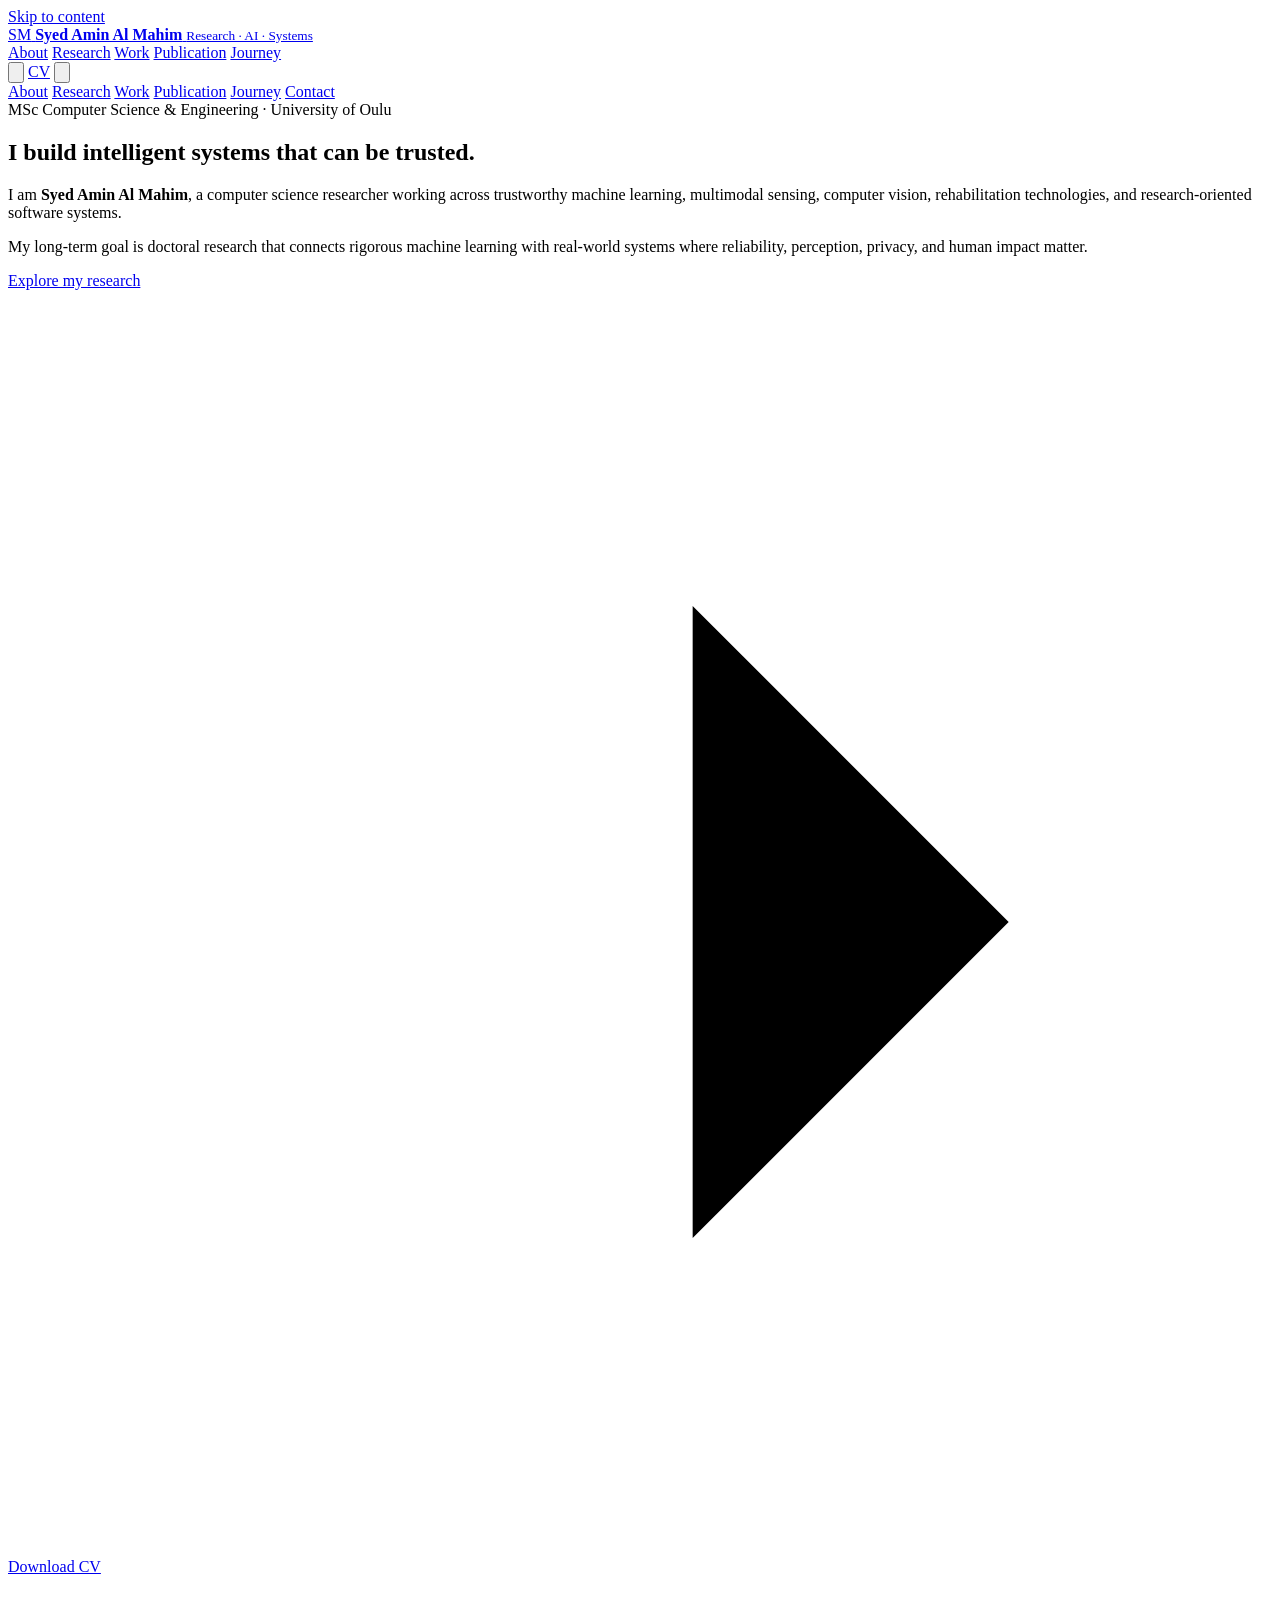
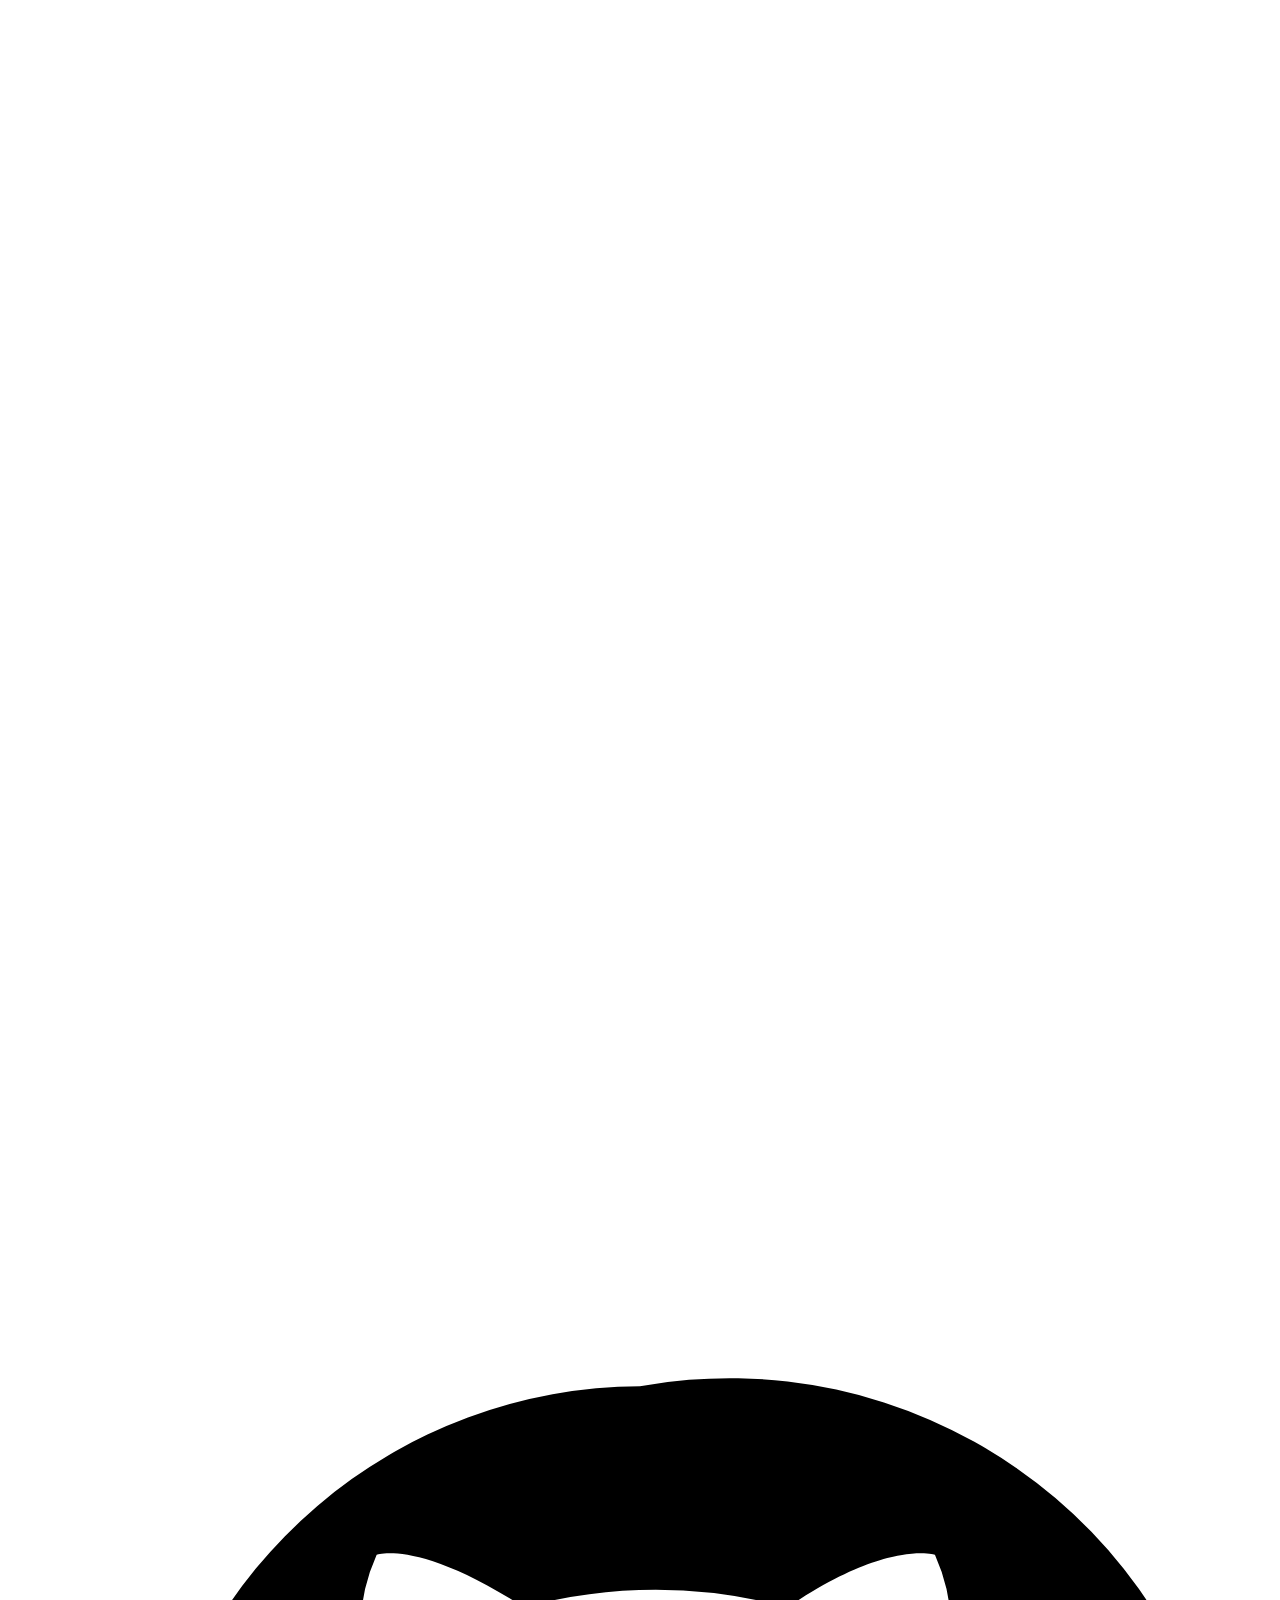
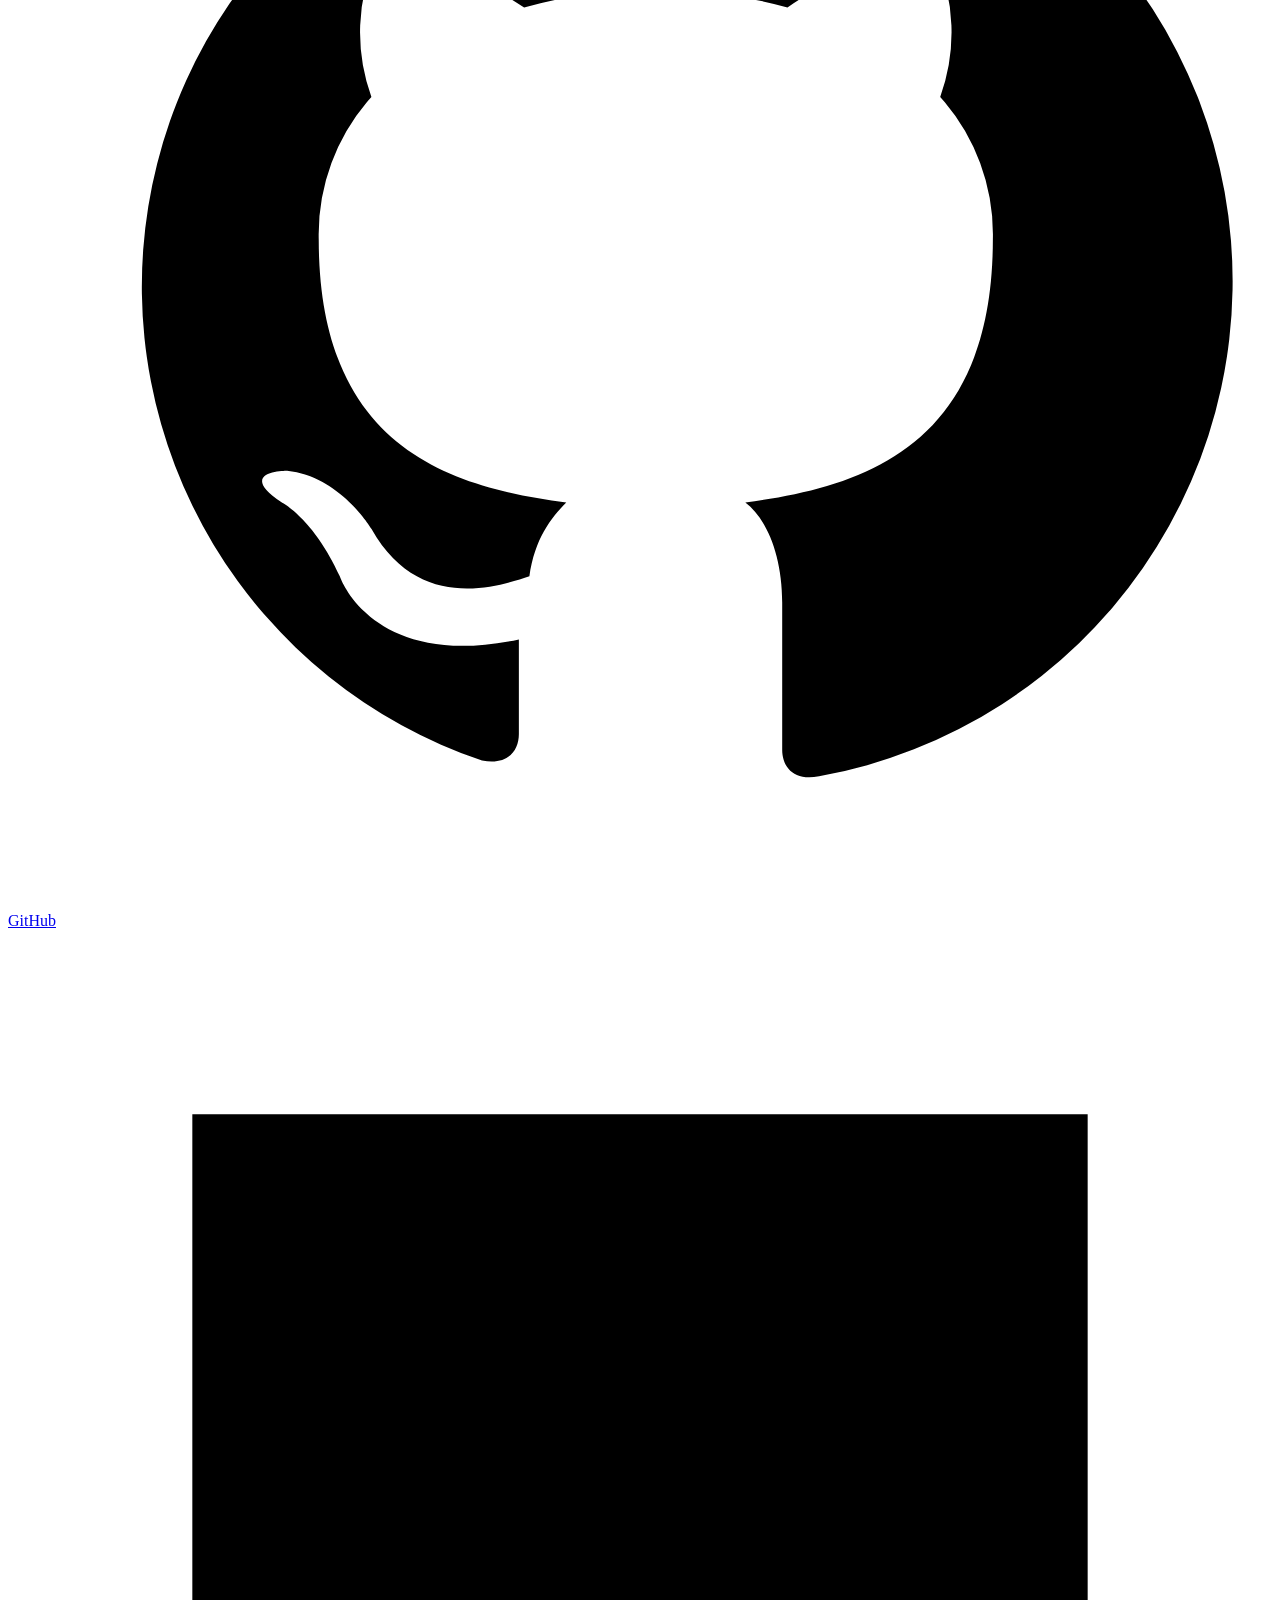
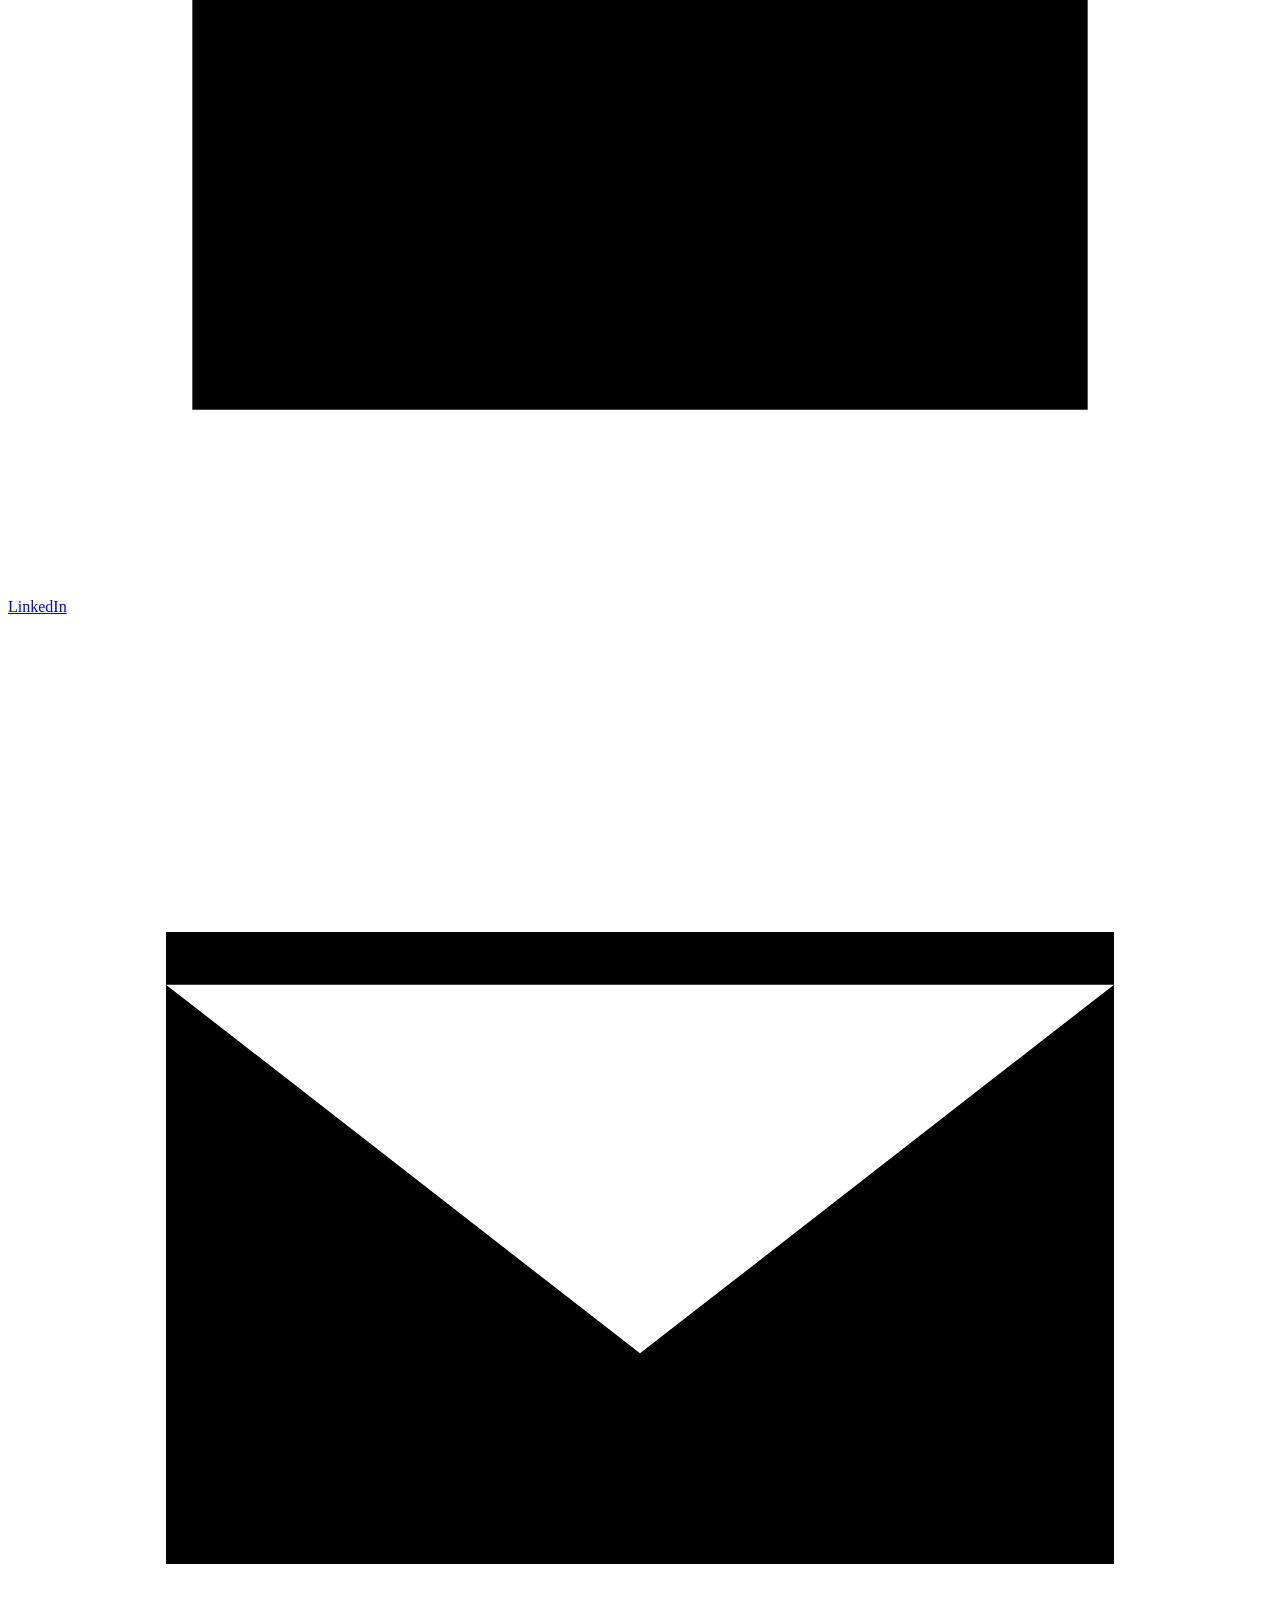
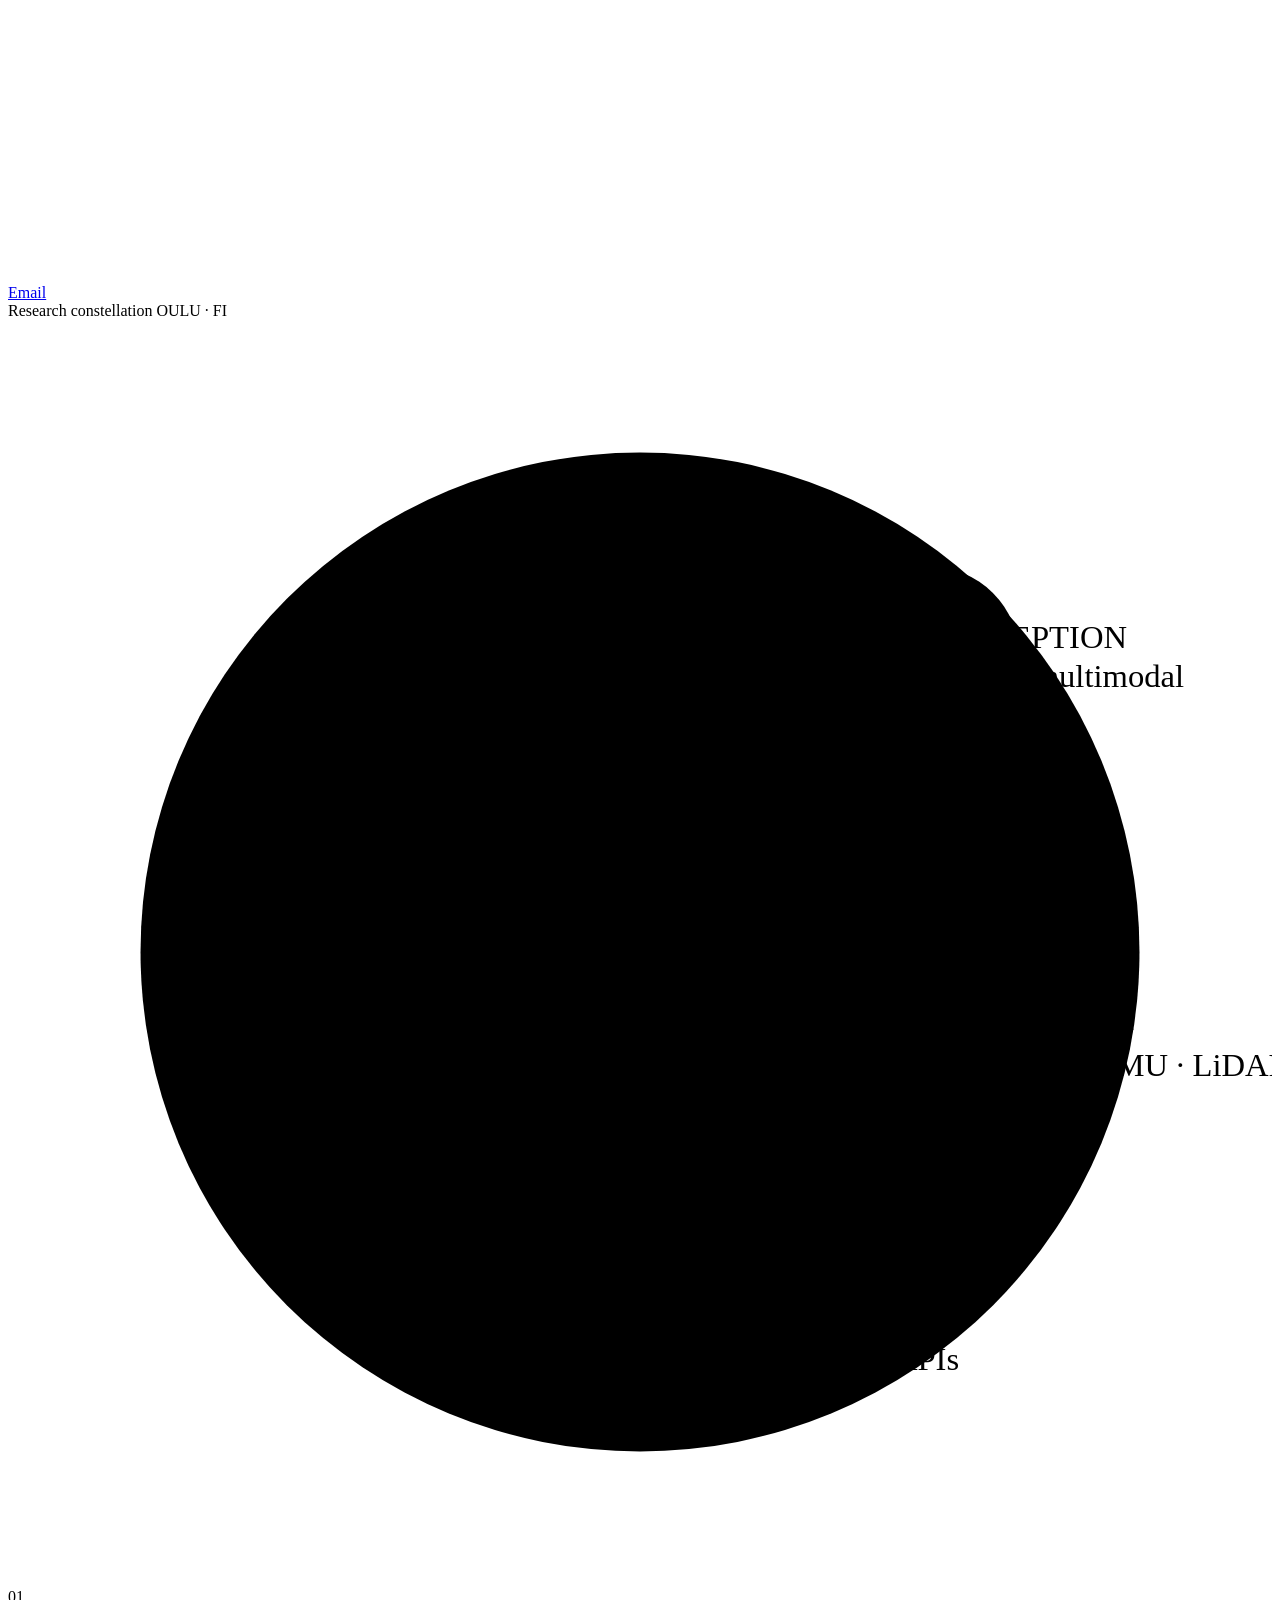
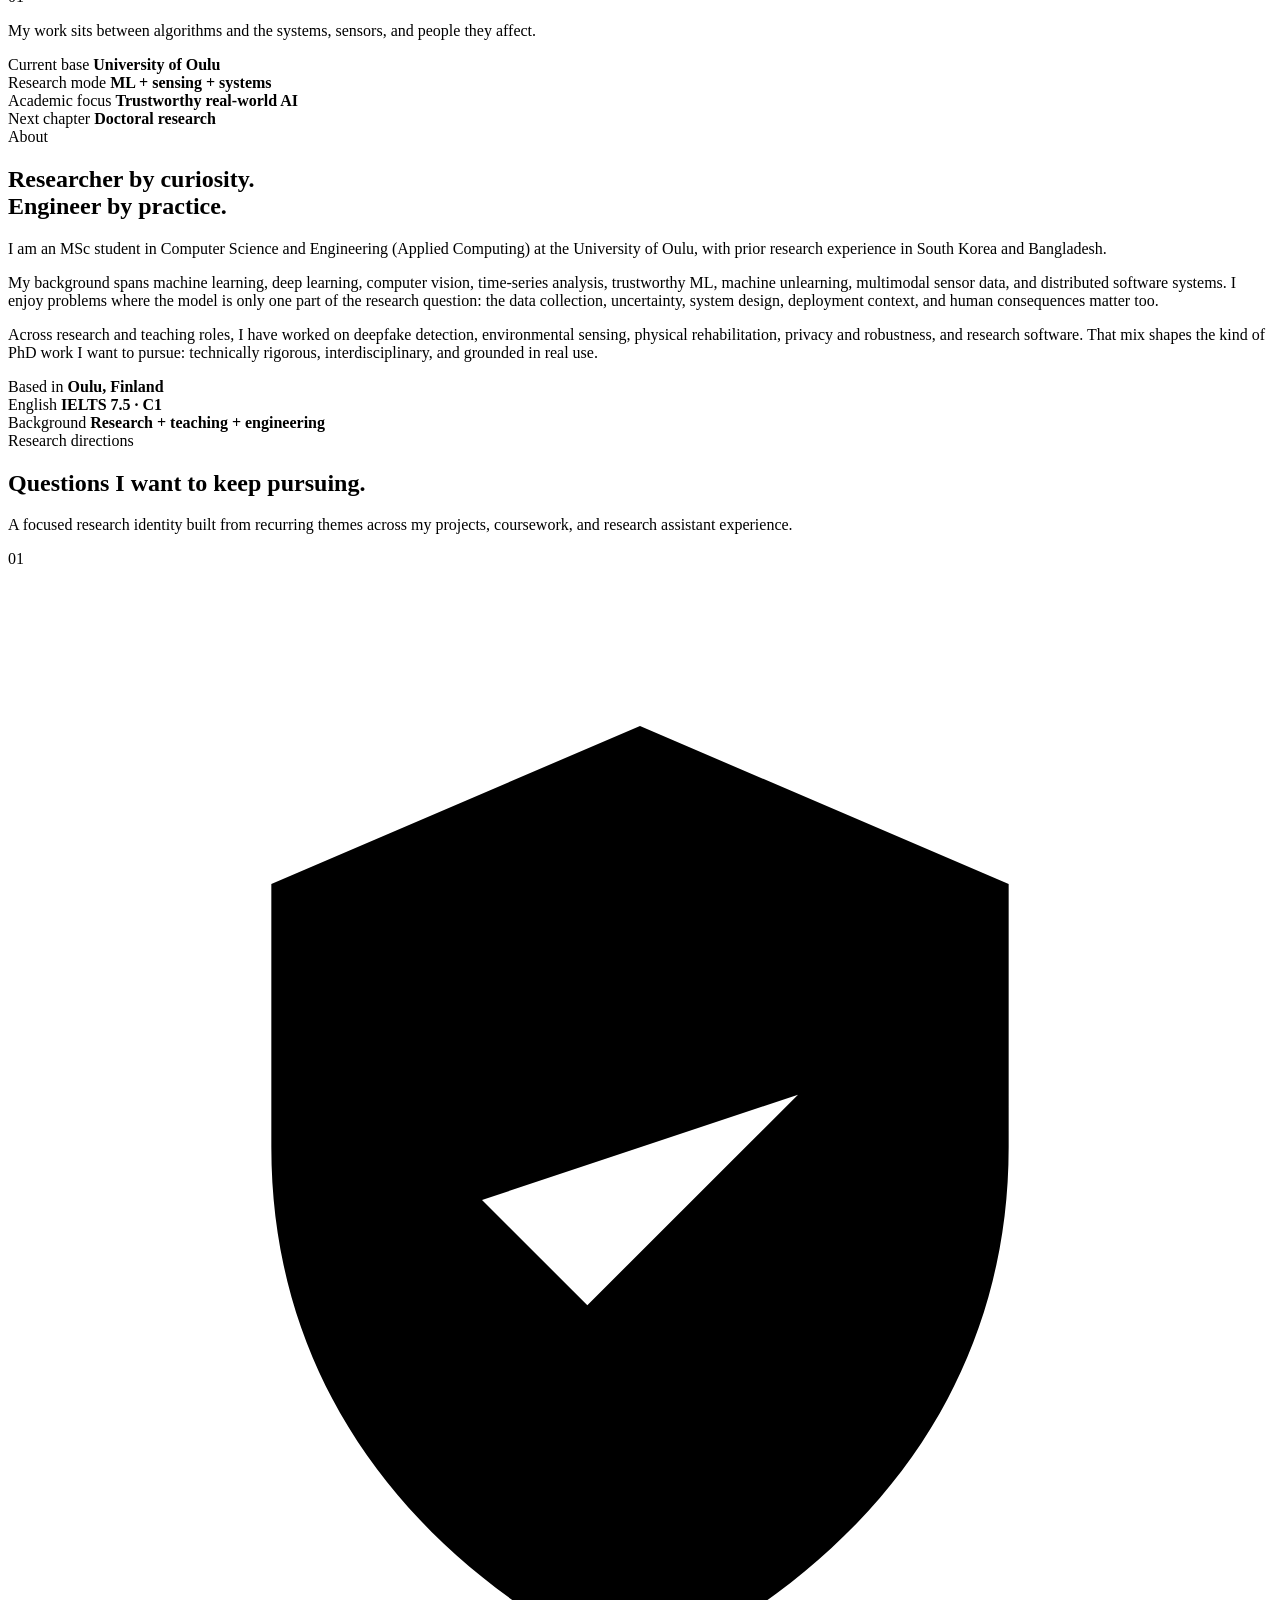
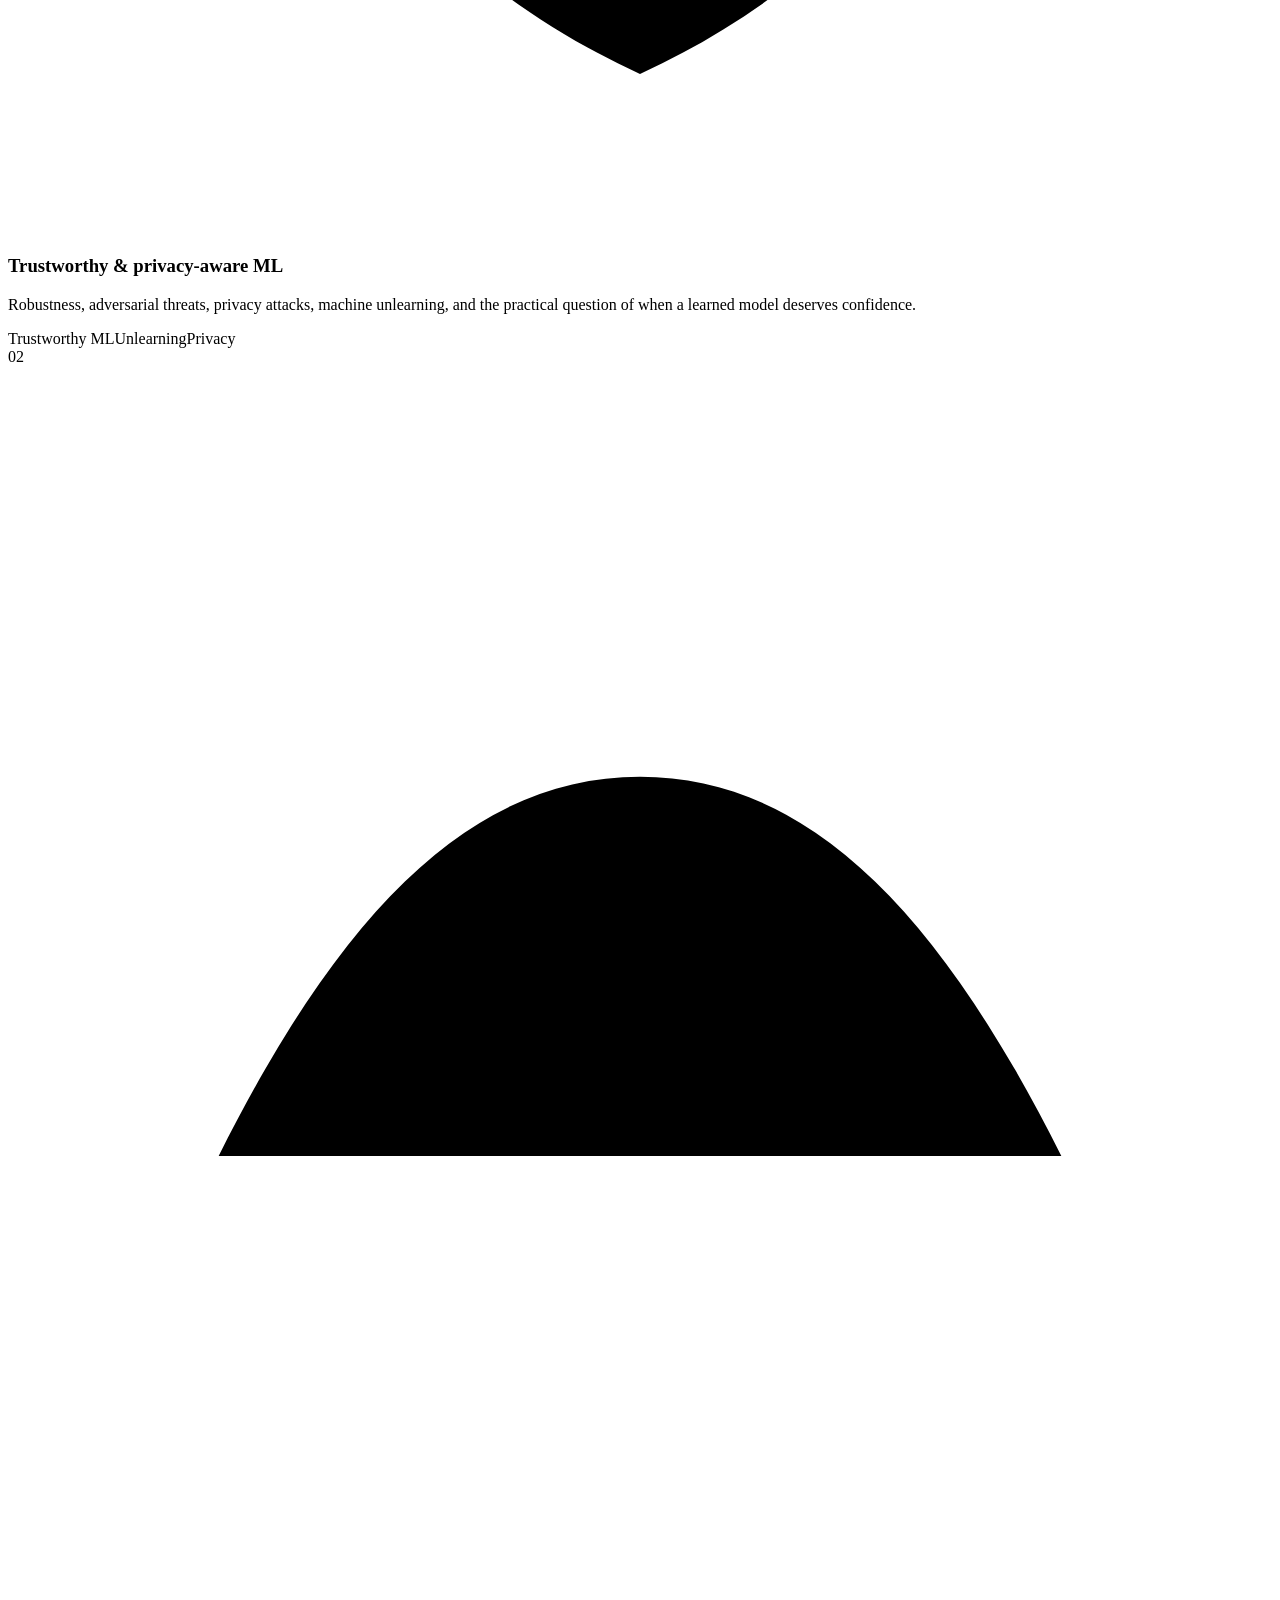
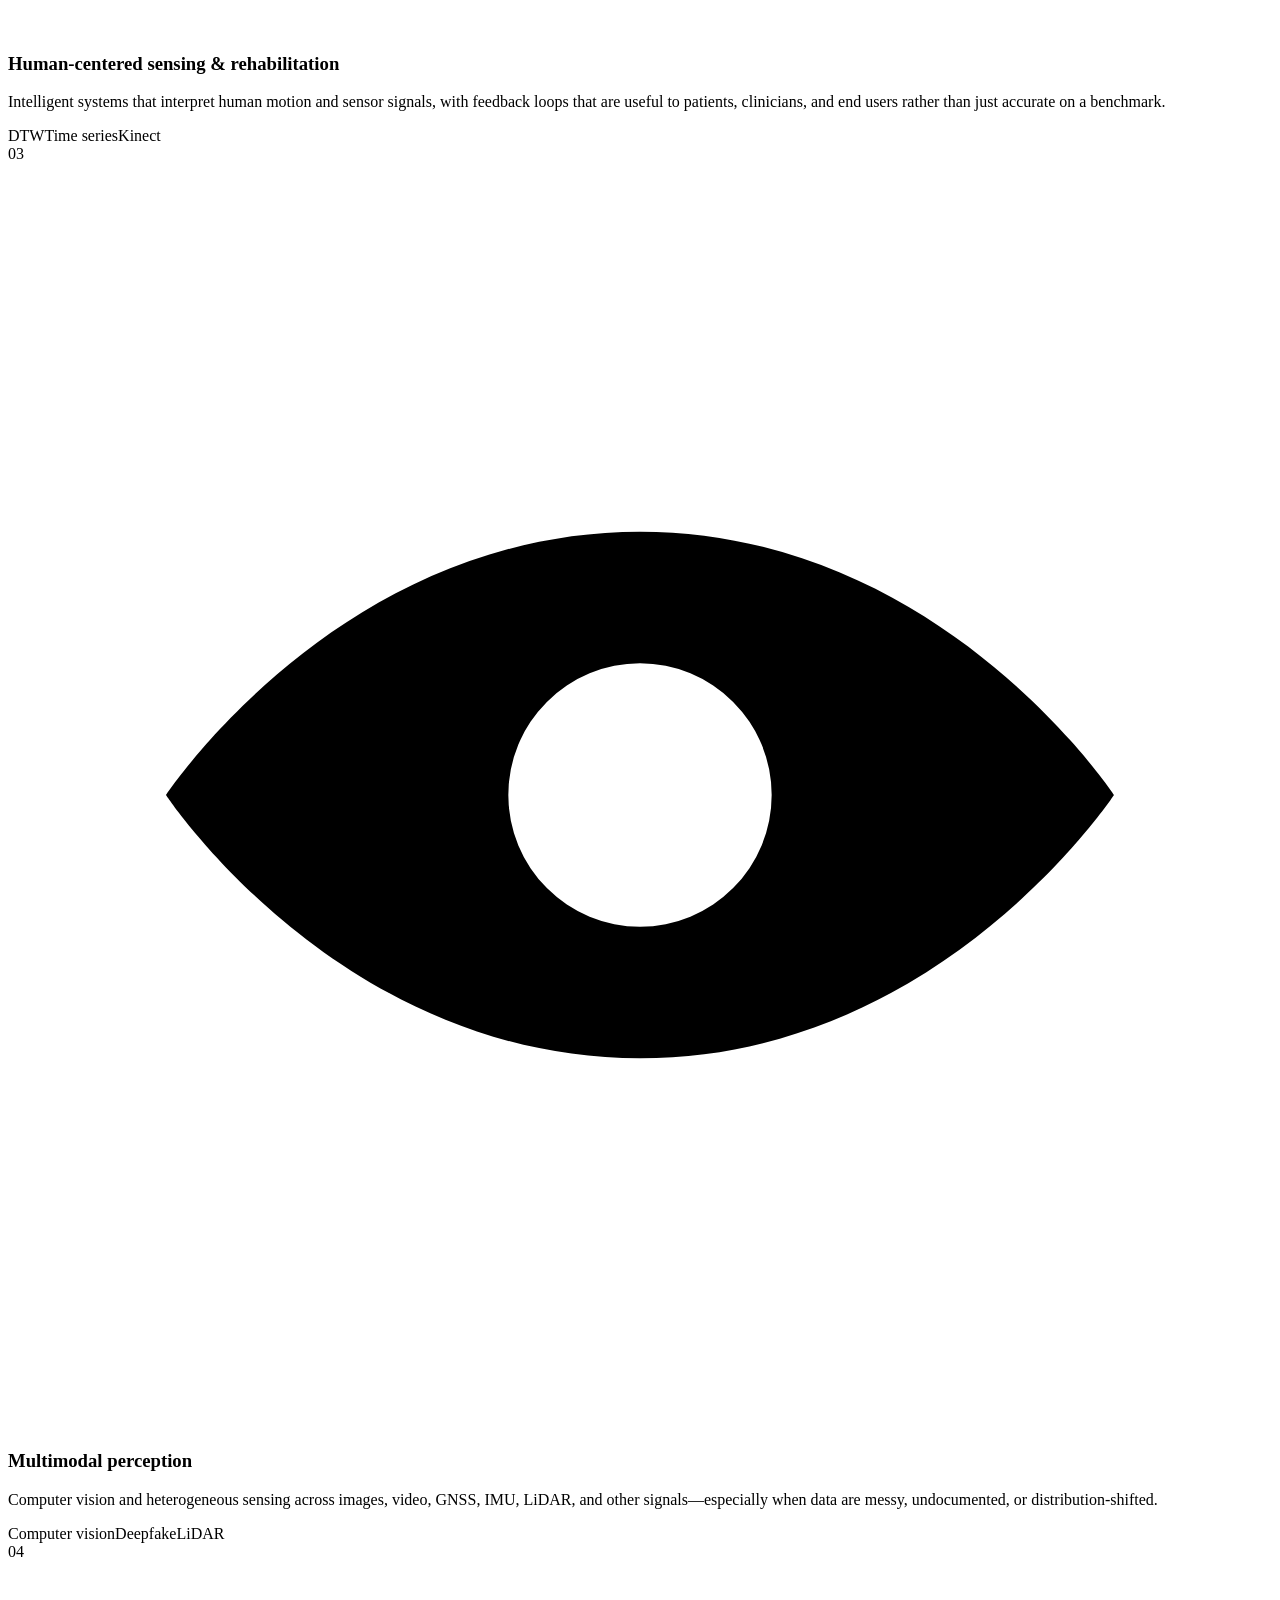
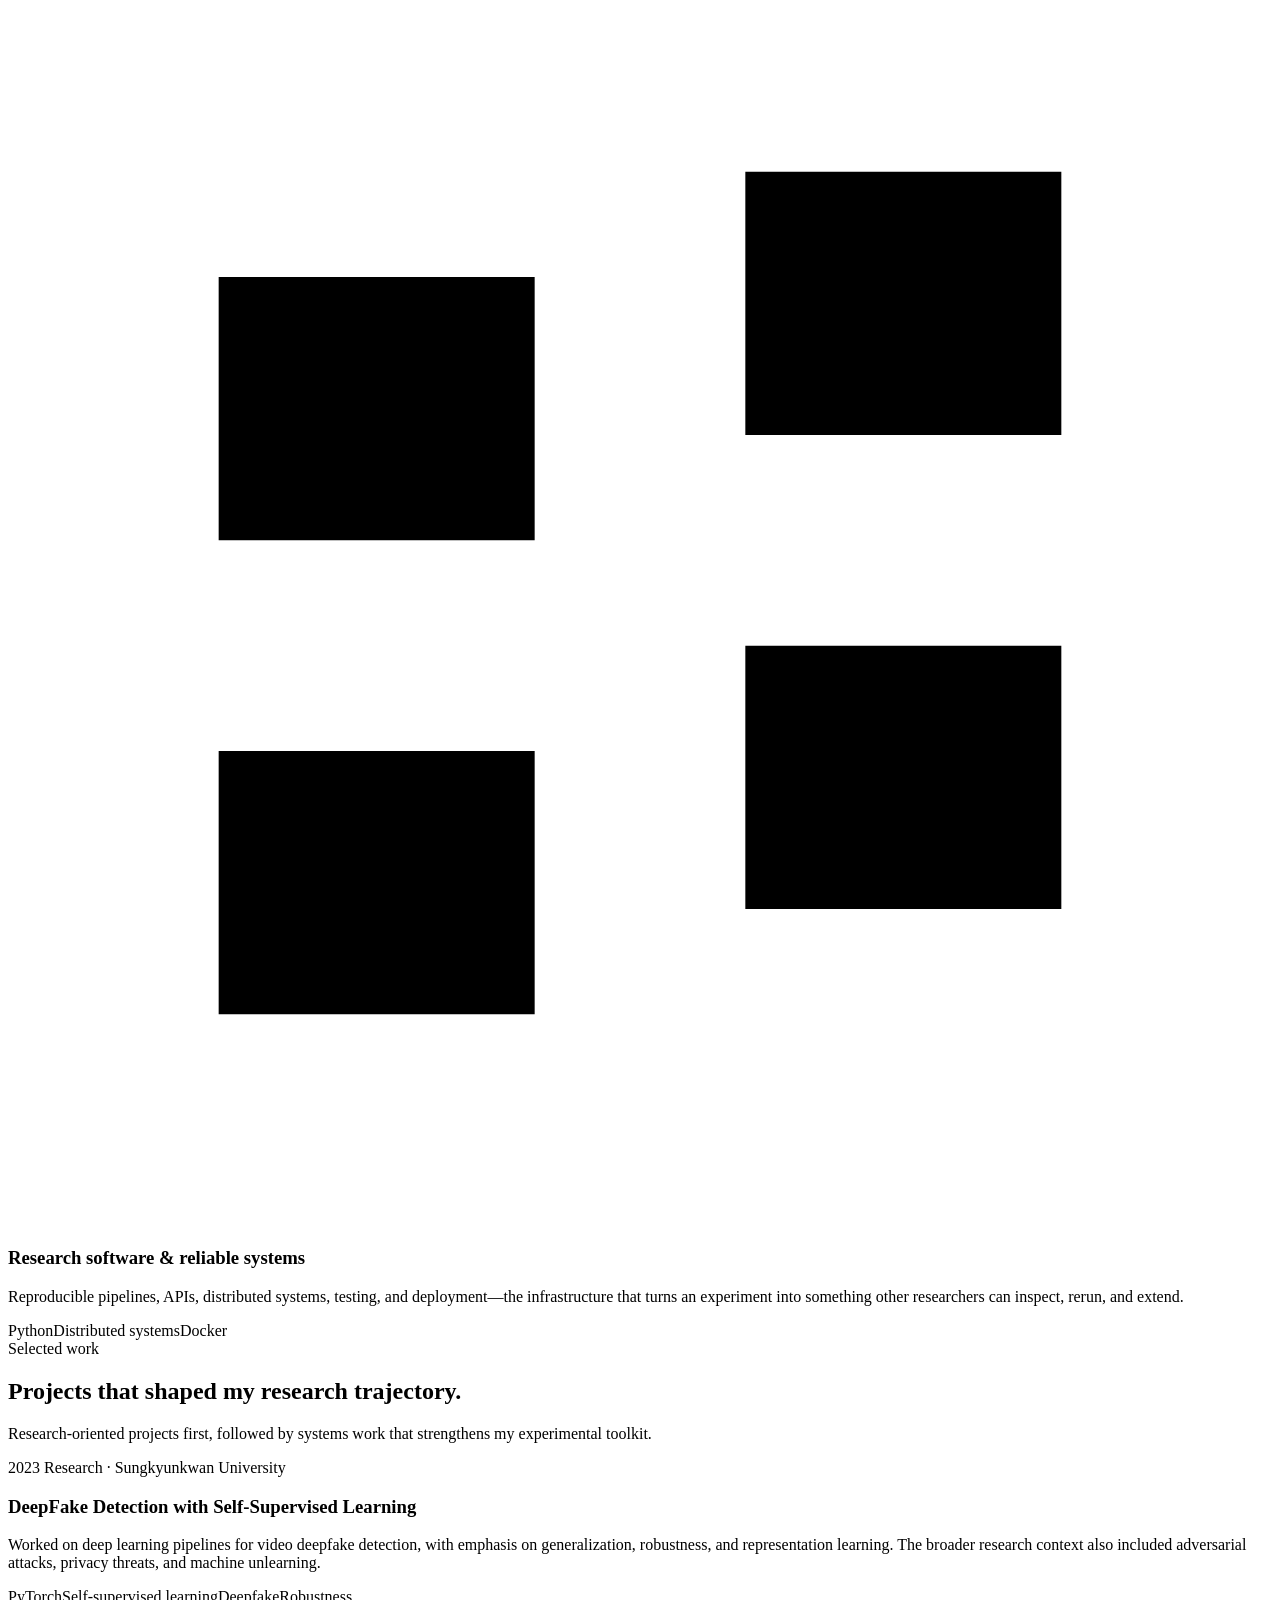
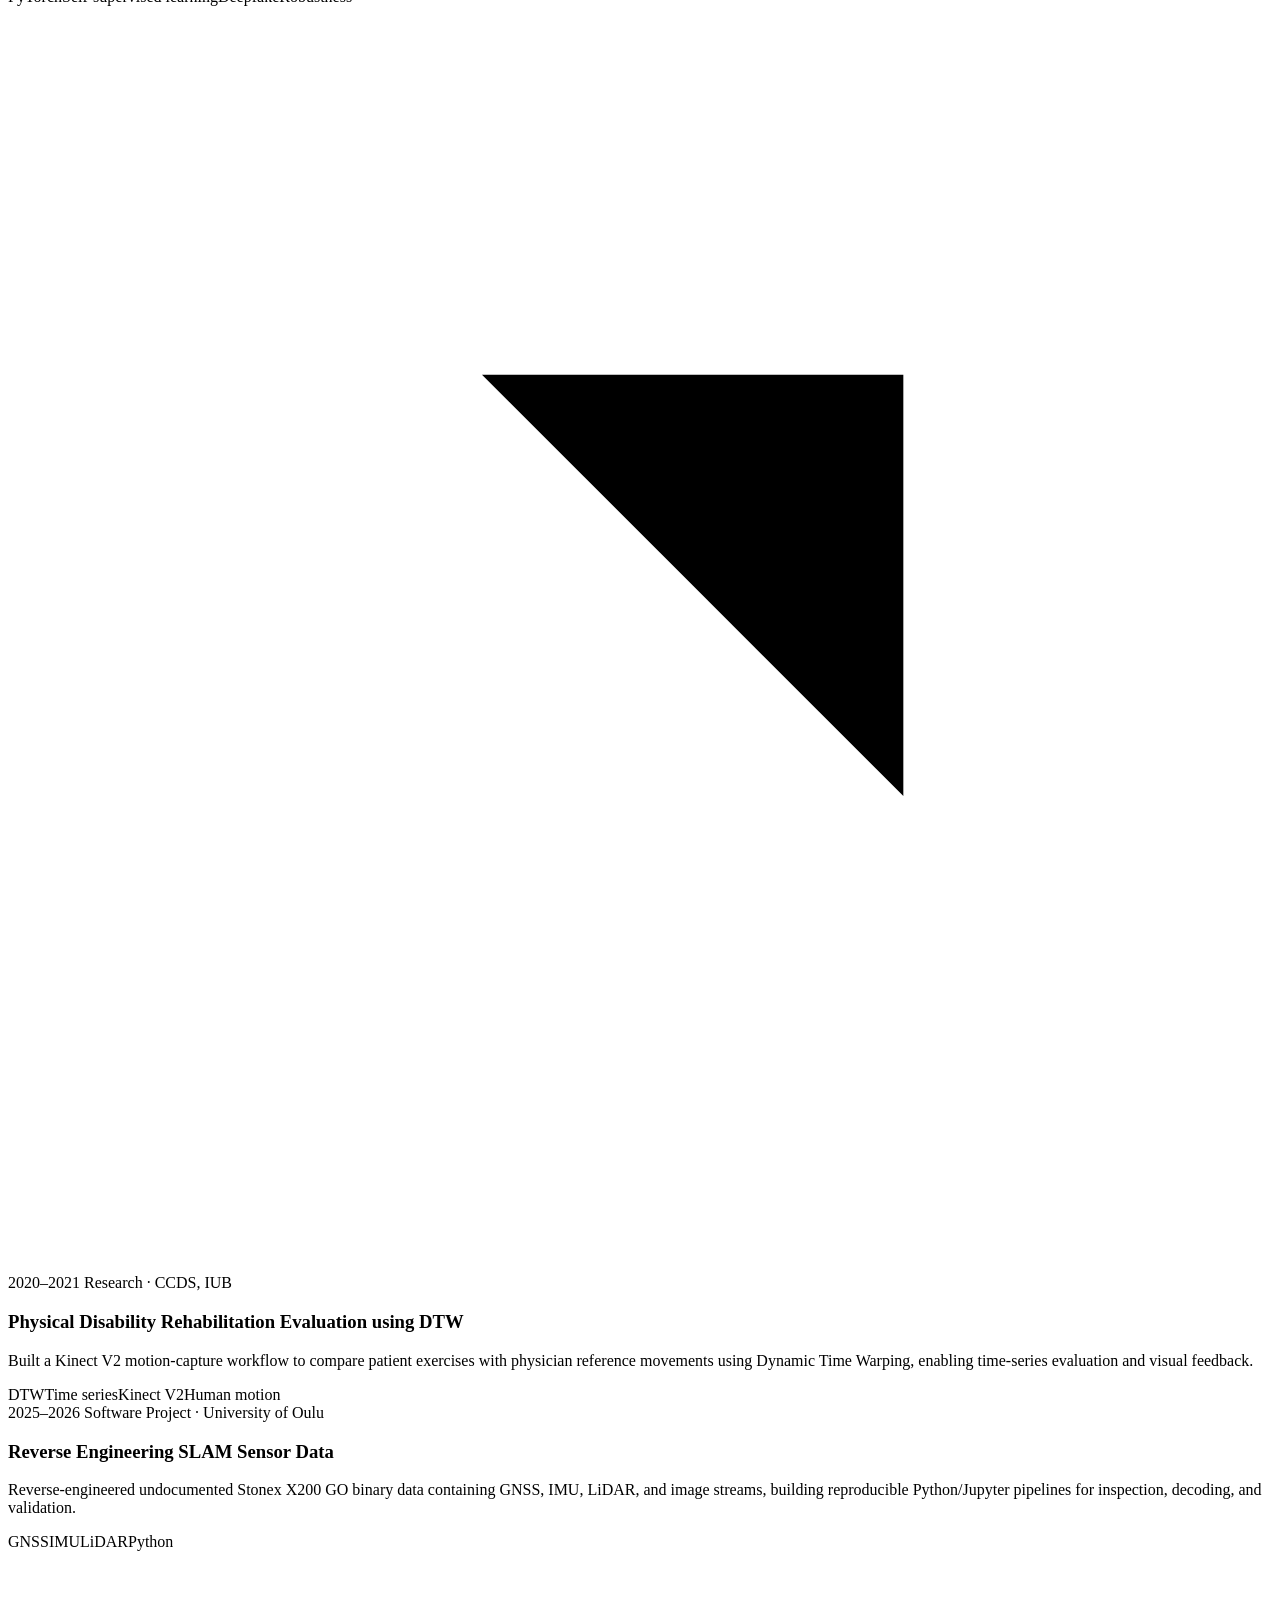
==== index.html @ e4381465 "Add files via upload" ====
<!doctype html>
<html lang="en" data-theme="light">
<head>
  <meta charset="utf-8" />
  <meta name="viewport" content="width=device-width, initial-scale=1" />
  <meta name="theme-color" content="#07152b" />
  <meta name="description" content="Syed Amin Al Mahim — MSc Computer Science & Engineering student at the University of Oulu. Research interests: trustworthy machine learning, intelligent sensing, multimodal perception, rehabilitation technologies, and research software." />
  <meta name="author" content="Syed Amin Al Mahim" />
  <meta property="og:title" content="Syed Amin Al Mahim — Research & Academic Portfolio" />
  <meta property="og:description" content="Machine learning researcher and MSc student at the University of Oulu, working across trustworthy AI, sensing, perception, and research software." />
  <meta property="og:type" content="website" />
  <meta property="og:url" content="https://hasibmahim.github.io/" />
  <meta name="twitter:card" content="summary" />
  <title>Syed Amin Al Mahim — Research & Academic Portfolio</title>
  <link rel="icon" href="assets/favicon.svg" type="image/svg+xml" />
  <link rel="stylesheet" href="assets/styles.css" />
  <script type="application/ld+json">
  {
    "@context": "https://schema.org",
    "@type": "Person",
    "name": "Syed Amin Al Mahim",
    "url": "https://hasibmahim.github.io/",
    "sameAs": [
      "https://www.linkedin.com/in/syed-amin-al-mahim/",
      "https://github.com/hasibmahim"
    ],
    "email": "mailto:Syed.Mahim@student.oulu.fi",
    "jobTitle": "MSc Computer Science & Engineering Student",
    "affiliation": {
      "@type": "CollegeOrUniversity",
      "name": "University of Oulu"
    },
    "homeLocation": {
      "@type": "Place",
      "name": "Oulu, Finland"
    },
    "knowsAbout": [
      "Machine Learning",
      "Trustworthy Machine Learning",
      "Machine Unlearning",
      "Computer Vision",
      "Time-Series Analysis",
      "Multimodal Sensor Data",
      "Distributed Systems",
      "Research Software Engineering"
    ]
  }
  </script>
</head>
<body>
  <a class="skip-link" href="#main">Skip to content</a>

  <header class="site-header" id="top">
    <div class="container nav-wrap">
      <a class="brand" href="#top" aria-label="Syed Amin Al Mahim home">
        <span class="brand-mark" aria-hidden="true">SM</span>
        <span class="brand-copy">
          <strong>Syed Amin Al Mahim</strong>
          <small>Research · AI · Systems</small>
        </span>
      </a>

      <nav class="desktop-nav" aria-label="Primary navigation">
        <a href="#about">About</a>
        <a href="#research">Research</a>
        <a href="#work">Work</a>
        <a href="#publication">Publication</a>
        <a href="#journey">Journey</a>
      </nav>

      <div class="nav-actions">
        <button class="icon-button" id="themeToggle" aria-label="Toggle dark mode" title="Toggle theme">
          <svg viewBox="0 0 24 24" aria-hidden="true"><path d="M12 3a7.5 7.5 0 1 0 8.4 8.4A6 6 0 0 1 12 3Z"/></svg>
        </button>
        <a class="button button-small button-ghost" href="assets/Syed_Amin_Al_Mahim_CV.pdf" target="_blank" rel="noopener">CV</a>
        <button class="icon-button mobile-menu-button" id="menuToggle" aria-label="Open menu" aria-expanded="false">
          <svg viewBox="0 0 24 24" aria-hidden="true"><path d="M4 7h16M4 12h16M4 17h16"/></svg>
        </button>
      </div>
    </div>
    <nav class="mobile-nav" id="mobileNav" aria-label="Mobile navigation">
      <a href="#about">About</a>
      <a href="#research">Research</a>
      <a href="#work">Work</a>
      <a href="#publication">Publication</a>
      <a href="#journey">Journey</a>
      <a href="#contact">Contact</a>
    </nav>
  </header>

  <main id="main">
    <section class="hero section-shell">
      <div class="hero-noise" aria-hidden="true"></div>
      <div class="container hero-grid">
        <div class="hero-copy reveal">
          <div class="eyebrow">
            <span class="status-dot" aria-hidden="true"></span>
            MSc Computer Science & Engineering · University of Oulu
          </div>

          <h1>
            I build intelligent systems
            <span class="gradient-text">that can be trusted.</span>
          </h1>

          <p class="hero-lead">
            I am <strong>Syed Amin Al Mahim</strong>, a computer science researcher working across
            trustworthy machine learning, multimodal sensing, computer vision, rehabilitation
            technologies, and research-oriented software systems.
          </p>

          <p class="hero-note">
            My long-term goal is doctoral research that connects rigorous machine learning
            with real-world systems where reliability, perception, privacy, and human impact matter.
          </p>

          <div class="hero-actions">
            <a class="button button-primary" href="#research">
              Explore my research
              <svg viewBox="0 0 24 24" aria-hidden="true"><path d="M5 12h14M13 6l6 6-6 6"/></svg>
            </a>
            <a class="button button-secondary" href="assets/Syed_Amin_Al_Mahim_CV.pdf" target="_blank" rel="noopener">
              Download CV
              <svg viewBox="0 0 24 24" aria-hidden="true"><path d="M12 3v12m0 0 4-4m-4 4-4-4M5 19h14"/></svg>
            </a>
          </div>

          <div class="hero-links" aria-label="Profiles">
            <a href="https://github.com/hasibmahim" target="_blank" rel="noopener">
              <svg viewBox="0 0 24 24" aria-hidden="true"><path d="M12 2.7a9.5 9.5 0 0 0-3 18.5c.5.1.7-.2.7-.5v-1.8c-2.8.6-3.4-1.2-3.4-1.2-.5-1.1-1.1-1.4-1.1-1.4-.9-.6.1-.6.1-.6 1 .1 1.6 1.1 1.6 1.1.9 1.6 2.4 1.1 3 .9.1-.7.4-1.1.7-1.4-2.3-.3-4.7-1.1-4.7-5a3.9 3.9 0 0 1 1-2.7 3.6 3.6 0 0 1 .1-2.7s.8-.3 2.8 1a9.5 9.5 0 0 1 5 0c1.9-1.3 2.8-1 2.8-1a3.6 3.6 0 0 1 .1 2.7 3.9 3.9 0 0 1 1 2.7c0 3.9-2.4 4.7-4.7 5 .4.3.7 1 .7 1.9v2.8c0 .3.2.6.7.5A9.5 9.5 0 0 0 12 2.7Z"/></svg>
              GitHub
            </a>
            <a href="https://www.linkedin.com/in/syed-amin-al-mahim/" target="_blank" rel="noopener">
              <svg viewBox="0 0 24 24" aria-hidden="true"><path d="M6.5 8.5V18M6.5 5.5v.1M10.5 18v-5.3c0-2.7 4.5-3.1 4.5.2V18M10.5 9v9M3.5 3.5h17v17h-17z"/></svg>
              LinkedIn
            </a>
            <a href="mailto:Syed.Mahim@student.oulu.fi">
              <svg viewBox="0 0 24 24" aria-hidden="true"><path d="M3 6h18v12H3zM3 7l9 7 9-7"/></svg>
              Email
            </a>
          </div>
        </div>

        <div class="research-orbit reveal" aria-label="Interactive map of research interests">
          <div class="orbit-topline">
            <span>Research constellation</span>
            <span class="mono">OULU · FI</span>
          </div>
          <svg id="constellation" viewBox="0 0 620 620" role="img" aria-label="Research topics connected as a constellation">
            <defs>
              <radialGradient id="coreGlow" cx="50%" cy="50%" r="55%">
                <stop offset="0%" stop-color="var(--svg-glow)" stop-opacity=".6"/>
                <stop offset="100%" stop-color="var(--svg-glow)" stop-opacity="0"/>
              </radialGradient>
            </defs>
            <circle cx="310" cy="310" r="245" class="orbit-ring orbit-ring-one"/>
            <circle cx="310" cy="310" r="170" class="orbit-ring orbit-ring-two"/>
            <circle cx="310" cy="310" r="92" fill="url(#coreGlow)"/>

            <g class="edges">
              <line x1="310" y1="310" x2="185" y2="170"/>
              <line x1="310" y1="310" x2="452" y2="165"/>
              <line x1="310" y1="310" x2="485" y2="356"/>
              <line x1="310" y1="310" x2="355" y2="500"/>
              <line x1="310" y1="310" x2="145" y2="420"/>
              <line x1="185" y1="170" x2="452" y2="165"/>
              <line x1="452" y1="165" x2="485" y2="356"/>
              <line x1="485" y1="356" x2="355" y2="500"/>
              <line x1="355" y1="500" x2="145" y2="420"/>
              <line x1="145" y1="420" x2="185" y2="170"/>
            </g>

            <g class="topic-node node-core" transform="translate(310 310)">
              <circle r="59"/>
              <text y="-4">RESEARCH</text>
              <text y="17" class="node-small">machine intelligence</text>
            </g>

            <g class="topic-node" transform="translate(185 170)">
              <circle r="44"/>
              <text y="-4">TRUST</text>
              <text y="15" class="node-small">robustness · privacy</text>
            </g>
            <g class="topic-node" transform="translate(452 165)">
              <circle r="44"/>
              <text y="-4">PERCEPTION</text>
              <text y="15" class="node-small">vision · multimodal</text>
            </g>
            <g class="topic-node" transform="translate(485 356)">
              <circle r="44"/>
              <text y="-4">SENSING</text>
              <text y="15" class="node-small">GNSS · IMU · LiDAR</text>
            </g>
            <g class="topic-node" transform="translate(355 500)">
              <circle r="44"/>
              <text y="-4">SYSTEMS</text>
              <text y="15" class="node-small">distributed · APIs</text>
            </g>
            <g class="topic-node" transform="translate(145 420)">
              <circle r="44"/>
              <text y="-4">HUMAN</text>
              <text y="15" class="node-small">rehab · feedback</text>
            </g>
          </svg>
          <div class="orbit-caption">
            <span>01</span>
            <p>My work sits between algorithms and the systems, sensors, and people they affect.</p>
          </div>
        </div>
      </div>

      <div class="container signal-strip reveal" aria-label="Research profile">
        <div>
          <span class="signal-label">Current base</span>
          <strong>University of Oulu</strong>
        </div>
        <div>
          <span class="signal-label">Research mode</span>
          <strong>ML + sensing + systems</strong>
        </div>
        <div>
          <span class="signal-label">Academic focus</span>
          <strong>Trustworthy real-world AI</strong>
        </div>
        <div>
          <span class="signal-label">Next chapter</span>
          <strong>Doctoral research</strong>
        </div>
      </div>
    </section>

    <section class="section" id="about">
      <div class="container two-col">
        <div class="section-heading reveal">
          <span class="kicker">About</span>
          <h2>Researcher by curiosity.<br/>Engineer by practice.</h2>
        </div>
        <div class="prose reveal">
          <p class="lead">
            I am an MSc student in Computer Science and Engineering (Applied Computing)
            at the University of Oulu, with prior research experience in South Korea and Bangladesh.
          </p>
          <p>
            My background spans machine learning, deep learning, computer vision, time-series analysis,
            trustworthy ML, machine unlearning, multimodal sensor data, and distributed software systems.
            I enjoy problems where the model is only one part of the research question: the data collection,
            uncertainty, system design, deployment context, and human consequences matter too.
          </p>
          <p>
            Across research and teaching roles, I have worked on deepfake detection, environmental sensing,
            physical rehabilitation, privacy and robustness, and research software. That mix shapes the kind
            of PhD work I want to pursue: technically rigorous, interdisciplinary, and grounded in real use.
          </p>

          <div class="mini-facts">
            <div>
              <span>Based in</span>
              <strong>Oulu, Finland</strong>
            </div>
            <div>
              <span>English</span>
              <strong>IELTS 7.5 · C1</strong>
            </div>
            <div>
              <span>Background</span>
              <strong>Research + teaching + engineering</strong>
            </div>
          </div>
        </div>
      </div>
    </section>

    <section class="section section-tinted" id="research">
      <div class="container">
        <div class="section-title-row reveal">
          <div>
            <span class="kicker">Research directions</span>
            <h2>Questions I want to keep pursuing.</h2>
          </div>
          <p>
            A focused research identity built from recurring themes across my projects,
            coursework, and research assistant experience.
          </p>
        </div>

        <div class="research-grid">
          <article class="research-card reveal">
            <div class="card-index">01</div>
            <div class="research-icon" aria-hidden="true">
              <svg viewBox="0 0 24 24"><path d="M12 3l7 3v5c0 4.7-2.9 8.1-7 10-4.1-1.9-7-5.3-7-10V6l7-3zM9 12l2 2 4-4"/></svg>
            </div>
            <h3>Trustworthy & privacy-aware ML</h3>
            <p>
              Robustness, adversarial threats, privacy attacks, machine unlearning, and the practical
              question of when a learned model deserves confidence.
            </p>
            <div class="tag-row"><span>Trustworthy ML</span><span>Unlearning</span><span>Privacy</span></div>
          </article>

          <article class="research-card reveal">
            <div class="card-index">02</div>
            <div class="research-icon" aria-hidden="true">
              <svg viewBox="0 0 24 24"><path d="M4 15c2.4-4.8 4.9-7.2 8-7.2S17.6 10.2 20 15M7 18h10M12 4v4"/></svg>
            </div>
            <h3>Human-centered sensing & rehabilitation</h3>
            <p>
              Intelligent systems that interpret human motion and sensor signals, with feedback loops
              that are useful to patients, clinicians, and end users rather than just accurate on a benchmark.
            </p>
            <div class="tag-row"><span>DTW</span><span>Time series</span><span>Kinect</span></div>
          </article>

          <article class="research-card reveal">
            <div class="card-index">03</div>
            <div class="research-icon" aria-hidden="true">
              <svg viewBox="0 0 24 24"><path d="M3 12s3.3-5 9-5 9 5 9 5-3.3 5-9 5-9-5-9-5zM12 9.5a2.5 2.5 0 1 0 0 5 2.5 2.5 0 0 0 0-5z"/></svg>
            </div>
            <h3>Multimodal perception</h3>
            <p>
              Computer vision and heterogeneous sensing across images, video, GNSS, IMU, LiDAR,
              and other signals—especially when data are messy, undocumented, or distribution-shifted.
            </p>
            <div class="tag-row"><span>Computer vision</span><span>Deepfake</span><span>LiDAR</span></div>
          </article>

          <article class="research-card reveal">
            <div class="card-index">04</div>
            <div class="research-icon" aria-hidden="true">
              <svg viewBox="0 0 24 24"><path d="M4 6h6v5H4zM14 13h6v5h-6zM14 4h6v5h-6zM4 15h6v5H4zM10 8h4M12 8v8M10 17h4"/></svg>
            </div>
            <h3>Research software & reliable systems</h3>
            <p>
              Reproducible pipelines, APIs, distributed systems, testing, and deployment—the infrastructure
              that turns an experiment into something other researchers can inspect, rerun, and extend.
            </p>
            <div class="tag-row"><span>Python</span><span>Distributed systems</span><span>Docker</span></div>
          </article>
        </div>
      </div>
    </section>

    <section class="section" id="work">
      <div class="container">
        <div class="section-title-row reveal">
          <div>
            <span class="kicker">Selected work</span>
            <h2>Projects that shaped my research trajectory.</h2>
          </div>
          <p>Research-oriented projects first, followed by systems work that strengthens my experimental toolkit.</p>
        </div>

        <div class="project-stack">
          <article class="project-card project-featured reveal">
            <div class="project-meta">
              <span class="project-year">2023</span>
              <span class="project-kind">Research · Sungkyunkwan University</span>
            </div>
            <div class="project-body">
              <div>
                <h3>DeepFake Detection with Self-Supervised Learning</h3>
                <p>
                  Worked on deep learning pipelines for video deepfake detection, with emphasis on
                  generalization, robustness, and representation learning. The broader research context
                  also included adversarial attacks, privacy threats, and machine unlearning.
                </p>
                <div class="tag-row"><span>PyTorch</span><span>Self-supervised learning</span><span>Deepfake</span><span>Robustness</span></div>
              </div>
              <a class="project-link" href="https://github.com/hasibmahim/ssl-df" target="_blank" rel="noopener" aria-label="Open deepfake project on GitHub">
                <svg viewBox="0 0 24 24" aria-hidden="true"><path d="M7 17L17 7M9 7h8v8"/></svg>
              </a>
            </div>
          </article>

          <article class="project-card reveal">
            <div class="project-meta">
              <span class="project-year">2020–2021</span>
              <span class="project-kind">Research · CCDS, IUB</span>
            </div>
            <div class="project-body">
              <div>
                <h3>Physical Disability Rehabilitation Evaluation using DTW</h3>
                <p>
                  Built a Kinect V2 motion-capture workflow to compare patient exercises with physician
                  reference movements using Dynamic Time Warping, enabling time-series evaluation and
                  visual feedback.
                </p>
                <div class="tag-row"><span>DTW</span><span>Time series</span><span>Kinect V2</span><span>Human motion</span></div>
              </div>
            </div>
          </article>

          <article class="project-card reveal">
            <div class="project-meta">
              <span class="project-year">2025–2026</span>
              <span class="project-kind">Software Project · University of Oulu</span>
            </div>
            <div class="project-body">
              <div>
                <h3>Reverse Engineering SLAM Sensor Data</h3>
                <p>
                  Reverse-engineered undocumented Stonex X200 GO binary data containing GNSS, IMU,
                  LiDAR, and image streams, building reproducible Python/Jupyter pipelines for inspection,
                  decoding, and validation.
                </p>
                <div class="tag-row"><span>GNSS</span><span>IMU</span><span>LiDAR</span><span>Python</span></div>
              </div>
              <a class="project-link" href="https://github.com/huzaiifaaaaa/x200-go" target="_blank" rel="noopener" aria-label="Open SLAM project on GitHub">
                <svg viewBox="0 0 24 24" aria-hidden="true"><path d="M7 17L17 7M9 7h8v8"/></svg>
              </a>
            </div>
          </article>

          <article class="project-card reveal">
            <div class="project-meta">
              <span class="project-year">2026</span>
              <span class="project-kind">Distributed Systems · University of Oulu</span>
            </div>
            <div class="project-body">
              <div>
                <h3>Distributed Electronic Health Records System</h3>
                <p>
                  Team-built three-node EHR system using Flask, PostgreSQL, Docker Compose, a custom Raft-style
                  consensus workflow, replication, encryption, and automated API validation.
                </p>
                <div class="tag-row"><span>Distributed systems</span><span>Flask</span><span>PostgreSQL</span><span>Docker</span></div>
              </div>
              <a class="project-link" href="https://github.com/huzaiifaaaaa/distributed-ehr" target="_blank" rel="noopener" aria-label="Open distributed EHR project on GitHub">
                <svg viewBox="0 0 24 24" aria-hidden="true"><path d="M7 17L17 7M9 7h8v8"/></svg>
              </a>
            </div>
          </article>

          <article class="project-card reveal">
            <div class="project-meta">
              <span class="project-year">2026</span>
              <span class="project-kind">Programmable Web · University of Oulu</span>
            </div>
            <div class="project-body">
              <div>
                <h3>Personal Word Repository — RESTful API</h3>
                <p>
                  Contributed to a documented REST API using Flask, SQLAlchemy, SQLite, OpenAPI, Pytest,
                  Docker, and Docker Compose, with a deployment-ready engineering workflow.
                </p>
                <div class="tag-row"><span>REST</span><span>Flask</span><span>OpenAPI</span><span>Pytest</span></div>
              </div>
              <a class="project-link" href="https://github.com/hasibmahim/personal-word-repository-deploy" target="_blank" rel="noopener" aria-label="Open personal word repository project on GitHub">
                <svg viewBox="0 0 24 24" aria-hidden="true"><path d="M7 17L17 7M9 7h8v8"/></svg>
              </a>
            </div>
          </article>
        </div>
      </div>
    </section>

    <section class="section publication-section" id="publication">
      <div class="container">
        <div class="publication-card reveal">
          <div class="publication-rail">
            <span>Peer-reviewed publication</span>
            <span>IEEE I2CT · 2024</span>
          </div>
          <div class="publication-main">
            <span class="kicker">Publication</span>
            <h2>Towards A Low-Cost Air Quality Monitoring System in Mega-Cities: Design and Deployment</h2>
            <p class="authors">S. A. Al Mahim, M. Fahad Monir, A. H. Chowdhury, M. Ashraful Amin</p>
            <p>
              Published at the 2024 IEEE 9th International Conference for Convergence in Technology (I2CT).
              The work reflects my broader interest in combining sensing, machine learning, and deployable
              systems for real environmental problems.
            </p>
            <div class="publication-actions">
              <a class="button button-primary" href="https://doi.org/10.1109/I2CT61223.2024.10544206" target="_blank" rel="noopener">
                Open DOI
                <svg viewBox="0 0 24 24" aria-hidden="true"><path d="M7 17L17 7M9 7h8v8"/></svg>
              </a>
              <button class="button button-secondary" id="copyBibtex">Copy BibTeX</button>
            </div>
          </div>
          <div class="publication-signal" aria-hidden="true">
            <svg viewBox="0 0 340 230">
              <path d="M15 175 C55 160, 58 68, 95 82 S130 195, 165 135 S198 47, 228 85 S265 175, 326 48"/>
              <path class="signal-faint" d="M15 188 C65 185, 75 115, 112 130 S155 175, 190 104 S240 75, 326 92"/>
              <circle cx="95" cy="82" r="5"/><circle cx="165" cy="135" r="5"/><circle cx="228" cy="85" r="5"/>
            </svg>
            <span>sensor signal → data → insight</span>
          </div>
        </div>
      </div>
    </section>

    <section class="section section-tinted" id="journey">
      <div class="container">
        <div class="section-title-row reveal">
          <div>
            <span class="kicker">Academic journey</span>
            <h2>Learning across three research environments.</h2>
          </div>
          <p>Finland, South Korea, and Bangladesh have each contributed a different layer to how I approach research.</p>
        </div>

        <div class="timeline">
          <article class="timeline-item reveal">
            <div class="timeline-date">2025 — Present</div>
            <div class="timeline-marker" aria-hidden="true"></div>
            <div class="timeline-content">
              <span class="timeline-type">Education</span>
              <h3>MSc Computer Science & Engineering — Applied Computing</h3>
              <p class="timeline-place">University of Oulu · Oulu, Finland</p>
              <p>Coursework includes Machine Learning, Data Mining, High-Performance & Parallel Computing, Scientific Computing, Software Systems, and Programmable Web.</p>
            </div>
          </article>

          <article class="timeline-item reveal">
            <div class="timeline-date">2023</div>
            <div class="timeline-marker" aria-hidden="true"></div>
            <div class="timeline-content">
              <span class="timeline-type">Research + graduate study</span>
              <h3>Research Assistant & MSc Coursework</h3>
              <p class="timeline-place">Sungkyunkwan University · Suwon, South Korea</p>
              <p>Research on deepfake detection, model robustness, privacy, and machine unlearning; coursework in Bayesian Learning, Trustworthy ML, and Advanced ML Techniques.</p>
            </div>
          </article>

          <article class="timeline-item reveal">
            <div class="timeline-date">2017 — 2024</div>
            <div class="timeline-marker" aria-hidden="true"></div>
            <div class="timeline-content">
              <span class="timeline-type">Research + teaching</span>
              <h3>Research Assistant & Teaching Assistant</h3>
              <p class="timeline-place">Center for Computational and Data Science, Independent University Bangladesh</p>
              <p>Sensor-based rehabilitation research, data curation, workshops, student mentoring, and teaching support across programming, mathematics, networking, and machine learning.</p>
            </div>
          </article>

          <article class="timeline-item reveal">
            <div class="timeline-date">2022</div>
            <div class="timeline-marker" aria-hidden="true"></div>
            <div class="timeline-content">
              <span class="timeline-type">Teaching</span>
              <h3>Lecturer — Computer Science</h3>
              <p class="timeline-place">Bangladesh Marine Academy · Pabna, Bangladesh</p>
              <p>Delivered graduate-level computer science classes, developed course materials, and supported examinations.</p>
            </div>
          </article>

          <article class="timeline-item reveal">
            <div class="timeline-date">2016 — 2019</div>
            <div class="timeline-marker" aria-hidden="true"></div>
            <div class="timeline-content">
              <span class="timeline-type">Education</span>
              <h3>BSc Computer Science — Summa Cum Laude</h3>
              <p class="timeline-place">Independent University Bangladesh · Dhaka</p>
              <p>GPA 3.81/4.00. Vice Chancellor's Honor List for academic excellence.</p>
            </div>
          </article>
        </div>
      </div>
    </section>

    <section class="section toolkit-section">
      <div class="container toolkit-grid">
        <div class="reveal">
          <span class="kicker">Methods & tools</span>
          <h2>A research toolkit that crosses model and system boundaries.</h2>
          <p>
            I am most comfortable in Python-based experimental workflows, but my work regularly crosses
            into systems, databases, deployment, numerical computing, and reproducibility.
          </p>
        </div>
        <div class="tool-cloud reveal" aria-label="Technical skills">
          <span class="tool tool-large">Python</span>
          <span class="tool">PyTorch</span>
          <span class="tool">Machine Learning</span>
          <span class="tool">Deep Learning</span>
          <span class="tool tool-large">Computer Vision</span>
          <span class="tool">Time-Series Analysis</span>
          <span class="tool">Trustworthy ML</span>
          <span class="tool">Machine Unlearning</span>
          <span class="tool">Flask</span>
          <span class="tool">REST APIs</span>
          <span class="tool">SQLAlchemy</span>
          <span class="tool">PostgreSQL</span>
          <span class="tool">MySQL</span>
          <span class="tool">Docker</span>
          <span class="tool">Git</span>
          <span class="tool">Pytest</span>
          <span class="tool">Linux</span>
          <span class="tool">MATLAB</span>
          <span class="tool">Java</span>
          <span class="tool">C++</span>
        </div>
      </div>
    </section>

    <section class="section contact-section" id="contact">
      <div class="container">
        <div class="contact-card reveal">
          <div class="contact-glow" aria-hidden="true"></div>
          <div>
            <span class="kicker kicker-light">Research collaboration · PhD direction</span>
            <h2>Interested in problems where reliable AI meets the real world.</h2>
            <p>
              I am especially interested in doctoral research and collaborations around trustworthy machine learning,
              intelligent sensing, multimodal perception, human-centered systems, and research software.
            </p>
          </div>
          <div class="contact-actions">
            <a class="button button-inverse" href="mailto:Syed.Mahim@student.oulu.fi">
              Syed.Mahim@student.oulu.fi
              <svg viewBox="0 0 24 24" aria-hidden="true"><path d="M5 12h14M13 6l6 6-6 6"/></svg>
            </a>
            <div class="contact-links">
              <a href="https://www.linkedin.com/in/syed-amin-al-mahim/" target="_blank" rel="noopener">LinkedIn ↗</a>
              <a href="https://github.com/hasibmahim" target="_blank" rel="noopener">GitHub ↗</a>
              <a href="assets/Syed_Amin_Al_Mahim_CV.pdf" target="_blank" rel="noopener">Academic CV ↗</a>
            </div>
          </div>
        </div>
      </div>
    </section>
  </main>

  <footer class="site-footer">
    <div class="container footer-grid">
      <div>
        <strong>Syed Amin Al Mahim</strong>
        <p>MSc Computer Science & Engineering · University of Oulu</p>
      </div>
      <p class="footer-note">Designed as an academic home for research, publications, projects, and future doctoral work.</p>
      <a href="#top">Back to top ↑</a>
    </div>
  </footer>

  <div class="toast" id="toast" role="status" aria-live="polite">BibTeX copied</div>
  <script src="assets/app.js"></script>
</body>
</html>
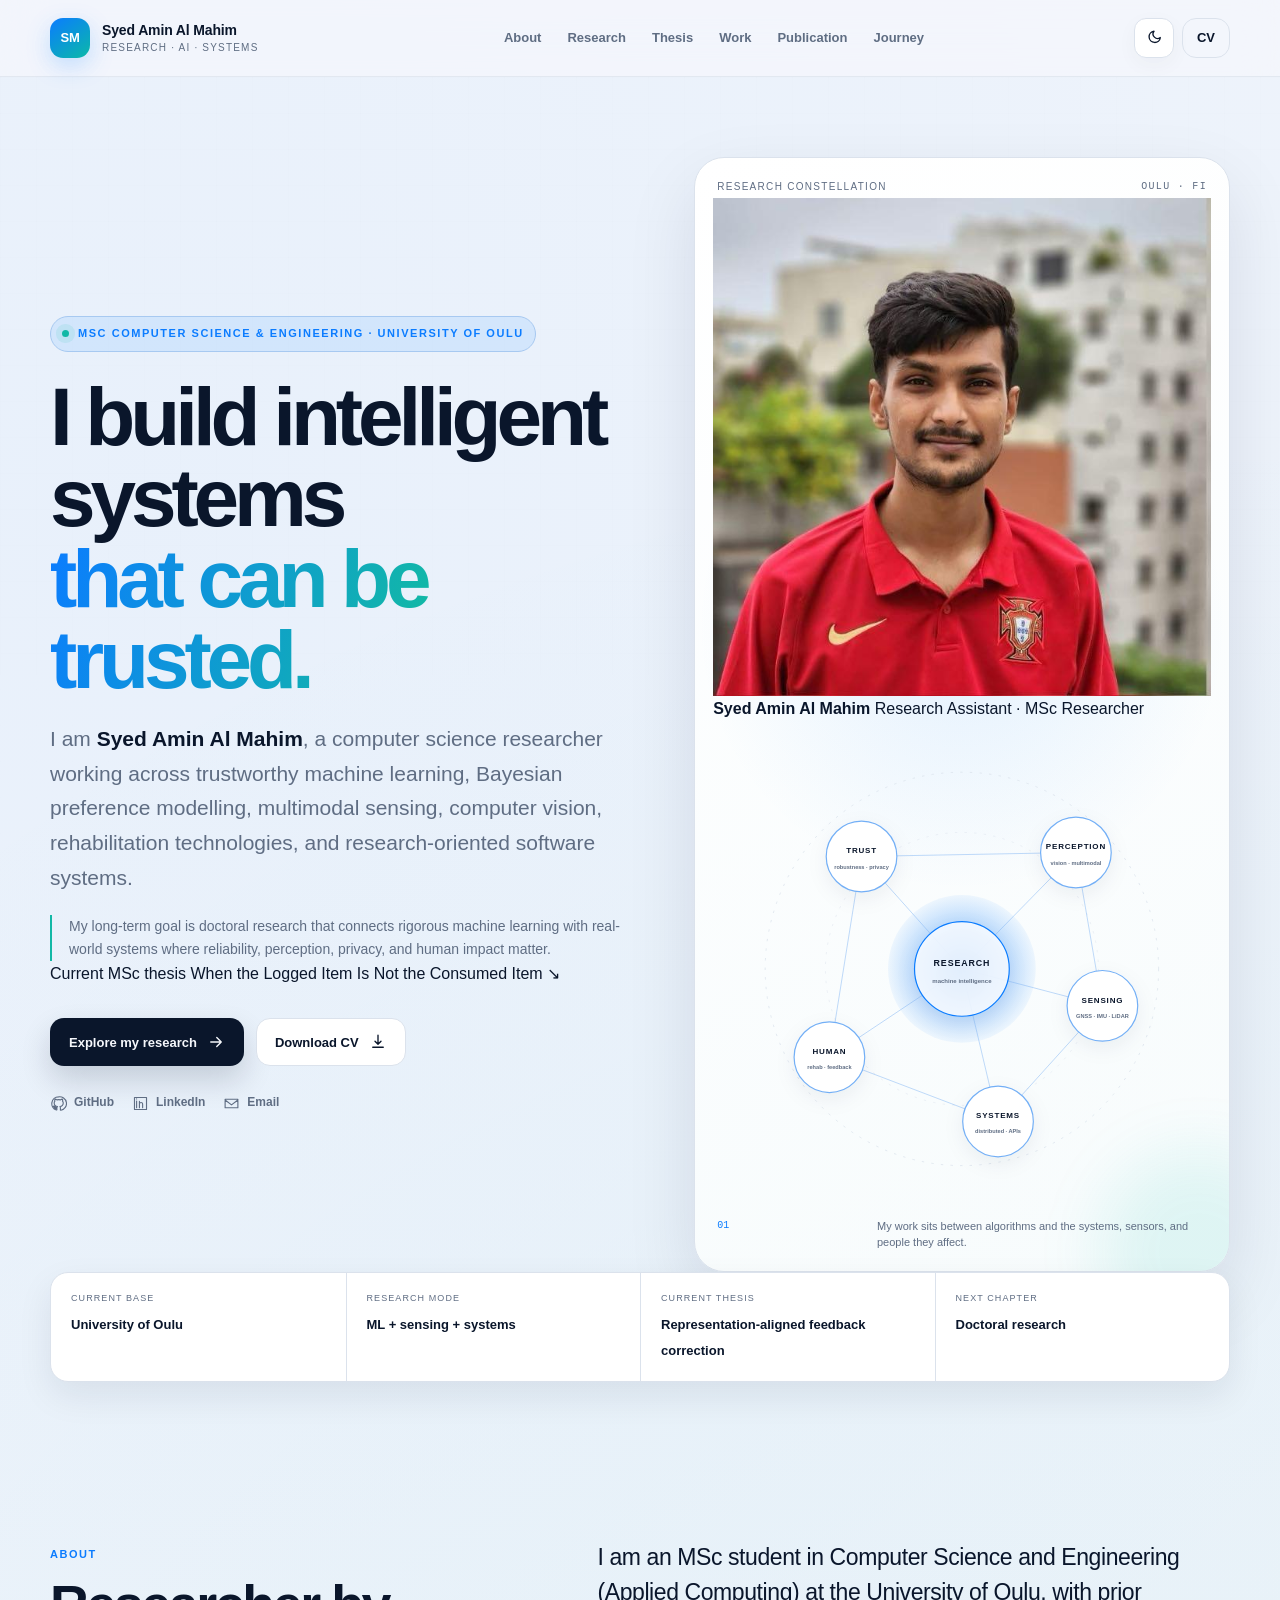
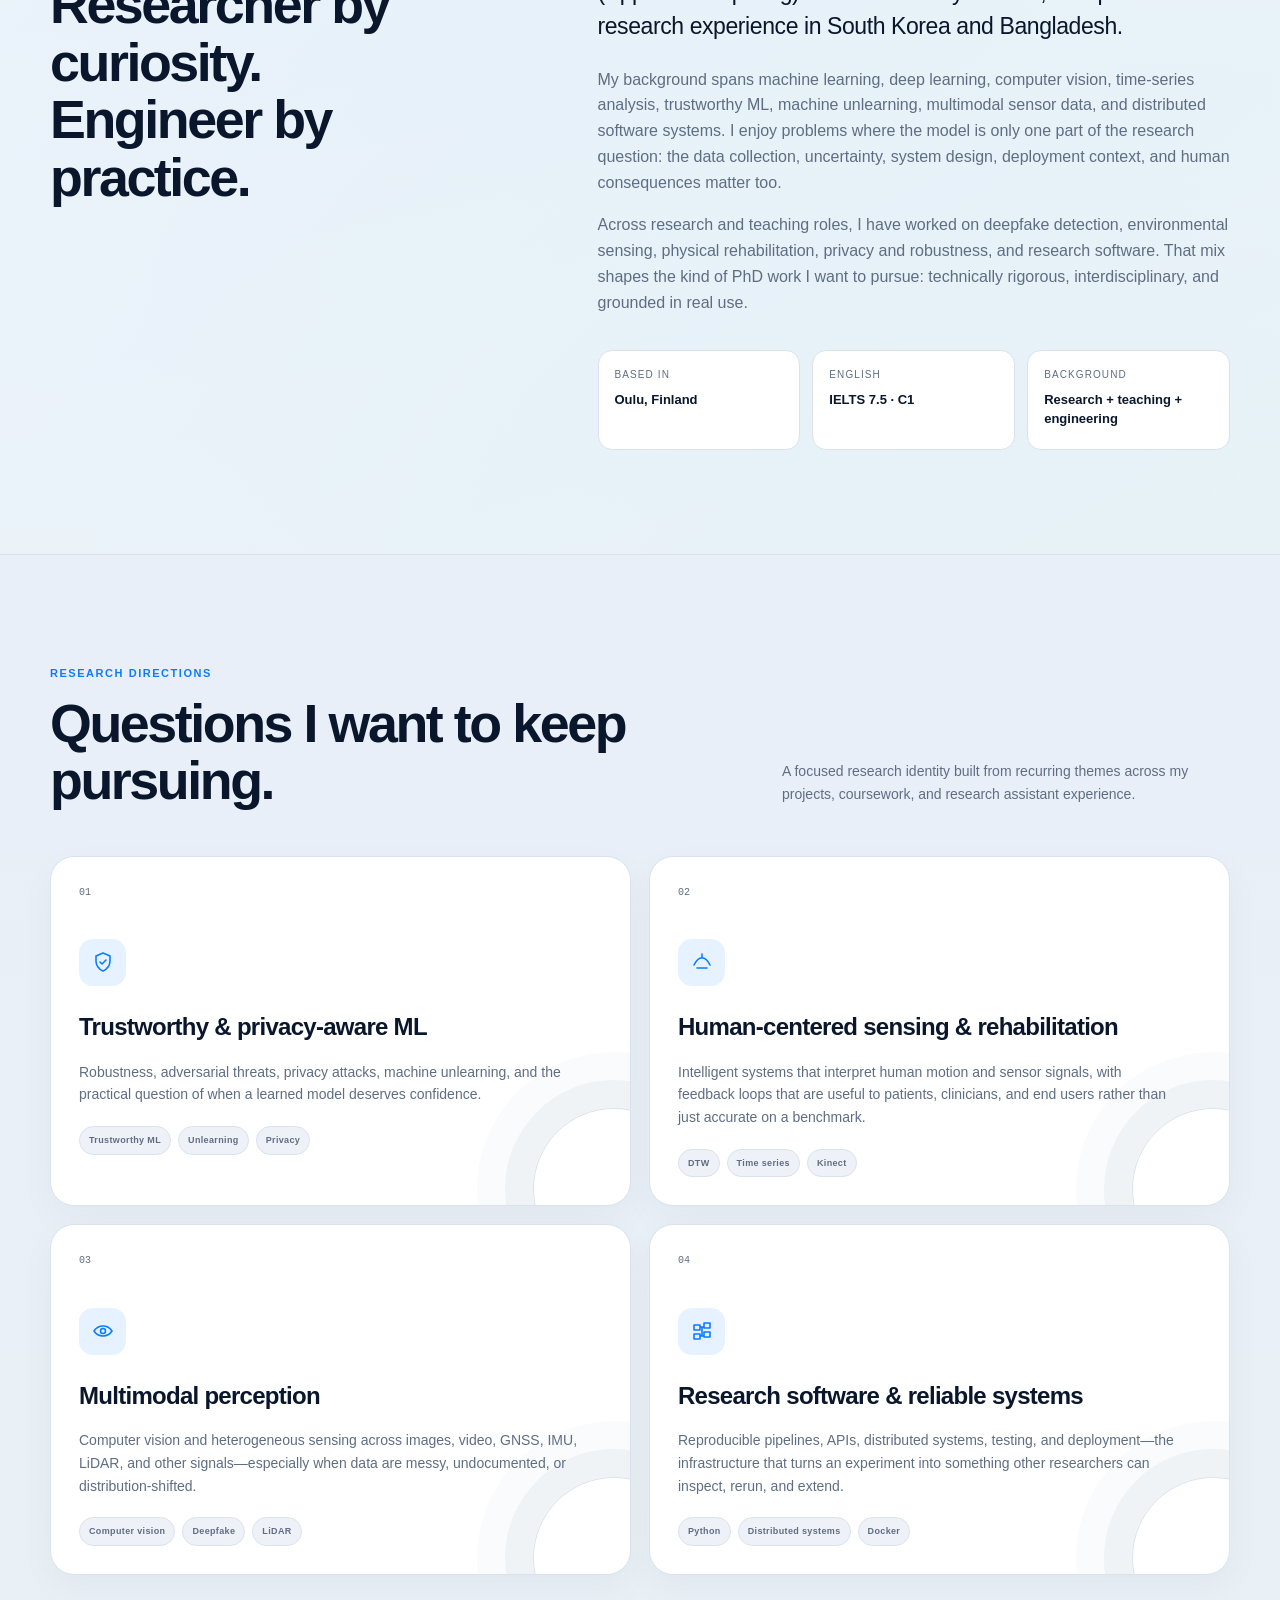
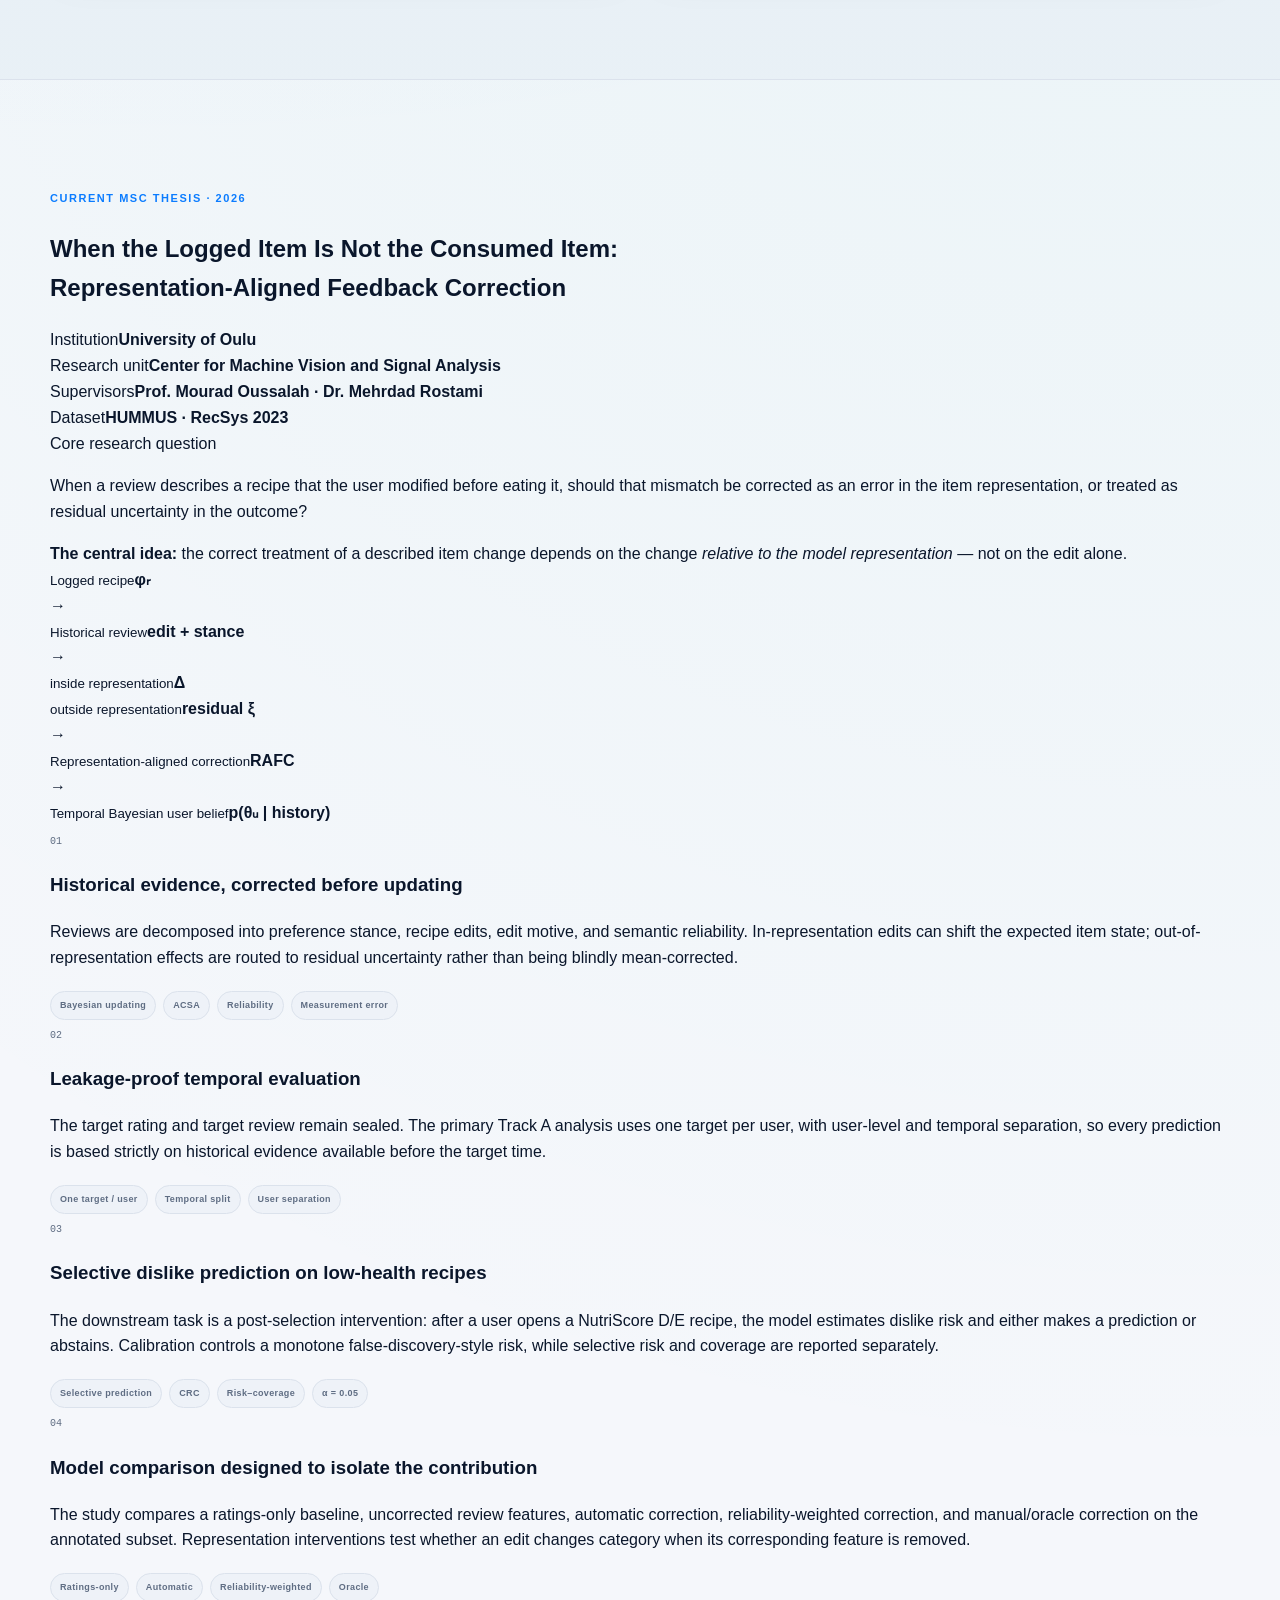
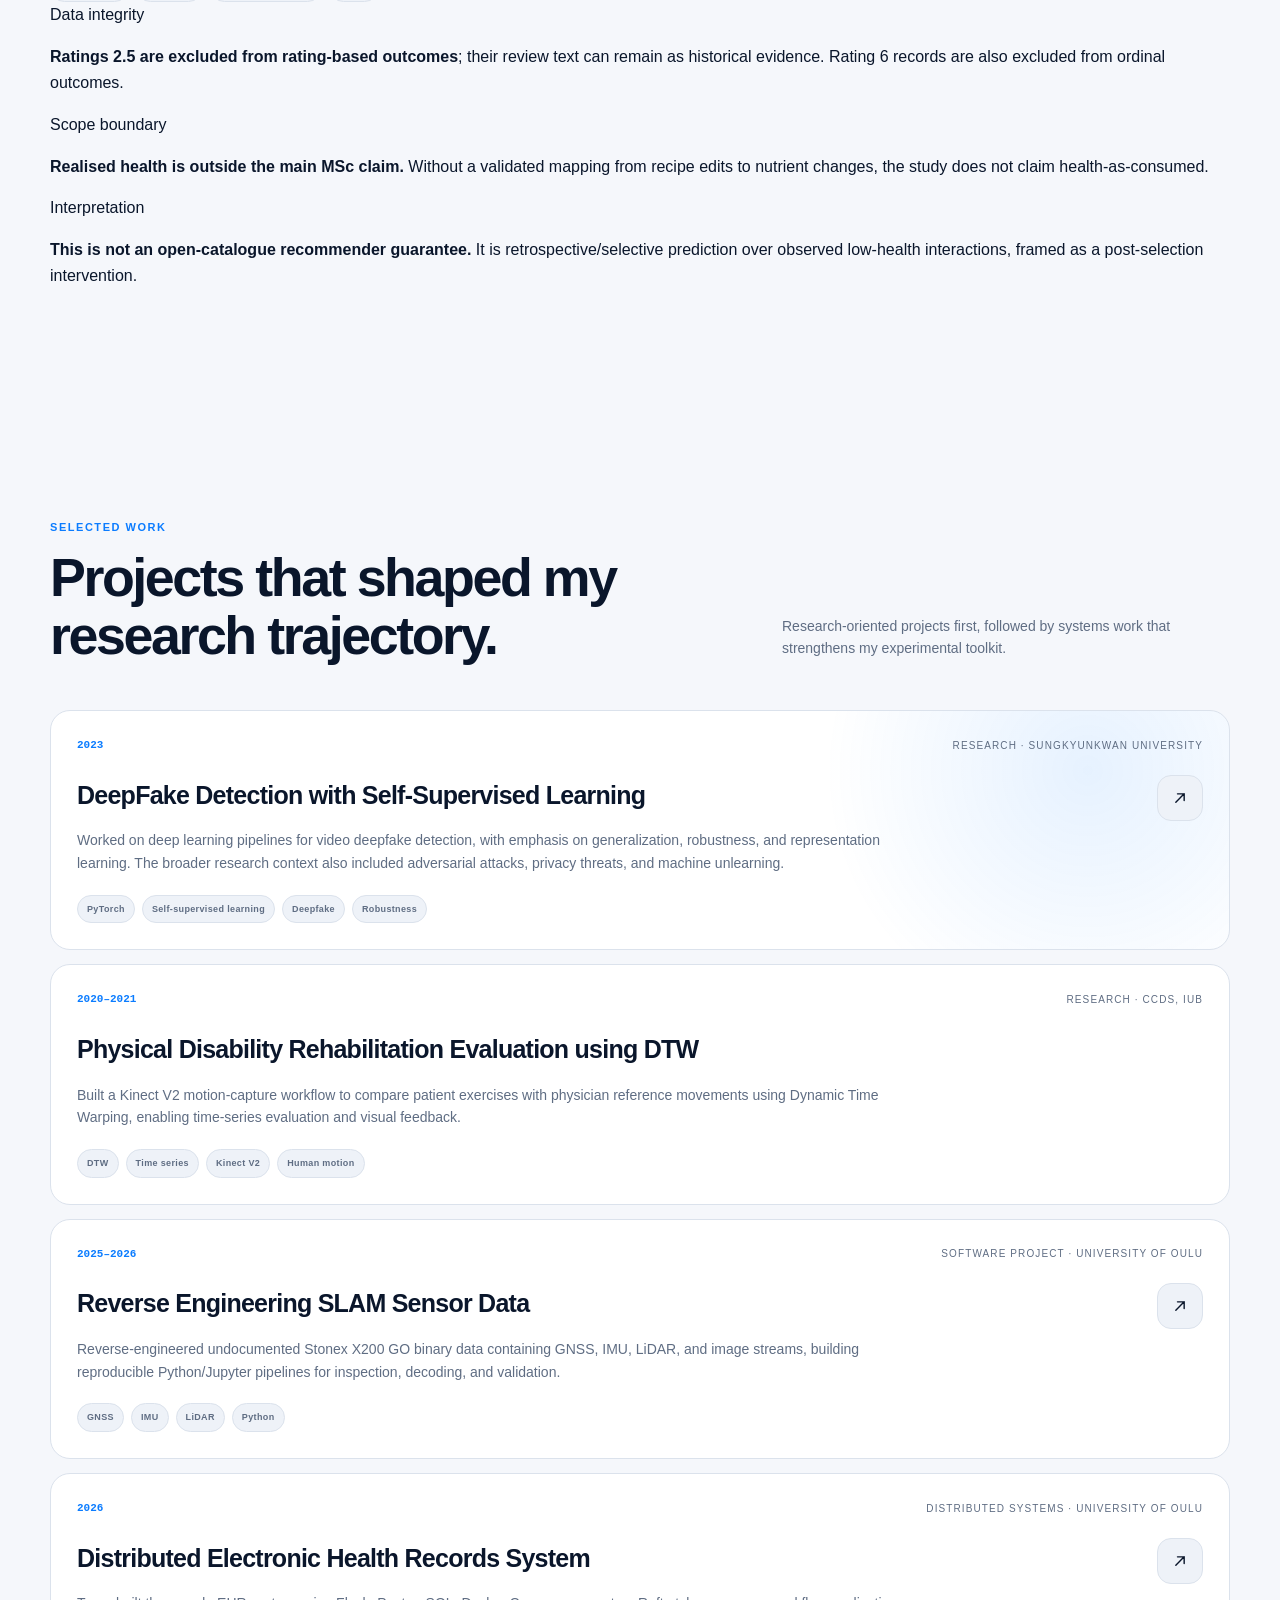
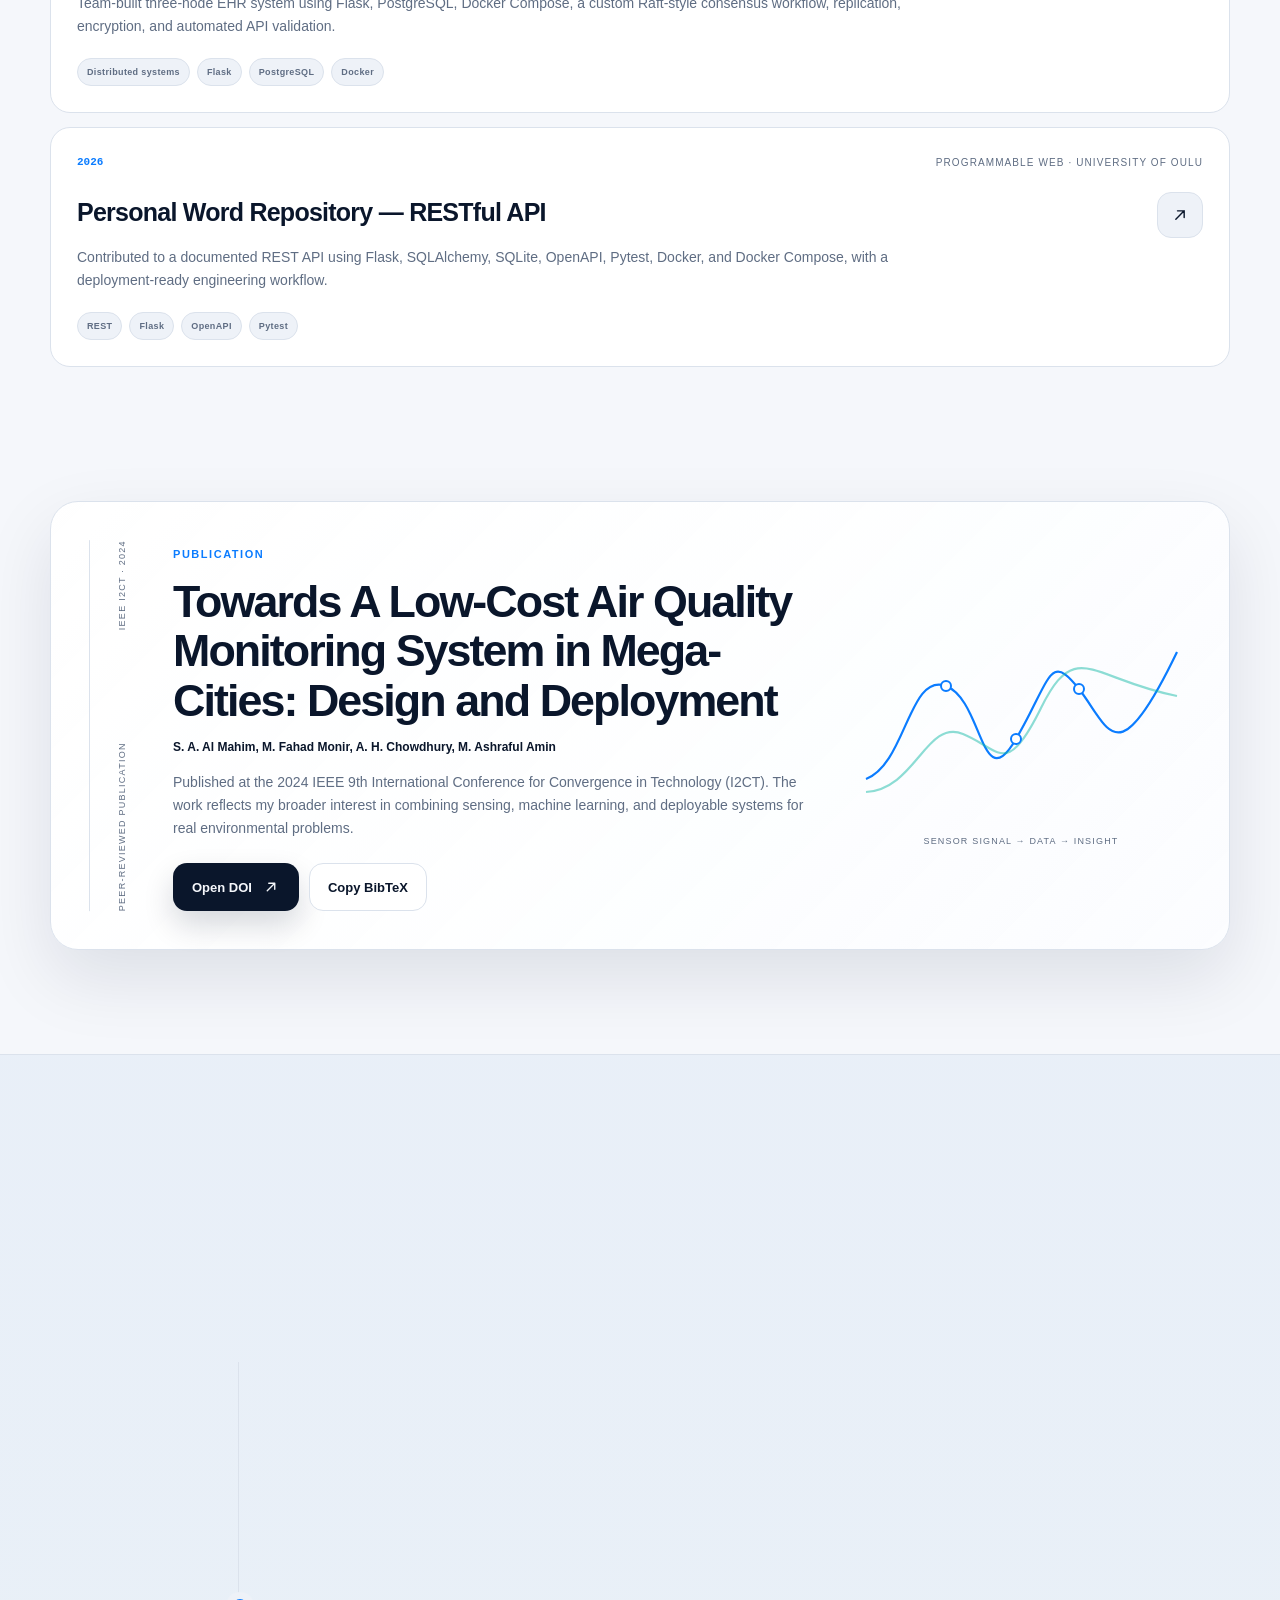
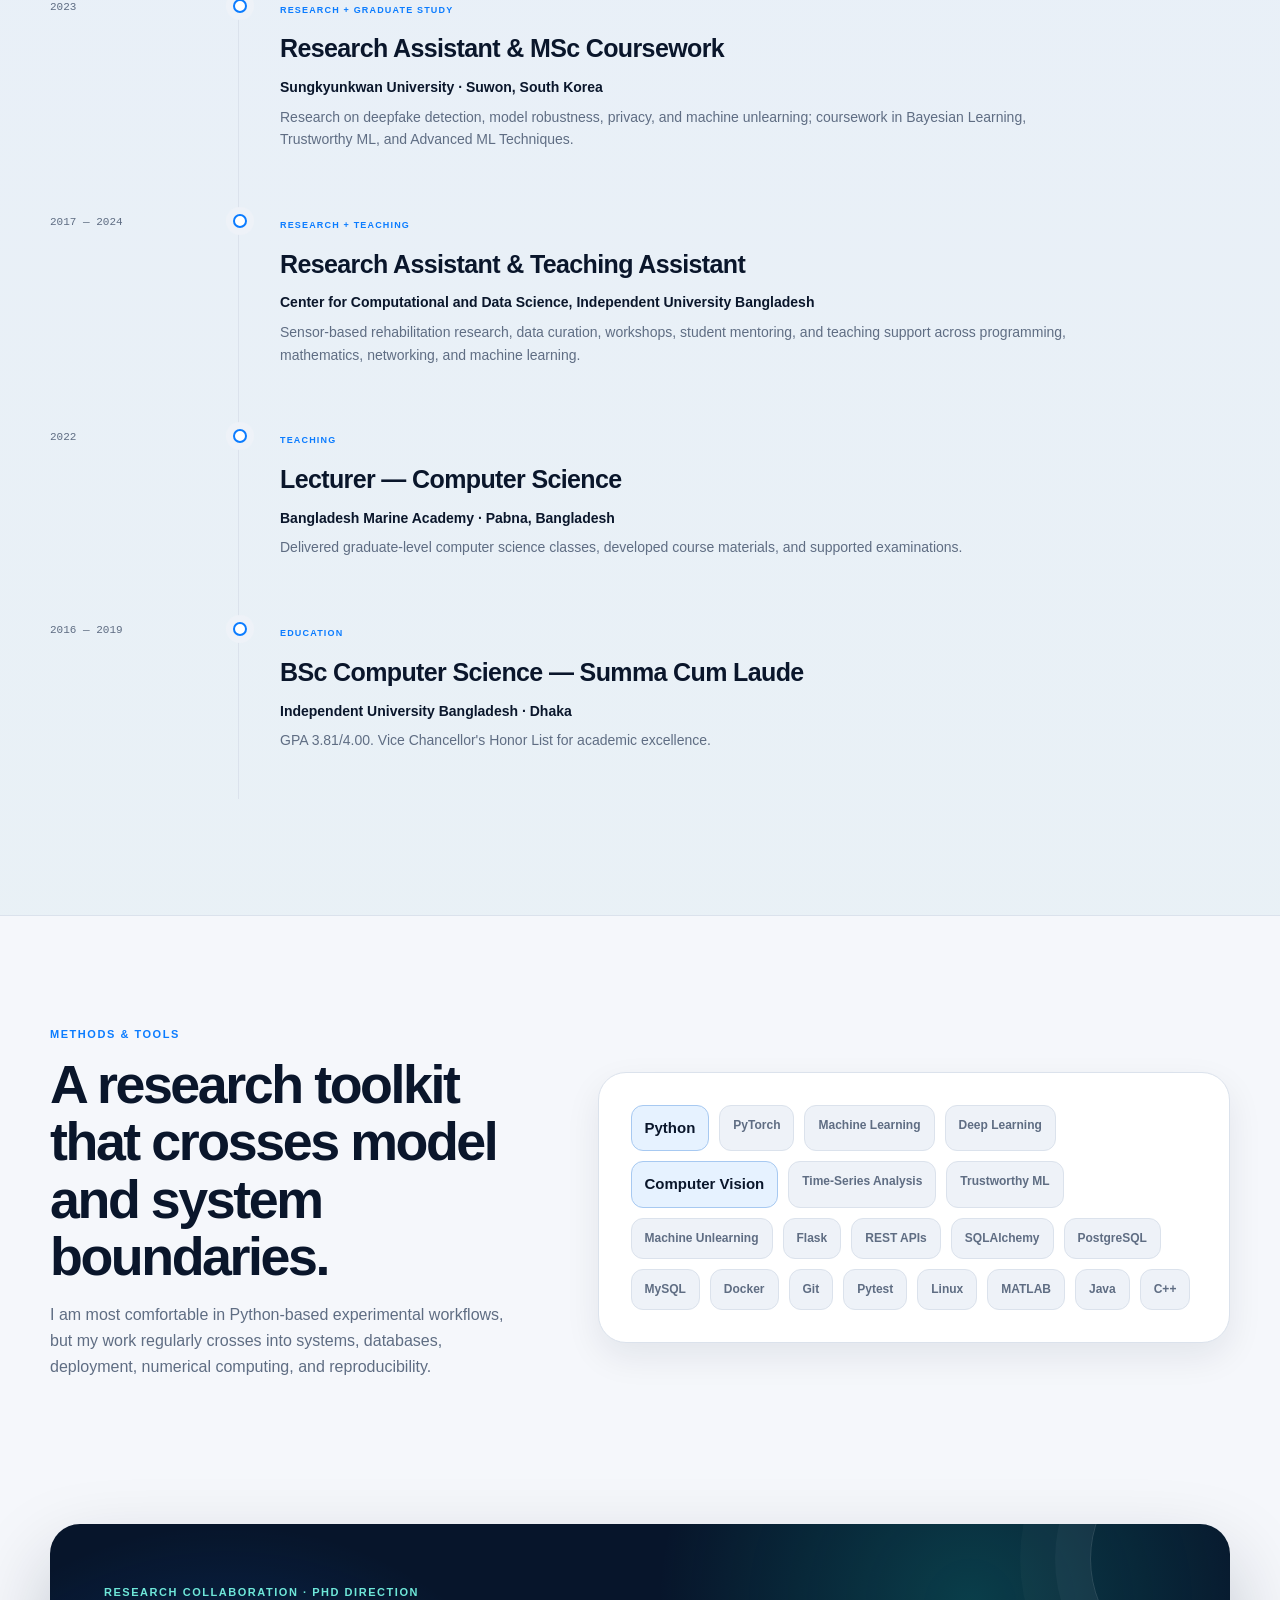
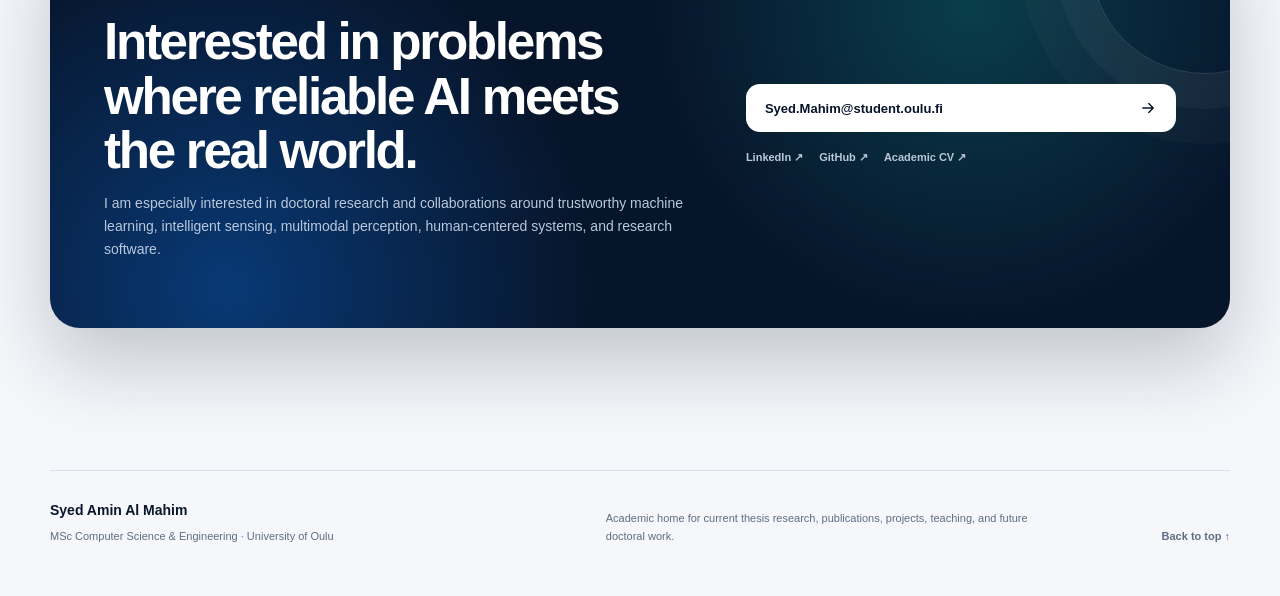
==== commit 8ab96e1a: "Add files via upload" ====
--- a/index.html
+++ b/index.html
@@ -4,13 +4,14 @@
   <meta charset="utf-8" />
   <meta name="viewport" content="width=device-width, initial-scale=1" />
   <meta name="theme-color" content="#07152b" />
-  <meta name="description" content="Syed Amin Al Mahim — MSc Computer Science & Engineering student at the University of Oulu. Research interests: trustworthy machine learning, intelligent sensing, multimodal perception, rehabilitation technologies, and research software." />
+  <meta name="description" content="Syed Amin Al Mahim — MSc researcher and Research Assistant at the University of Oulu. Current thesis: Representation-Aligned Feedback Correction for reliable Bayesian preference modelling under modified-item feedback." />
+  <meta property="og:image" content="assets/profile-mahim.jpg" />
   <meta name="author" content="Syed Amin Al Mahim" />
   <meta property="og:title" content="Syed Amin Al Mahim — Research & Academic Portfolio" />
   <meta property="og:description" content="Machine learning researcher and MSc student at the University of Oulu, working across trustworthy AI, sensing, perception, and research software." />
   <meta property="og:type" content="website" />
   <meta property="og:url" content="https://hasibmahim.github.io/" />
-  <meta name="twitter:card" content="summary" />
+  <meta name="twitter:card" content="summary_large_image" />
   <title>Syed Amin Al Mahim — Research & Academic Portfolio</title>
   <link rel="icon" href="assets/favicon.svg" type="image/svg+xml" />
   <link rel="stylesheet" href="assets/styles.css" />
@@ -25,7 +26,8 @@
       "https://github.com/hasibmahim"
     ],
     "email": "mailto:Syed.Mahim@student.oulu.fi",
-    "jobTitle": "MSc Computer Science & Engineering Student",
+    "jobTitle": "Research Assistant and MSc Computer Science & Engineering Student",
+    "image": "assets/profile-mahim.jpg",
     "affiliation": {
       "@type": "CollegeOrUniversity",
       "name": "University of Oulu"
@@ -42,7 +44,10 @@
       "Time-Series Analysis",
       "Multimodal Sensor Data",
       "Distributed Systems",
-      "Research Software Engineering"
+      "Research Software Engineering",
+      "Bayesian Preference Modelling",
+      "Selective Prediction",
+      "Representation-Aligned Feedback Correction"
     ]
   }
   </script>
@@ -63,6 +68,7 @@
       <nav class="desktop-nav" aria-label="Primary navigation">
         <a href="#about">About</a>
         <a href="#research">Research</a>
+        <a href="#thesis">Thesis</a>
         <a href="#work">Work</a>
         <a href="#publication">Publication</a>
         <a href="#journey">Journey</a>
@@ -81,6 +87,7 @@
     <nav class="mobile-nav" id="mobileNav" aria-label="Mobile navigation">
       <a href="#about">About</a>
       <a href="#research">Research</a>
+      <a href="#thesis">Thesis</a>
       <a href="#work">Work</a>
       <a href="#publication">Publication</a>
       <a href="#journey">Journey</a>
@@ -105,14 +112,20 @@
 
           <p class="hero-lead">
             I am <strong>Syed Amin Al Mahim</strong>, a computer science researcher working across
-            trustworthy machine learning, multimodal sensing, computer vision, rehabilitation
-            technologies, and research-oriented software systems.
+            trustworthy machine learning, Bayesian preference modelling, multimodal sensing,
+            computer vision, rehabilitation technologies, and research-oriented software systems.
           </p>
 
           <p class="hero-note">
             My long-term goal is doctoral research that connects rigorous machine learning
             with real-world systems where reliability, perception, privacy, and human impact matter.
           </p>
+
+          <a class="current-thesis-link" href="#thesis">
+            <span class="current-thesis-label">Current MSc thesis</span>
+            <span class="current-thesis-title">When the Logged Item Is Not the Consumed Item</span>
+            <span class="current-thesis-arrow" aria-hidden="true">↘</span>
+          </a>
 
           <div class="hero-actions">
             <a class="button button-primary" href="#research">
@@ -145,6 +158,13 @@
           <div class="orbit-topline">
             <span>Research constellation</span>
             <span class="mono">OULU · FI</span>
+          </div>
+          <div class="profile-badge">
+            <img src="assets/profile-mahim.jpg" alt="Portrait of Syed Amin Al Mahim" loading="eager" />
+            <div>
+              <strong>Syed Amin Al Mahim</strong>
+              <span>Research Assistant · MSc Researcher</span>
+            </div>
           </div>
           <svg id="constellation" viewBox="0 0 620 620" role="img" aria-label="Research topics connected as a constellation">
             <defs>
@@ -219,8 +239,8 @@
           <strong>ML + sensing + systems</strong>
         </div>
         <div>
-          <span class="signal-label">Academic focus</span>
-          <strong>Trustworthy real-world AI</strong>
+          <span class="signal-label">Current thesis</span>
+          <strong>Representation-aligned feedback correction</strong>
         </div>
         <div>
           <span class="signal-label">Next chapter</span>
@@ -339,6 +359,113 @@
       </div>
     </section>
 
+    <section class="section thesis-section" id="thesis">
+      <div class="container">
+        <div class="thesis-header reveal">
+          <div>
+            <span class="kicker">Current MSc thesis · 2026</span>
+            <h2>When the Logged Item Is Not the Consumed Item:<br/><span>Representation-Aligned Feedback Correction</span></h2>
+          </div>
+          <div class="thesis-meta">
+            <div><span>Institution</span><strong>University of Oulu</strong></div>
+            <div><span>Research unit</span><strong>Center for Machine Vision and Signal Analysis</strong></div>
+            <div><span>Supervisors</span><strong>Prof. Mourad Oussalah · Dr. Mehrdad Rostami</strong></div>
+            <div><span>Dataset</span><strong>HUMMUS · RecSys 2023</strong></div>
+          </div>
+        </div>
+
+        <div class="thesis-hero-card reveal">
+          <div class="thesis-statement">
+            <span class="thesis-chip">Core research question</span>
+            <p>
+              When a review describes a recipe that the user modified before eating it, should that mismatch be
+              corrected as an error in the item representation, or treated as residual uncertainty in the outcome?
+            </p>
+            <div class="thesis-callout">
+              <strong>The central idea:</strong> the correct treatment of a described item change depends on the
+              change <em>relative to the model representation</em> — not on the edit alone.
+            </div>
+          </div>
+
+          <div class="thesis-diagram" aria-label="Thesis pipeline">
+            <div class="diagram-node"><small>Logged recipe</small><strong>φᵣ</strong></div>
+            <span class="diagram-arrow">→</span>
+            <div class="diagram-node"><small>Historical review</small><strong>edit + stance</strong></div>
+            <span class="diagram-arrow">→</span>
+            <div class="diagram-split">
+              <div class="diagram-node accent"><small>inside representation</small><strong>Δ</strong></div>
+              <div class="diagram-node teal"><small>outside representation</small><strong>residual ξ</strong></div>
+            </div>
+            <span class="diagram-arrow">→</span>
+            <div class="diagram-node wide"><small>Representation-aligned correction</small><strong>RAFC</strong></div>
+            <span class="diagram-arrow">→</span>
+            <div class="diagram-node wide"><small>Temporal Bayesian user belief</small><strong>p(θᵤ | history)</strong></div>
+          </div>
+        </div>
+
+        <div class="thesis-grid">
+          <article class="thesis-card reveal">
+            <span class="card-index">01</span>
+            <h3>Historical evidence, corrected before updating</h3>
+            <p>
+              Reviews are decomposed into preference stance, recipe edits, edit motive, and semantic reliability.
+              In-representation edits can shift the expected item state; out-of-representation effects are routed to
+              residual uncertainty rather than being blindly mean-corrected.
+            </p>
+            <div class="tag-row"><span>Bayesian updating</span><span>ACSA</span><span>Reliability</span><span>Measurement error</span></div>
+          </article>
+
+          <article class="thesis-card reveal">
+            <span class="card-index">02</span>
+            <h3>Leakage-proof temporal evaluation</h3>
+            <p>
+              The target rating and target review remain sealed. The primary Track A analysis uses one target per
+              user, with user-level and temporal separation, so every prediction is based strictly on historical evidence
+              available before the target time.
+            </p>
+            <div class="tag-row"><span>One target / user</span><span>Temporal split</span><span>User separation</span></div>
+          </article>
+
+          <article class="thesis-card reveal">
+            <span class="card-index">03</span>
+            <h3>Selective dislike prediction on low-health recipes</h3>
+            <p>
+              The downstream task is a post-selection intervention: after a user opens a NutriScore D/E recipe, the
+              model estimates dislike risk and either makes a prediction or abstains. Calibration controls a monotone
+              false-discovery-style risk, while selective risk and coverage are reported separately.
+            </p>
+            <div class="tag-row"><span>Selective prediction</span><span>CRC</span><span>Risk–coverage</span><span>α = 0.05</span></div>
+          </article>
+
+          <article class="thesis-card reveal">
+            <span class="card-index">04</span>
+            <h3>Model comparison designed to isolate the contribution</h3>
+            <p>
+              The study compares a ratings-only baseline, uncorrected review features, automatic correction,
+              reliability-weighted correction, and manual/oracle correction on the annotated subset. Representation
+              interventions test whether an edit changes category when its corresponding feature is removed.
+            </p>
+            <div class="tag-row"><span>Ratings-only</span><span>Automatic</span><span>Reliability-weighted</span><span>Oracle</span></div>
+          </article>
+        </div>
+
+        <div class="thesis-boundary reveal">
+          <div>
+            <span class="boundary-label">Data integrity</span>
+            <p><strong>Ratings 2.5 are excluded from rating-based outcomes</strong>; their review text can remain as historical evidence. Rating 6 records are also excluded from ordinal outcomes.</p>
+          </div>
+          <div>
+            <span class="boundary-label">Scope boundary</span>
+            <p><strong>Realised health is outside the main MSc claim.</strong> Without a validated mapping from recipe edits to nutrient changes, the study does not claim health-as-consumed.</p>
+          </div>
+          <div>
+            <span class="boundary-label">Interpretation</span>
+            <p><strong>This is not an open-catalogue recommender guarantee.</strong> It is retrospective/selective prediction over observed low-health interactions, framed as a post-selection intervention.</p>
+          </div>
+        </div>
+      </div>
+    </section>
+
     <section class="section" id="work">
       <div class="container">
         <div class="section-title-row reveal">
@@ -507,7 +634,7 @@
               <span class="timeline-type">Education</span>
               <h3>MSc Computer Science & Engineering — Applied Computing</h3>
               <p class="timeline-place">University of Oulu · Oulu, Finland</p>
-              <p>Coursework includes Machine Learning, Data Mining, High-Performance & Parallel Computing, Scientific Computing, Software Systems, and Programmable Web.</p>
+              <p>Current MSc thesis: <em>When the Logged Item Is Not the Consumed Item: Representation-Aligned Feedback Correction</em>. Coursework includes Machine Learning, Data Mining, High-Performance & Parallel Computing, Scientific Computing, Software Systems, and Programmable Web.</p>
             </div>
           </article>
 
@@ -627,7 +754,7 @@
         <strong>Syed Amin Al Mahim</strong>
         <p>MSc Computer Science & Engineering · University of Oulu</p>
       </div>
-      <p class="footer-note">Designed as an academic home for research, publications, projects, and future doctoral work.</p>
+      <p class="footer-note">Academic home for current thesis research, publications, projects, teaching, and future doctoral work.</p>
       <a href="#top">Back to top ↑</a>
     </div>
   </footer>
--- a/assets/styles.css
+++ b/assets/styles.css
@@ -0,0 +1,693 @@
+/* ==========================================================
+   Syed Amin Al Mahim — Academic Portfolio
+   Lightweight, responsive, accessible, no framework required.
+   ========================================================== */
+
+:root {
+  --bg: #f5f7fb;
+  --surface: #ffffff;
+  --surface-2: #eef2f8;
+  --surface-3: #e7edf6;
+  --ink: #0a162b;
+  --muted: #5f6d83;
+  --line: #dbe2ec;
+  --navy: #07152b;
+  --navy-2: #0d2443;
+  --accent: #0b7cff;
+  --accent-2: #12b8a6;
+  --accent-soft: rgba(11, 124, 255, .10);
+  --accent-soft-2: rgba(18, 184, 166, .10);
+  --shadow: 0 28px 70px rgba(9, 24, 48, .10);
+  --shadow-sm: 0 14px 35px rgba(9, 24, 48, .08);
+  --radius: 24px;
+  --radius-sm: 14px;
+  --container: 1180px;
+  --svg-glow: #0b7cff;
+  --header-bg: rgba(245, 247, 251, .78);
+}
+
+html[data-theme="dark"] {
+  --bg: #07101e;
+  --surface: #0c192b;
+  --surface-2: #0f1e32;
+  --surface-3: #13253c;
+  --ink: #eef5ff;
+  --muted: #9dafc7;
+  --line: #203551;
+  --navy: #eaf3ff;
+  --navy-2: #b9d8ff;
+  --accent: #61a9ff;
+  --accent-2: #4bd7c5;
+  --accent-soft: rgba(97, 169, 255, .10);
+  --accent-soft-2: rgba(75, 215, 197, .10);
+  --shadow: 0 30px 80px rgba(0, 0, 0, .30);
+  --shadow-sm: 0 16px 40px rgba(0, 0, 0, .24);
+  --svg-glow: #61a9ff;
+  --header-bg: rgba(7, 16, 30, .82);
+}
+
+* { box-sizing: border-box; }
+html { scroll-behavior: smooth; }
+body {
+  margin: 0;
+  background:
+    radial-gradient(circle at 12% 5%, rgba(11,124,255,.055), transparent 30%),
+    radial-gradient(circle at 95% 25%, rgba(18,184,166,.055), transparent 28%),
+    var(--bg);
+  color: var(--ink);
+  font-family: Inter, ui-sans-serif, -apple-system, BlinkMacSystemFont, "Segoe UI", sans-serif;
+  -webkit-font-smoothing: antialiased;
+  line-height: 1.62;
+}
+
+::selection { background: rgba(11,124,255,.22); }
+a { color: inherit; text-decoration: none; }
+button, input, textarea, select { font: inherit; }
+button { color: inherit; }
+
+img, svg { display: block; max-width: 100%; }
+
+.skip-link {
+  position: fixed;
+  left: 16px;
+  top: -100px;
+  z-index: 9999;
+  padding: 10px 14px;
+  background: var(--ink);
+  color: var(--bg);
+  border-radius: 10px;
+}
+.skip-link:focus { top: 16px; }
+
+.container {
+  width: min(calc(100% - 40px), var(--container));
+  margin: 0 auto;
+}
+
+.section { padding: 104px 0; }
+.section-shell { position: relative; padding: 80px 0 54px; overflow: clip; }
+.section-tinted {
+  background:
+    linear-gradient(180deg, rgba(11,124,255,.025), rgba(18,184,166,.025)),
+    var(--surface-2);
+  border-block: 1px solid var(--line);
+}
+
+/* Header */
+.site-header {
+  position: sticky;
+  top: 0;
+  z-index: 100;
+  background: var(--header-bg);
+  border-bottom: 1px solid color-mix(in srgb, var(--line) 70%, transparent);
+  backdrop-filter: blur(20px) saturate(130%);
+  -webkit-backdrop-filter: blur(20px) saturate(130%);
+}
+.nav-wrap {
+  height: 76px;
+  display: flex;
+  align-items: center;
+  justify-content: space-between;
+  gap: 28px;
+}
+.brand {
+  display: inline-flex;
+  align-items: center;
+  gap: 12px;
+  min-width: 244px;
+}
+.brand-mark {
+  width: 40px;
+  height: 40px;
+  border-radius: 13px;
+  display: grid;
+  place-items: center;
+  color: white;
+  background: linear-gradient(145deg, #0b7cff, #0bb9a8);
+  box-shadow: 0 8px 25px rgba(11,124,255,.22);
+  font-size: 13px;
+  font-weight: 850;
+  letter-spacing: -.02em;
+}
+.brand-copy { display: grid; line-height: 1.12; }
+.brand-copy strong { font-size: 14px; letter-spacing: -.01em; }
+.brand-copy small { margin-top: 4px; color: var(--muted); font-size: 10px; text-transform: uppercase; letter-spacing: .12em; }
+
+.desktop-nav { display: flex; align-items: center; gap: 26px; }
+.desktop-nav a {
+  position: relative;
+  color: var(--muted);
+  font-size: 13px;
+  font-weight: 650;
+  transition: color .2s ease;
+}
+.desktop-nav a:hover, .desktop-nav a:focus-visible { color: var(--ink); }
+.desktop-nav a::after {
+  content: "";
+  position: absolute;
+  left: 0;
+  bottom: -10px;
+  width: 100%;
+  height: 2px;
+  border-radius: 999px;
+  background: linear-gradient(90deg, var(--accent), var(--accent-2));
+  transform: scaleX(0);
+  transform-origin: left;
+  transition: transform .2s ease;
+}
+.desktop-nav a:hover::after { transform: scaleX(1); }
+
+.nav-actions { display: flex; align-items: center; gap: 8px; }
+.icon-button {
+  width: 40px;
+  height: 40px;
+  border: 1px solid var(--line);
+  background: var(--surface);
+  border-radius: 12px;
+  display: grid;
+  place-items: center;
+  cursor: pointer;
+  box-shadow: 0 6px 20px rgba(9,24,48,.04);
+  transition: transform .2s ease, border-color .2s ease;
+}
+.icon-button:hover { transform: translateY(-1px); border-color: color-mix(in srgb, var(--accent) 55%, var(--line)); }
+.icon-button svg { width: 18px; height: 18px; fill: none; stroke: currentColor; stroke-width: 1.8; stroke-linecap: round; stroke-linejoin: round; }
+.mobile-menu-button, .mobile-nav { display: none; }
+
+/* Buttons */
+.button {
+  min-height: 48px;
+  padding: 0 18px;
+  border: 1px solid transparent;
+  border-radius: 14px;
+  display: inline-flex;
+  align-items: center;
+  justify-content: center;
+  gap: 10px;
+  font-size: 13px;
+  font-weight: 760;
+  cursor: pointer;
+  transition: transform .2s ease, box-shadow .2s ease, border-color .2s ease, background .2s ease;
+}
+.button:hover { transform: translateY(-2px); }
+.button svg { width: 18px; height: 18px; fill: none; stroke: currentColor; stroke-width: 1.8; stroke-linecap: round; stroke-linejoin: round; }
+.button-primary { background: var(--ink); color: var(--bg); box-shadow: 0 14px 30px rgba(7,21,43,.16); }
+html[data-theme="dark"] .button-primary { background: var(--accent); color: #06101f; }
+.button-secondary { background: var(--surface); color: var(--ink); border-color: var(--line); }
+.button-ghost { background: transparent; border-color: var(--line); }
+.button-small { min-height: 40px; padding-inline: 14px; }
+.button-inverse { background: white; color: #07152b; }
+.button-inverse:hover { box-shadow: 0 12px 35px rgba(255,255,255,.12); }
+
+/* Hero */
+.hero-noise {
+  position: absolute;
+  inset: 0;
+  pointer-events: none;
+  opacity: .35;
+  background-image:
+    linear-gradient(rgba(7,21,43,.018) 1px, transparent 1px),
+    linear-gradient(90deg, rgba(7,21,43,.018) 1px, transparent 1px);
+  background-size: 36px 36px;
+  mask-image: linear-gradient(to bottom, black, transparent 88%);
+}
+.hero-grid {
+  display: grid;
+  grid-template-columns: minmax(0, 1.05fr) minmax(440px, .95fr);
+  align-items: center;
+  gap: 52px;
+  min-height: 670px;
+}
+.eyebrow, .kicker {
+  color: var(--accent);
+  font-size: 11px;
+  font-weight: 820;
+  letter-spacing: .14em;
+  text-transform: uppercase;
+}
+.eyebrow {
+  display: inline-flex;
+  align-items: center;
+  gap: 9px;
+  background: var(--accent-soft);
+  border: 1px solid color-mix(in srgb, var(--accent) 25%, var(--line));
+  padding: 8px 11px;
+  border-radius: 999px;
+}
+.status-dot {
+  width: 7px; height: 7px; border-radius: 50%;
+  background: var(--accent-2);
+  box-shadow: 0 0 0 6px rgba(18,184,166,.10);
+}
+.hero h1 {
+  max-width: 780px;
+  margin: 24px 0 22px;
+  font-size: clamp(48px, 6.4vw, 86px);
+  line-height: .99;
+  letter-spacing: -.062em;
+  font-weight: 850;
+}
+.gradient-text {
+  display: block;
+  color: transparent;
+  background: linear-gradient(110deg, var(--accent) 0%, var(--accent-2) 62%, var(--accent) 115%);
+  -webkit-background-clip: text;
+  background-clip: text;
+}
+.hero-lead {
+  max-width: 720px;
+  margin: 0;
+  color: var(--muted);
+  font-size: clamp(18px, 2vw, 21px);
+  line-height: 1.65;
+}
+.hero-lead strong { color: var(--ink); }
+.hero-note {
+  max-width: 680px;
+  color: var(--muted);
+  font-size: 14px;
+  padding-left: 17px;
+  border-left: 2px solid var(--accent-2);
+  margin: 20px 0 0;
+}
+.hero-actions { display: flex; flex-wrap: wrap; gap: 12px; margin-top: 32px; }
+.hero-links { display: flex; flex-wrap: wrap; gap: 18px; margin-top: 27px; }
+.hero-links a {
+  display: inline-flex; align-items: center; gap: 7px;
+  color: var(--muted);
+  font-size: 12px; font-weight: 720;
+}
+.hero-links a:hover { color: var(--ink); }
+.hero-links svg { width: 17px; height: 17px; fill: none; stroke: currentColor; stroke-width: 1.6; stroke-linecap: round; stroke-linejoin: round; }
+
+.research-orbit {
+  position: relative;
+  min-height: 590px;
+  border: 1px solid var(--line);
+  border-radius: 30px;
+  padding: 18px 18px 16px;
+  background:
+    radial-gradient(circle at 50% 42%, var(--accent-soft), transparent 38%),
+    linear-gradient(155deg, var(--surface), color-mix(in srgb, var(--surface) 82%, var(--accent-soft-2)));
+  box-shadow: var(--shadow);
+  overflow: hidden;
+}
+.research-orbit::after {
+  content: "";
+  position: absolute;
+  width: 200px; height: 200px;
+  right: -70px; bottom: -80px;
+  background: var(--accent-soft-2);
+  filter: blur(30px);
+  border-radius: 50%;
+}
+.orbit-topline, .orbit-caption {
+  display: flex; justify-content: space-between; align-items: center; gap: 16px;
+  color: var(--muted);
+  font-size: 10px;
+  text-transform: uppercase;
+  letter-spacing: .13em;
+}
+.orbit-topline { position: relative; z-index: 2; padding: 3px 4px; }
+.mono { font-family: "SFMono-Regular", Consolas, monospace; }
+#constellation { width: 100%; height: auto; margin-top: -2px; overflow: visible; }
+.orbit-ring { fill: none; stroke: var(--line); stroke-dasharray: 3 9; opacity: .95; }
+.orbit-ring-two { opacity: .6; }
+.edges line { stroke: color-mix(in srgb, var(--accent) 42%, var(--line)); stroke-width: 1.2; opacity: .52; }
+.topic-node circle {
+  fill: var(--surface);
+  stroke: color-mix(in srgb, var(--accent) 50%, var(--line));
+  stroke-width: 1.5;
+  filter: drop-shadow(0 8px 12px rgba(7,21,43,.06));
+  transition: transform .25s ease, fill .25s ease, stroke .25s ease;
+  transform-origin: center;
+}
+.topic-node text {
+  fill: var(--ink);
+  text-anchor: middle;
+  font-size: 10px;
+  font-weight: 850;
+  letter-spacing: .1em;
+  pointer-events: none;
+}
+.topic-node .node-small {
+  fill: var(--muted);
+  font-size: 7px;
+  font-weight: 650;
+  letter-spacing: 0;
+}
+.topic-node:hover circle { transform: scale(1.08); fill: var(--accent-soft); stroke: var(--accent); }
+.node-core circle { fill: color-mix(in srgb, var(--surface) 82%, var(--accent-soft)); stroke: var(--accent); }
+.node-core text { font-size: 11px; }
+.node-core .node-small { font-size: 7.5px; }
+.orbit-caption {
+  position: relative;
+  z-index: 2;
+  align-items: flex-start;
+  padding: 0 4px 4px;
+  text-transform: none;
+  letter-spacing: 0;
+}
+.orbit-caption span {
+  color: var(--accent);
+  font-family: "SFMono-Regular", Consolas, monospace;
+  font-size: 10px;
+}
+.orbit-caption p {
+  max-width: 330px;
+  margin: 0;
+  color: var(--muted);
+  font-size: 11px;
+  line-height: 1.5;
+}
+
+.signal-strip {
+  display: grid;
+  grid-template-columns: repeat(4, 1fr);
+  border: 1px solid var(--line);
+  border-radius: 18px;
+  background: var(--surface);
+  box-shadow: var(--shadow-sm);
+  overflow: hidden;
+}
+.signal-strip > div { padding: 18px 20px; }
+.signal-strip > div + div { border-left: 1px solid var(--line); }
+.signal-label { display: block; color: var(--muted); font-size: 9px; text-transform: uppercase; letter-spacing: .12em; margin-bottom: 6px; }
+.signal-strip strong { font-size: 13px; }
+
+/* Typography / shared */
+.section-heading h2, .section-title-row h2, .toolkit-grid h2 {
+  margin: 10px 0 0;
+  font-size: clamp(34px, 4.2vw, 56px);
+  line-height: 1.07;
+  letter-spacing: -.045em;
+}
+.two-col { display: grid; grid-template-columns: .85fr 1.15fr; gap: 80px; align-items: start; }
+.prose { max-width: 720px; }
+.prose p { color: var(--muted); font-size: 16px; }
+.prose .lead { color: var(--ink); font-size: 23px; line-height: 1.5; letter-spacing: -.018em; margin-top: 0; }
+.mini-facts {
+  display: grid; grid-template-columns: repeat(3, 1fr); gap: 12px; margin-top: 34px;
+}
+.mini-facts div {
+  min-height: 100px; padding: 16px;
+  background: var(--surface);
+  border: 1px solid var(--line);
+  border-radius: var(--radius-sm);
+}
+.mini-facts span { display: block; color: var(--muted); font-size: 10px; text-transform: uppercase; letter-spacing: .11em; }
+.mini-facts strong { display: block; margin-top: 8px; font-size: 13px; line-height: 1.45; }
+
+.section-title-row {
+  display: grid;
+  grid-template-columns: 1.2fr .8fr;
+  gap: 60px;
+  align-items: end;
+  margin-bottom: 46px;
+}
+.section-title-row p { max-width: 470px; margin: 0 0 4px; color: var(--muted); font-size: 14px; }
+
+/* Research cards */
+.research-grid { display: grid; grid-template-columns: repeat(2, 1fr); gap: 18px; }
+.research-card {
+  position: relative;
+  min-height: 330px;
+  padding: 28px;
+  background: var(--surface);
+  border: 1px solid var(--line);
+  border-radius: var(--radius);
+  box-shadow: 0 12px 35px rgba(9,24,48,.04);
+  overflow: hidden;
+  transition: transform .25s ease, border-color .25s ease, box-shadow .25s ease;
+}
+.research-card:hover { transform: translateY(-5px); border-color: color-mix(in srgb, var(--accent) 38%, var(--line)); box-shadow: var(--shadow-sm); }
+.research-card::after {
+  content: "";
+  position: absolute; width: 160px; height: 160px; right: -65px; bottom: -65px;
+  border: 1px solid var(--line); border-radius: 50%;
+  box-shadow: 0 0 0 28px color-mix(in srgb, var(--line) 35%, transparent), 0 0 0 56px color-mix(in srgb, var(--line) 15%, transparent);
+}
+.card-index { color: var(--muted); font-family: "SFMono-Regular", Consolas, monospace; font-size: 10px; }
+.research-icon {
+  width: 47px; height: 47px; display: grid; place-items: center; border-radius: 14px;
+  margin: 38px 0 22px; background: var(--accent-soft); color: var(--accent);
+}
+.research-icon svg { width: 24px; height: 24px; fill: none; stroke: currentColor; stroke-width: 1.6; stroke-linecap: round; stroke-linejoin: round; }
+.research-card h3 { position: relative; z-index: 2; margin: 0; font-size: 24px; letter-spacing: -.03em; }
+.research-card p { position: relative; z-index: 2; max-width: 500px; color: var(--muted); font-size: 14px; }
+.tag-row { position: relative; z-index: 2; display: flex; flex-wrap: wrap; gap: 7px; margin-top: 20px; }
+.tag-row span {
+  padding: 6px 9px;
+  border-radius: 999px;
+  background: var(--surface-2);
+  border: 1px solid var(--line);
+  color: var(--muted);
+  font-size: 9px;
+  font-weight: 730;
+  letter-spacing: .04em;
+}
+
+/* Projects */
+.project-stack { display: grid; gap: 14px; }
+.project-card {
+  border: 1px solid var(--line);
+  border-radius: 20px;
+  padding: 26px;
+  background: var(--surface);
+  transition: transform .22s ease, border-color .22s ease, box-shadow .22s ease;
+}
+.project-card:hover { transform: translateY(-3px); border-color: color-mix(in srgb, var(--accent) 32%, var(--line)); box-shadow: var(--shadow-sm); }
+.project-featured {
+  background:
+    radial-gradient(circle at 88% 25%, var(--accent-soft), transparent 25%),
+    var(--surface);
+}
+.project-meta { display: flex; align-items: center; justify-content: space-between; gap: 20px; margin-bottom: 20px; }
+.project-year { color: var(--accent); font-family: "SFMono-Regular", Consolas, monospace; font-size: 11px; font-weight: 750; }
+.project-kind { color: var(--muted); font-size: 10px; text-transform: uppercase; letter-spacing: .11em; }
+.project-body { display: grid; grid-template-columns: 1fr auto; gap: 28px; align-items: start; }
+.project-body h3 { margin: 0; font-size: 25px; letter-spacing: -.03em; }
+.project-body p { max-width: 860px; color: var(--muted); font-size: 14px; }
+.project-link {
+  width: 46px; height: 46px; display: grid; place-items: center;
+  border-radius: 14px; border: 1px solid var(--line); color: var(--ink); background: var(--surface-2);
+}
+.project-link:hover { border-color: var(--accent); color: var(--accent); }
+.project-link svg { width: 20px; height: 20px; fill: none; stroke: currentColor; stroke-width: 1.7; stroke-linecap: round; stroke-linejoin: round; }
+
+/* Publication */
+.publication-section { padding-top: 30px; }
+.publication-card {
+  display: grid;
+  grid-template-columns: 50px minmax(0, 1fr) 340px;
+  gap: 34px;
+  padding: 38px;
+  border-radius: 28px;
+  border: 1px solid var(--line);
+  background:
+    linear-gradient(135deg, var(--surface), color-mix(in srgb, var(--surface) 90%, var(--accent-soft)));
+  box-shadow: var(--shadow);
+}
+.publication-rail {
+  writing-mode: vertical-rl;
+  transform: rotate(180deg);
+  display: flex; justify-content: space-between; align-items: center;
+  color: var(--muted);
+  font-size: 9px; text-transform: uppercase; letter-spacing: .14em;
+  padding-right: 16px; border-right: 1px solid var(--line);
+}
+.publication-main h2 { max-width: 780px; margin: 11px 0 13px; font-size: clamp(30px, 3.5vw, 47px); line-height: 1.1; letter-spacing: -.043em; }
+.publication-main p { max-width: 760px; color: var(--muted); font-size: 14px; }
+.publication-main .authors { color: var(--ink); font-size: 12px; font-weight: 720; }
+.publication-actions { display: flex; flex-wrap: wrap; gap: 10px; margin-top: 24px; }
+.publication-signal { display: grid; align-content: center; color: var(--accent); }
+.publication-signal svg { width: 100%; overflow: visible; }
+.publication-signal path { fill: none; stroke: var(--accent); stroke-width: 2.2; }
+.publication-signal .signal-faint { stroke: var(--accent-2); opacity: .48; }
+.publication-signal circle { fill: var(--surface); stroke: var(--accent); stroke-width: 2; }
+.publication-signal span { text-align: center; color: var(--muted); font-size: 9px; text-transform: uppercase; letter-spacing: .13em; }
+
+/* Timeline */
+.timeline { position: relative; }
+.timeline::before {
+  content: "";
+  position: absolute;
+  top: 6px; bottom: 12px; left: 188px; width: 1px; background: var(--line);
+}
+.timeline-item {
+  display: grid;
+  grid-template-columns: 160px 56px 1fr;
+  gap: 0;
+  min-height: 190px;
+}
+.timeline-date { padding-top: 4px; color: var(--muted); font-family: "SFMono-Regular", Consolas, monospace; font-size: 11px; }
+.timeline-marker {
+  position: relative;
+}
+.timeline-marker::before {
+  content: "";
+  position: absolute; left: 23px; top: 4px;
+  width: 10px; height: 10px; border-radius: 50%;
+  background: var(--surface); border: 2px solid var(--accent);
+  box-shadow: 0 0 0 7px var(--surface-2);
+}
+.timeline-content { padding: 0 0 52px 14px; max-width: 830px; }
+.timeline-type { color: var(--accent); font-size: 9px; text-transform: uppercase; letter-spacing: .13em; font-weight: 800; }
+.timeline-content h3 { margin: 8px 0 4px; font-size: 25px; letter-spacing: -.025em; }
+.timeline-place { color: var(--ink) !important; font-weight: 700; }
+.timeline-content p { margin: 7px 0; color: var(--muted); font-size: 14px; }
+
+/* Toolkit */
+.toolkit-section { overflow: clip; }
+.toolkit-grid { display: grid; grid-template-columns: .85fr 1.15fr; gap: 80px; align-items: center; }
+.toolkit-grid p { color: var(--muted); max-width: 520px; }
+.tool-cloud {
+  display: flex; flex-wrap: wrap; gap: 10px;
+  padding: 32px; border: 1px solid var(--line); background: var(--surface); border-radius: 28px; box-shadow: var(--shadow-sm);
+}
+.tool {
+  padding: 10px 13px;
+  background: var(--surface-2);
+  border: 1px solid var(--line);
+  border-radius: 12px;
+  font-size: 12px; font-weight: 700; color: var(--muted);
+}
+.tool-large { color: var(--ink); background: var(--accent-soft); border-color: color-mix(in srgb, var(--accent) 25%, var(--line)); font-size: 15px; }
+
+/* Contact */
+.contact-section { padding-top: 24px; }
+.contact-card {
+  position: relative;
+  overflow: hidden;
+  display: grid; grid-template-columns: 1.15fr .85fr; gap: 60px; align-items: center;
+  padding: 54px;
+  border-radius: 30px;
+  color: white;
+  background:
+    radial-gradient(circle at 78% 20%, rgba(18,184,166,.25), transparent 32%),
+    radial-gradient(circle at 15% 90%, rgba(11,124,255,.35), transparent 34%),
+    #07152b;
+  box-shadow: 0 35px 80px rgba(7,21,43,.22);
+}
+.contact-glow { position: absolute; width: 230px; height: 230px; right: -90px; top: -80px; border-radius: 50%; border: 1px solid rgba(255,255,255,.14); box-shadow: 0 0 0 35px rgba(255,255,255,.035), 0 0 0 70px rgba(255,255,255,.025); }
+.kicker-light { color: #6ee7d9; }
+.contact-card h2 { margin: 12px 0; font-size: clamp(34px, 4vw, 54px); line-height: 1.06; letter-spacing: -.045em; }
+.contact-card p { max-width: 720px; color: #b9c8db; font-size: 14px; }
+.contact-actions { position: relative; z-index: 2; }
+.contact-actions .button { width: 100%; justify-content: space-between; }
+.contact-links { display: flex; flex-wrap: wrap; gap: 16px; margin-top: 17px; }
+.contact-links a { color: #b9c8db; font-size: 11px; font-weight: 750; }
+.contact-links a:hover { color: white; }
+
+/* Footer */
+.site-footer { padding: 38px 0 50px; }
+.footer-grid { display: grid; grid-template-columns: 1fr 1fr auto; gap: 30px; align-items: end; border-top: 1px solid var(--line); padding-top: 26px; }
+.footer-grid strong { font-size: 14px; }
+.footer-grid p { margin: 5px 0 0; color: var(--muted); font-size: 11px; }
+.footer-note { max-width: 430px; }
+.footer-grid a { color: var(--muted); font-size: 11px; font-weight: 700; }
+
+/* Toast */
+.toast {
+  position: fixed; left: 50%; bottom: 26px; z-index: 1000;
+  transform: translate(-50%, 20px);
+  opacity: 0;
+  pointer-events: none;
+  padding: 10px 14px;
+  border-radius: 12px;
+  color: var(--bg);
+  background: var(--ink);
+  font-size: 11px;
+  font-weight: 750;
+  box-shadow: var(--shadow-sm);
+  transition: opacity .2s ease, transform .2s ease;
+}
+.toast.show { opacity: 1; transform: translate(-50%, 0); }
+
+/* Reveal */
+.reveal { opacity: 0; transform: translateY(16px); transition: opacity .65s ease, transform .65s ease; }
+.reveal.visible { opacity: 1; transform: translateY(0); }
+
+/* Responsive */
+@media (max-width: 1050px) {
+  .desktop-nav { display: none; }
+  .mobile-menu-button { display: grid; }
+  .mobile-nav {
+    display: grid;
+    grid-template-columns: repeat(3, 1fr);
+    max-height: 0;
+    overflow: hidden;
+    border-top: 0 solid var(--line);
+    background: var(--header-bg);
+    transition: max-height .25s ease, padding .25s ease, border-width .25s ease;
+  }
+  .mobile-nav.open { max-height: 240px; padding: 12px 20px 18px; border-top-width: 1px; }
+  .mobile-nav a { padding: 9px 4px; color: var(--muted); font-size: 12px; font-weight: 700; }
+  .hero-grid { grid-template-columns: 1fr; min-height: 0; }
+  .hero-copy { padding-top: 40px; }
+  .research-orbit { max-width: 680px; width: 100%; margin-inline: auto; }
+  .signal-strip { grid-template-columns: repeat(2, 1fr); }
+  .signal-strip > div:nth-child(3) { border-left: 0; border-top: 1px solid var(--line); }
+  .signal-strip > div:nth-child(4) { border-top: 1px solid var(--line); }
+  .two-col, .toolkit-grid { grid-template-columns: 1fr; gap: 42px; }
+  .publication-card { grid-template-columns: 44px 1fr; }
+  .publication-signal { display: none; }
+  .contact-card { grid-template-columns: 1fr; }
+}
+
+@media (max-width: 780px) {
+  .container { width: min(calc(100% - 28px), var(--container)); }
+  .section { padding: 76px 0; }
+  .section-shell { padding-top: 38px; }
+  .nav-wrap { height: 68px; }
+  .brand { min-width: 0; }
+  .brand-copy small { display: none; }
+  .brand-copy strong { font-size: 12px; }
+  .nav-actions .button-ghost { display: none; }
+  .hero-grid { gap: 34px; }
+  .hero-copy { padding-top: 20px; }
+  .hero h1 { font-size: clamp(43px, 13.5vw, 68px); }
+  .hero-lead { font-size: 17px; }
+  .research-orbit { min-height: 0; padding: 14px; }
+  .signal-strip { grid-template-columns: 1fr; }
+  .signal-strip > div + div { border-left: 0; border-top: 1px solid var(--line); }
+  .mini-facts { grid-template-columns: 1fr; }
+  .section-title-row { grid-template-columns: 1fr; gap: 22px; margin-bottom: 34px; }
+  .research-grid { grid-template-columns: 1fr; }
+  .research-card { min-height: 0; }
+  .project-meta { align-items: flex-start; flex-direction: column; gap: 4px; }
+  .project-body h3 { font-size: 22px; }
+  .publication-card { grid-template-columns: 1fr; padding: 26px; }
+  .publication-rail {
+    writing-mode: initial; transform: none; border-right: 0; border-bottom: 1px solid var(--line);
+    padding: 0 0 12px; flex-direction: row;
+  }
+  .timeline::before { left: 7px; }
+  .timeline-item { grid-template-columns: 28px 1fr; min-height: 0; }
+  .timeline-date { grid-column: 2; padding-bottom: 10px; }
+  .timeline-marker { grid-column: 1; grid-row: 1 / span 2; }
+  .timeline-marker::before { left: 2px; }
+  .timeline-content { grid-column: 2; padding-left: 0; }
+  .tool-cloud { padding: 20px; }
+  .contact-card { padding: 32px 24px; }
+  .contact-actions .button { font-size: 11px; overflow-wrap: anywhere; }
+  .footer-grid { grid-template-columns: 1fr; gap: 18px; }
+}
+
+@media (max-width: 520px) {
+  .mobile-nav { grid-template-columns: repeat(2, 1fr); }
+  .hero-actions .button { width: 100%; }
+  .eyebrow { align-items: flex-start; line-height: 1.4; border-radius: 14px; }
+  .research-orbit { border-radius: 22px; }
+  .project-card { padding: 21px; }
+  .project-body { grid-template-columns: 1fr; }
+  .project-link { width: 100%; }
+  .publication-actions .button { width: 100%; }
+  .contact-links { flex-direction: column; gap: 8px; }
+}
+
+@media (prefers-reduced-motion: reduce) {
+  html { scroll-behavior: auto; }
+  *, *::before, *::after { animation-duration: .01ms !important; animation-iteration-count: 1 !important; transition-duration: .01ms !important; }
+  .reveal { opacity: 1; transform: none; }
+}
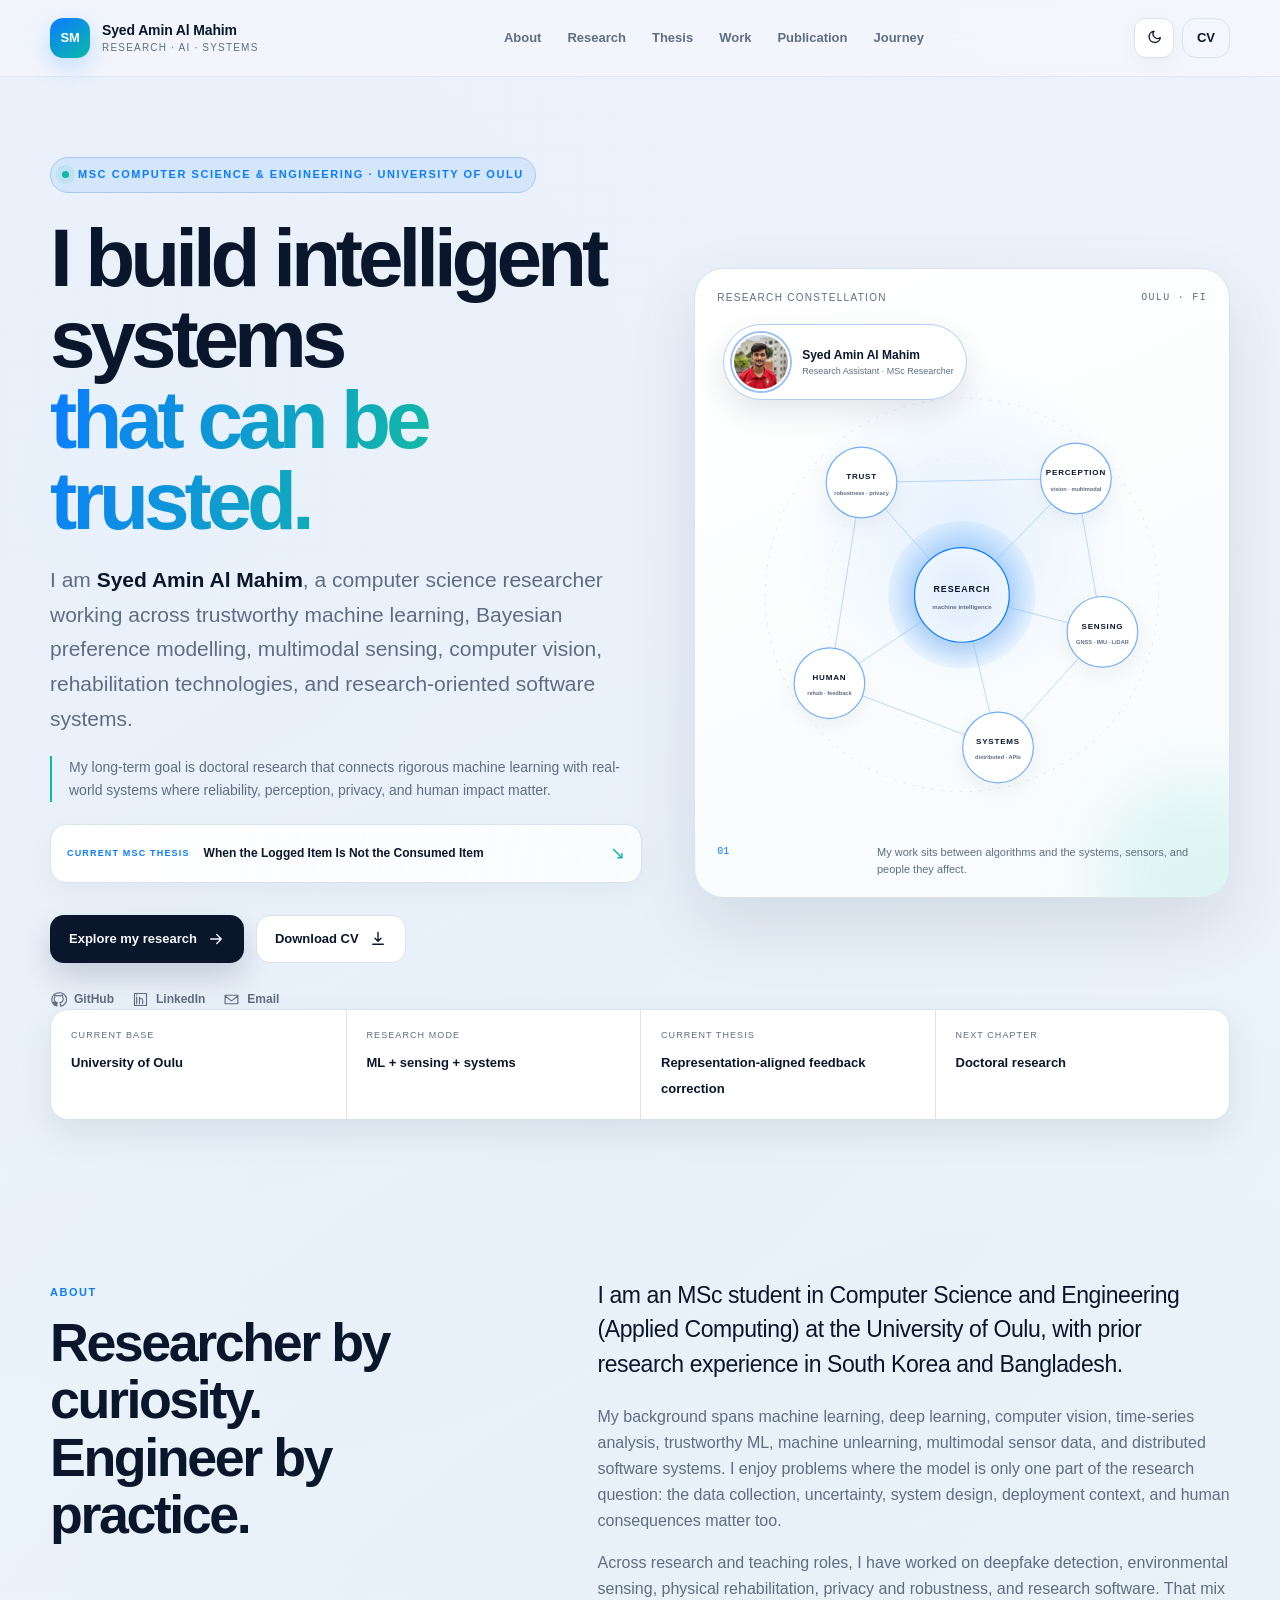
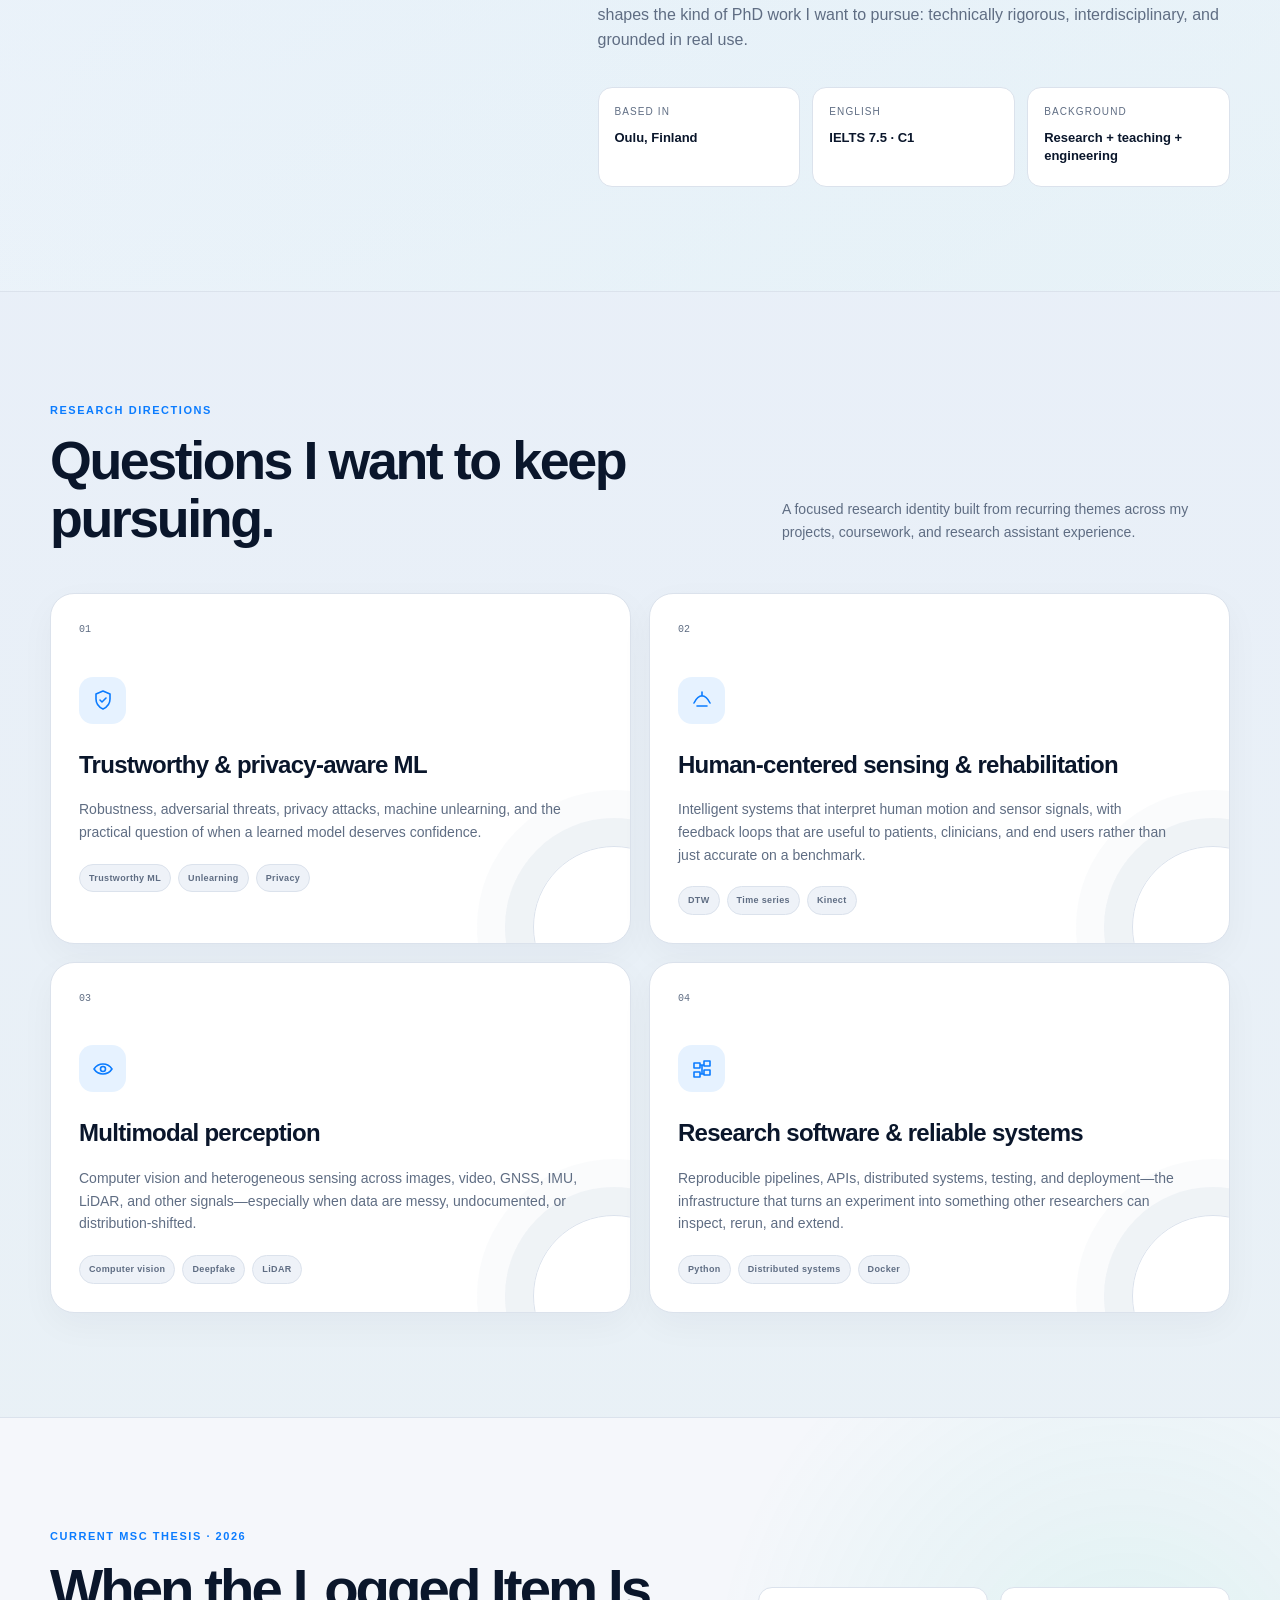
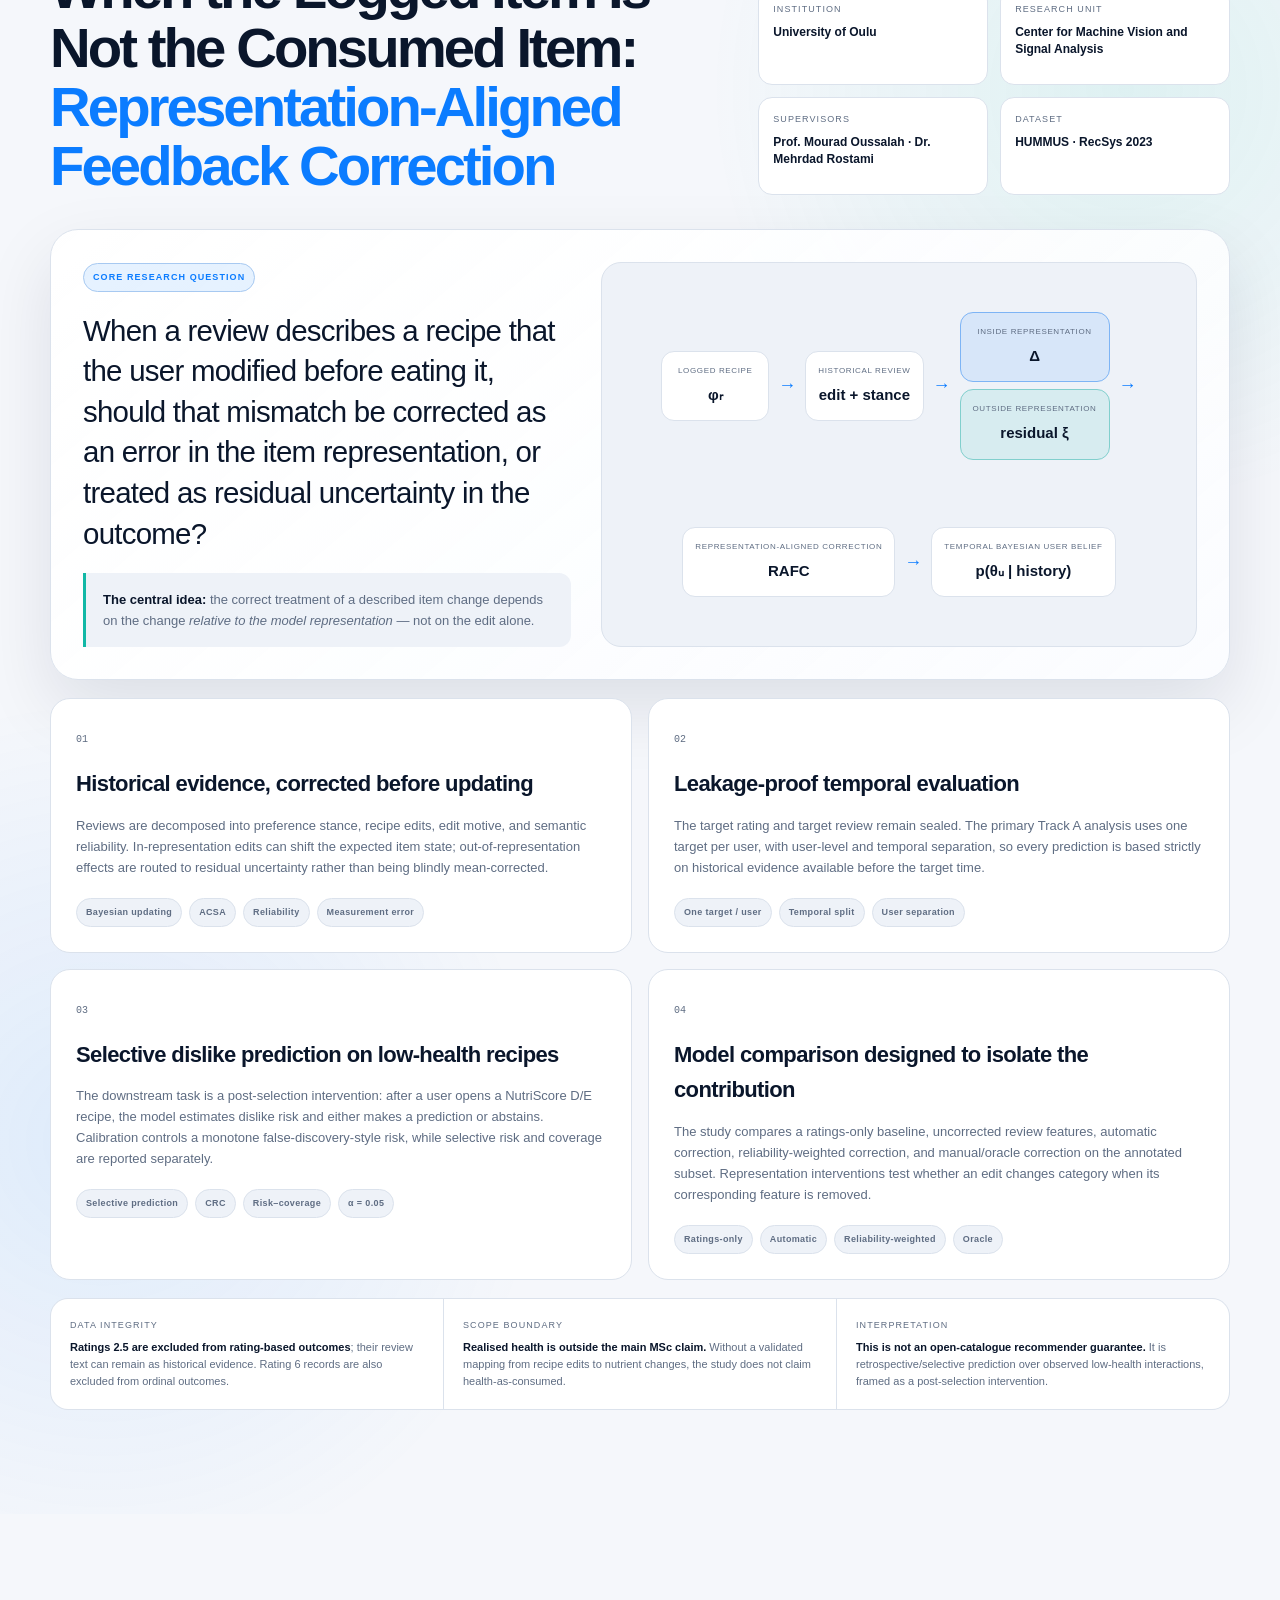
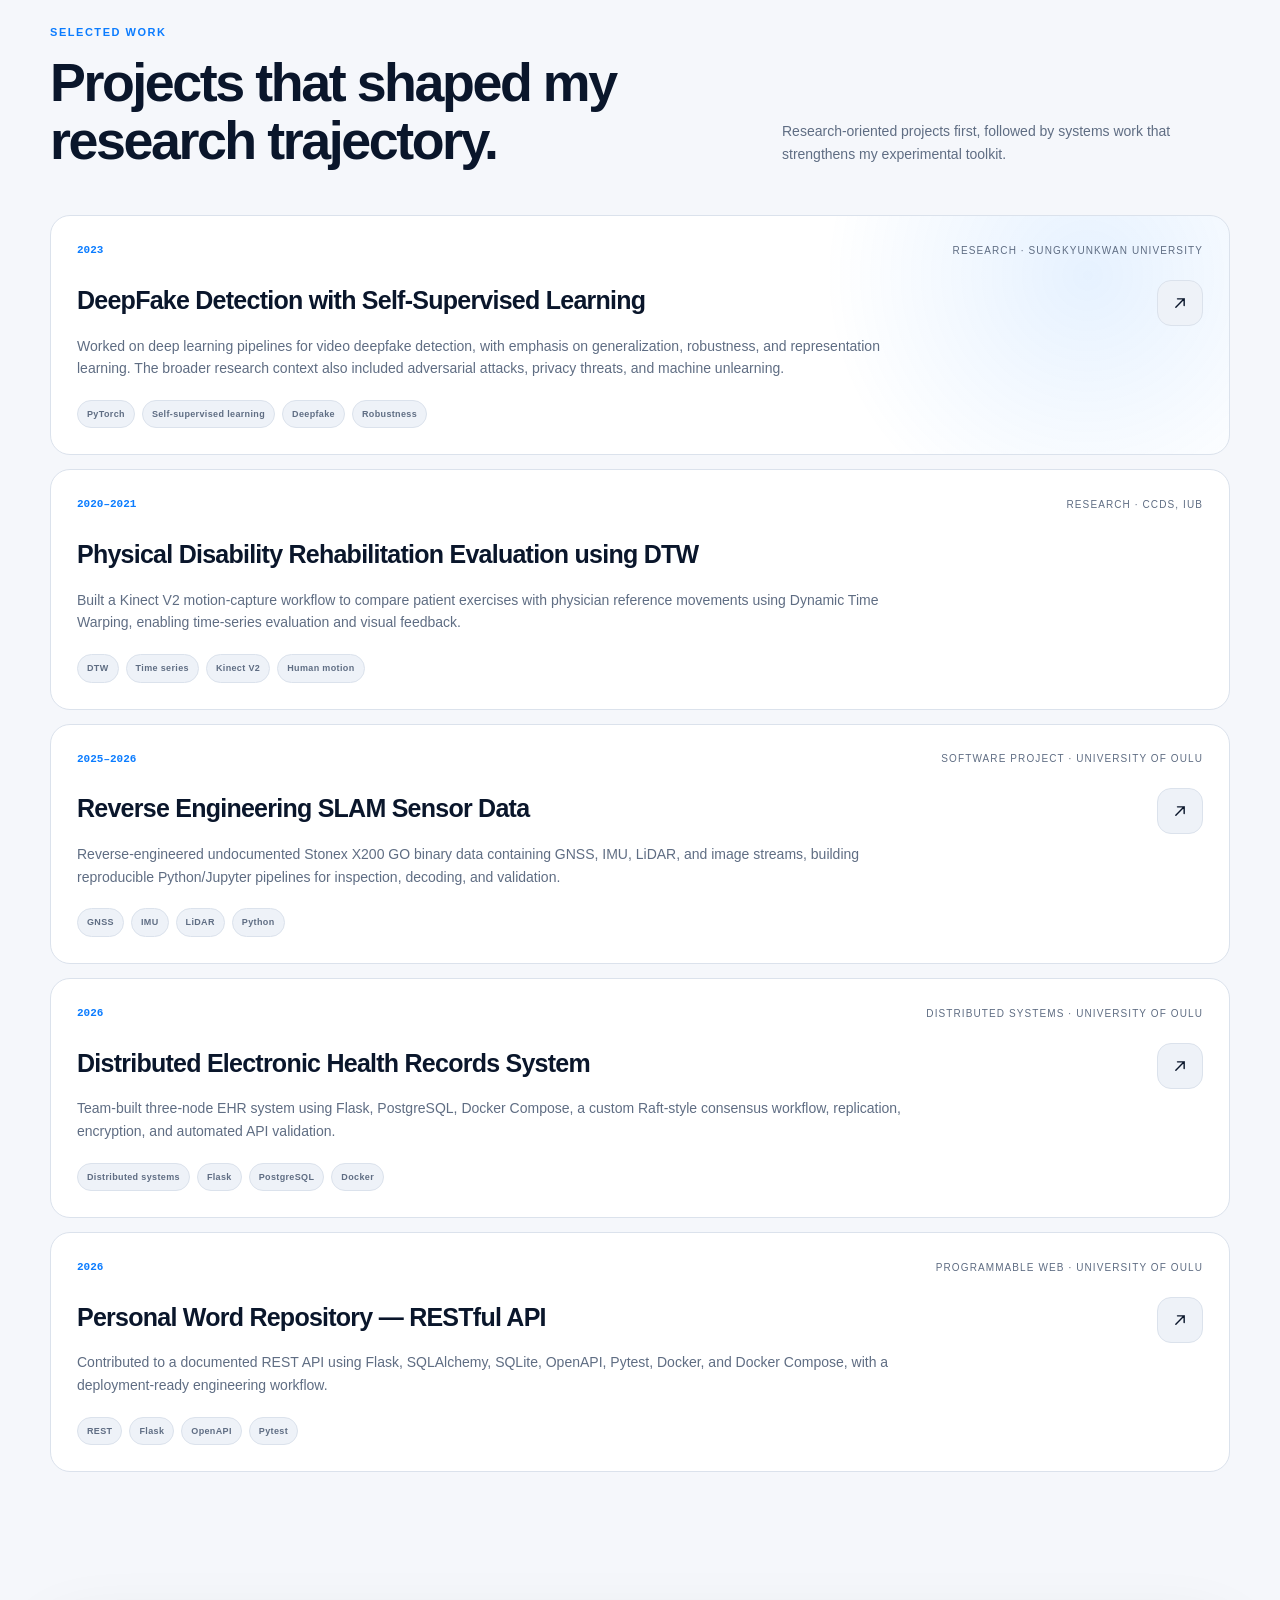
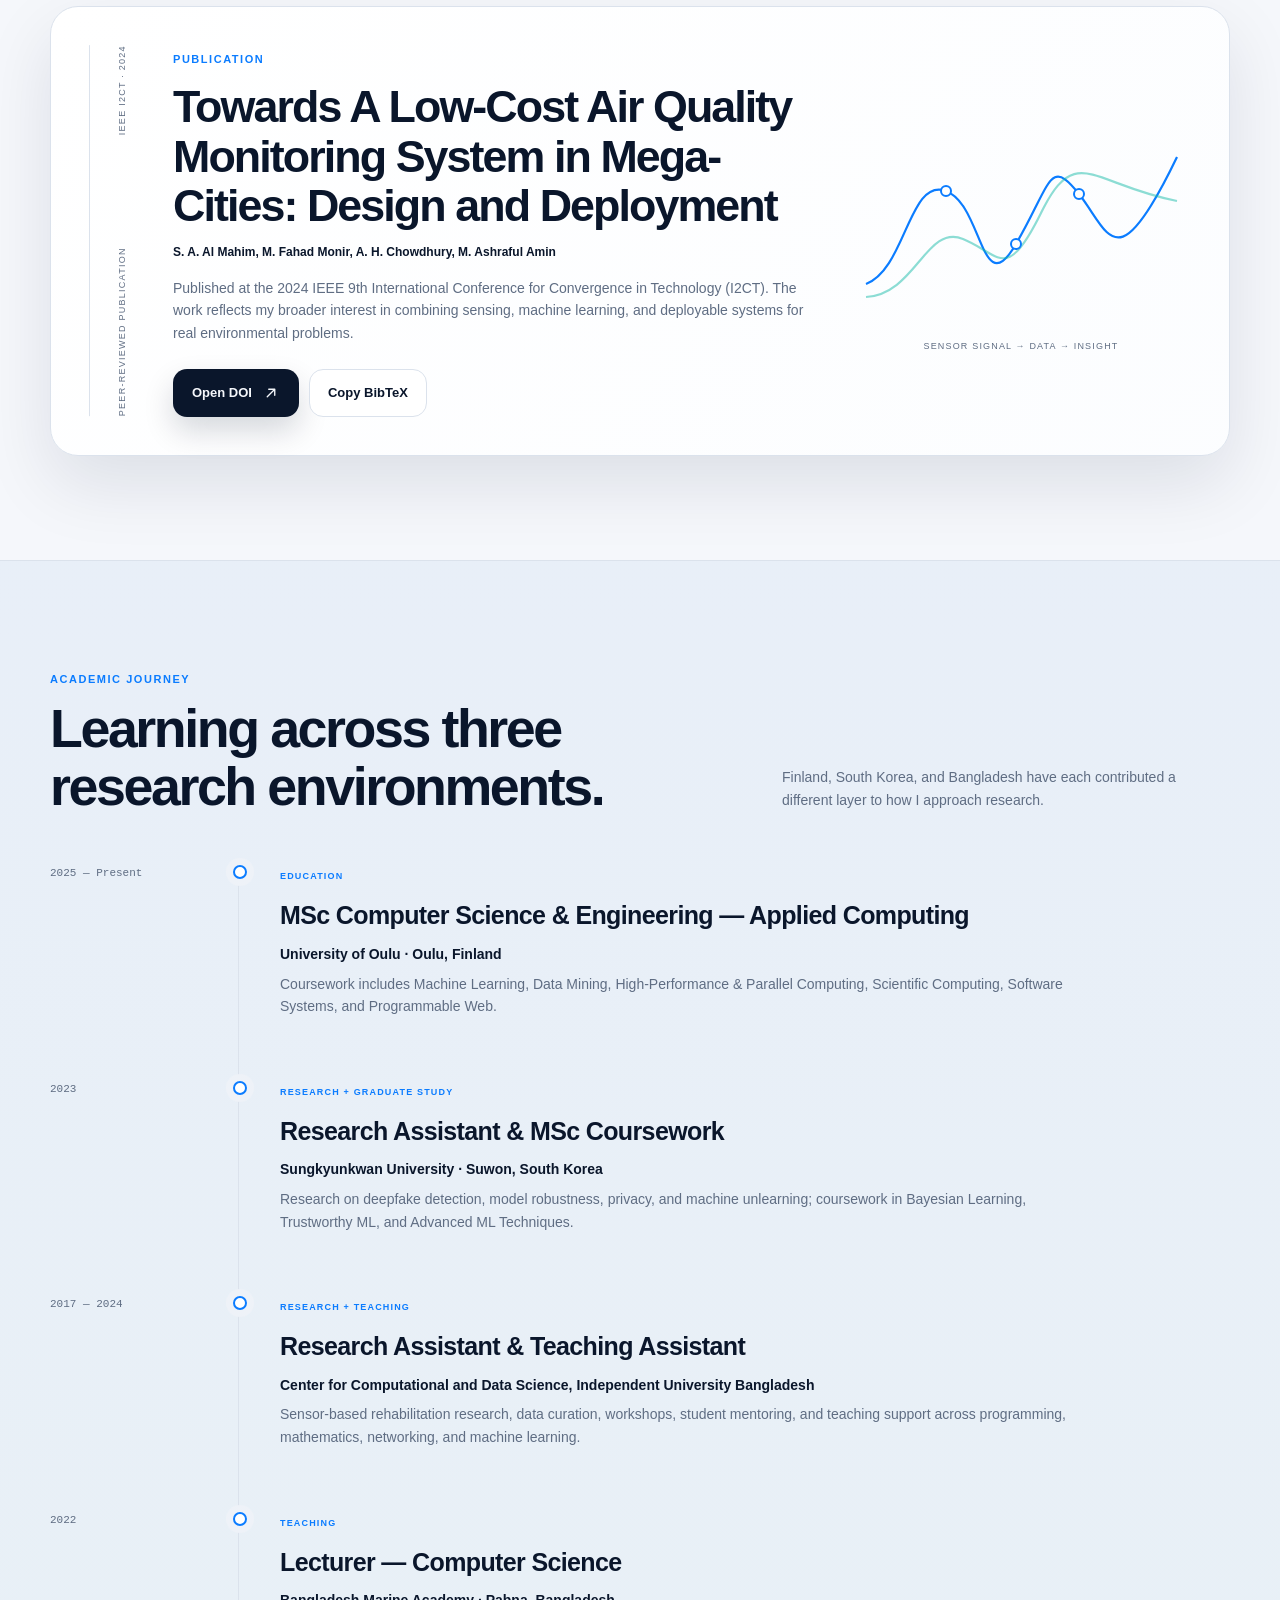
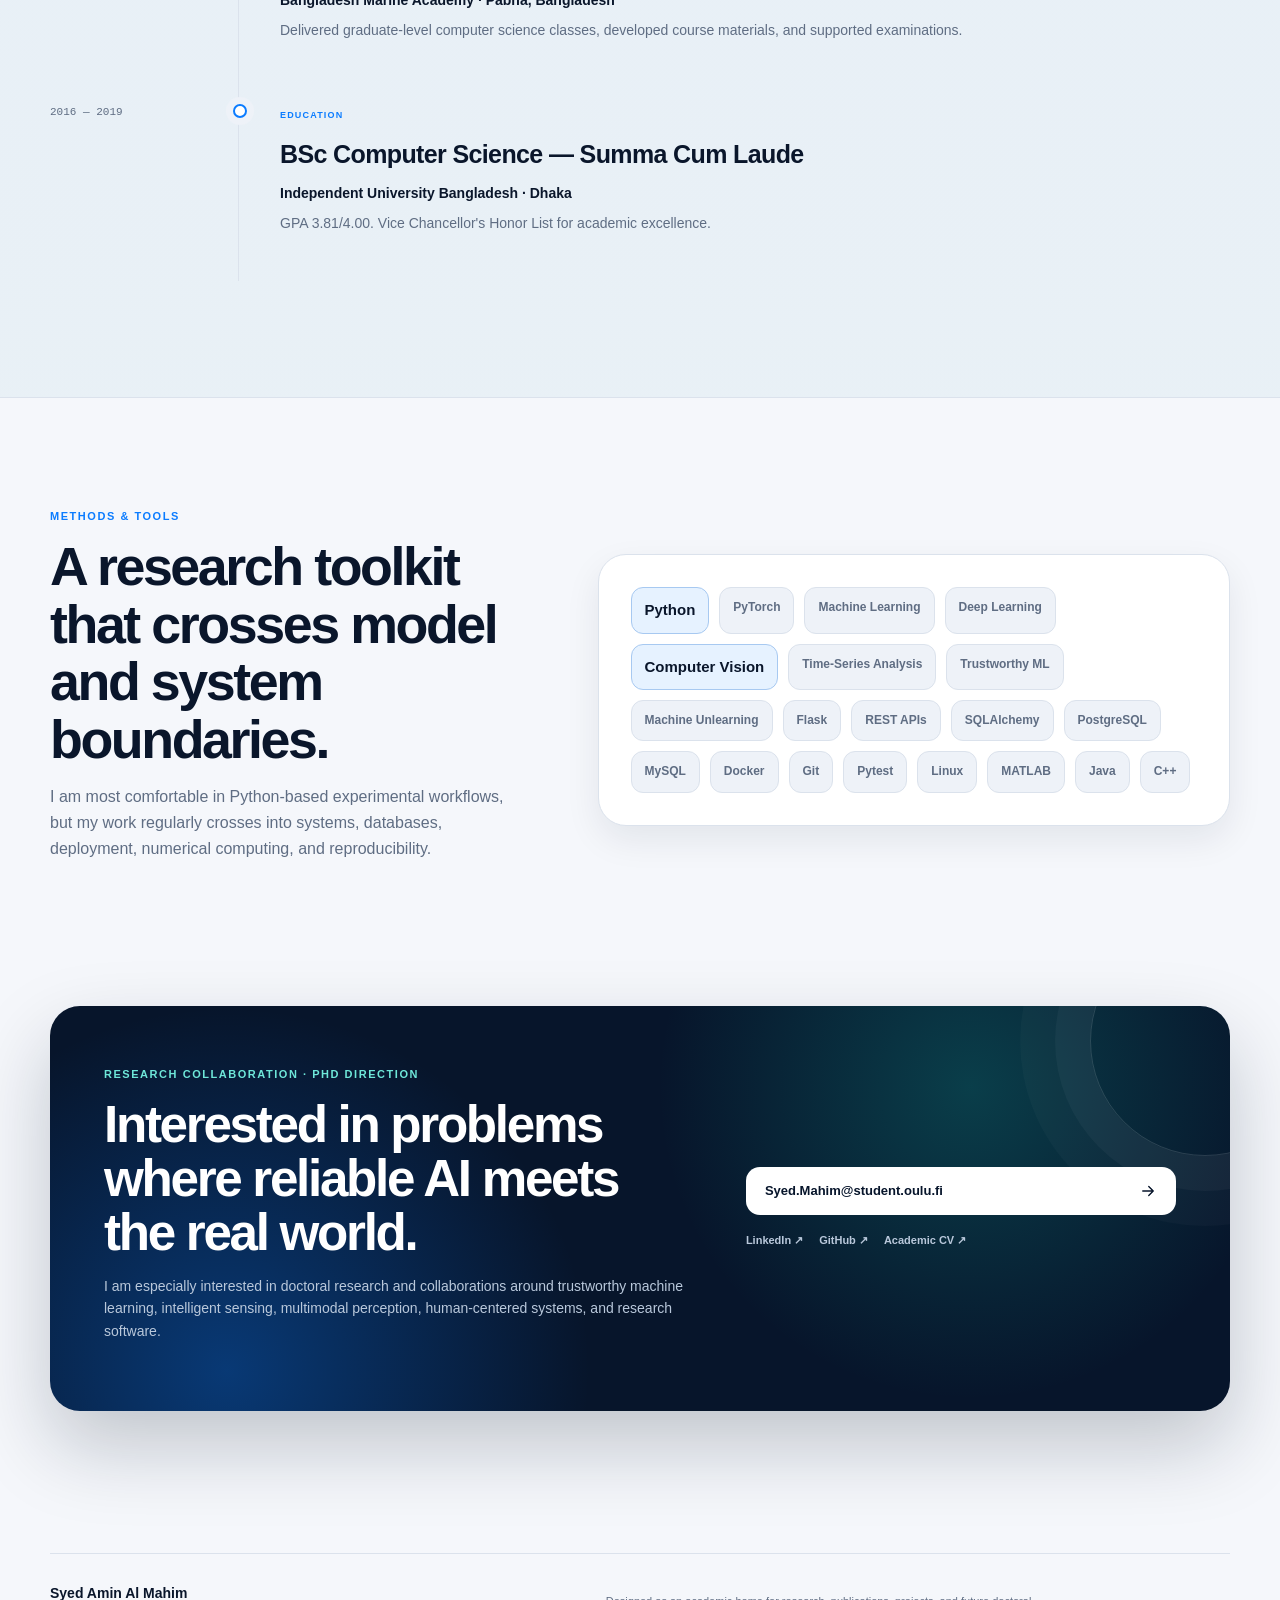
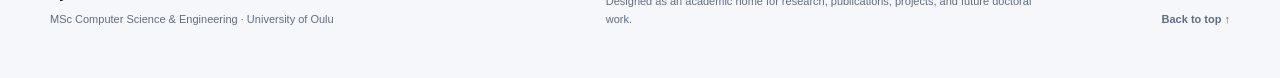
==== commit 068ac7d6: "Make site brand link return to homepage" ====
--- a/index.html
+++ b/index.html
@@ -57,7 +57,7 @@
 
   <header class="site-header" id="top">
     <div class="container nav-wrap">
-      <a class="brand" href="#top" aria-label="Syed Amin Al Mahim home">
+      <a class="brand" href="/" aria-label="Go to homepage" title="Home">
         <span class="brand-mark" aria-hidden="true">SM</span>
         <span class="brand-copy">
           <strong>Syed Amin Al Mahim</strong>
@@ -634,7 +634,7 @@
               <span class="timeline-type">Education</span>
               <h3>MSc Computer Science & Engineering — Applied Computing</h3>
               <p class="timeline-place">University of Oulu · Oulu, Finland</p>
-              <p>Current MSc thesis: <em>When the Logged Item Is Not the Consumed Item: Representation-Aligned Feedback Correction</em>. Coursework includes Machine Learning, Data Mining, High-Performance & Parallel Computing, Scientific Computing, Software Systems, and Programmable Web.</p>
+              <p>Coursework includes Machine Learning, Data Mining, High-Performance & Parallel Computing, Scientific Computing, Software Systems, and Programmable Web.</p>
             </div>
           </article>
 
@@ -754,7 +754,7 @@
         <strong>Syed Amin Al Mahim</strong>
         <p>MSc Computer Science & Engineering · University of Oulu</p>
       </div>
-      <p class="footer-note">Academic home for current thesis research, publications, projects, teaching, and future doctoral work.</p>
+      <p class="footer-note">Designed as an academic home for research, publications, projects, and future doctoral work.</p>
       <a href="#top">Back to top ↑</a>
     </div>
   </footer>
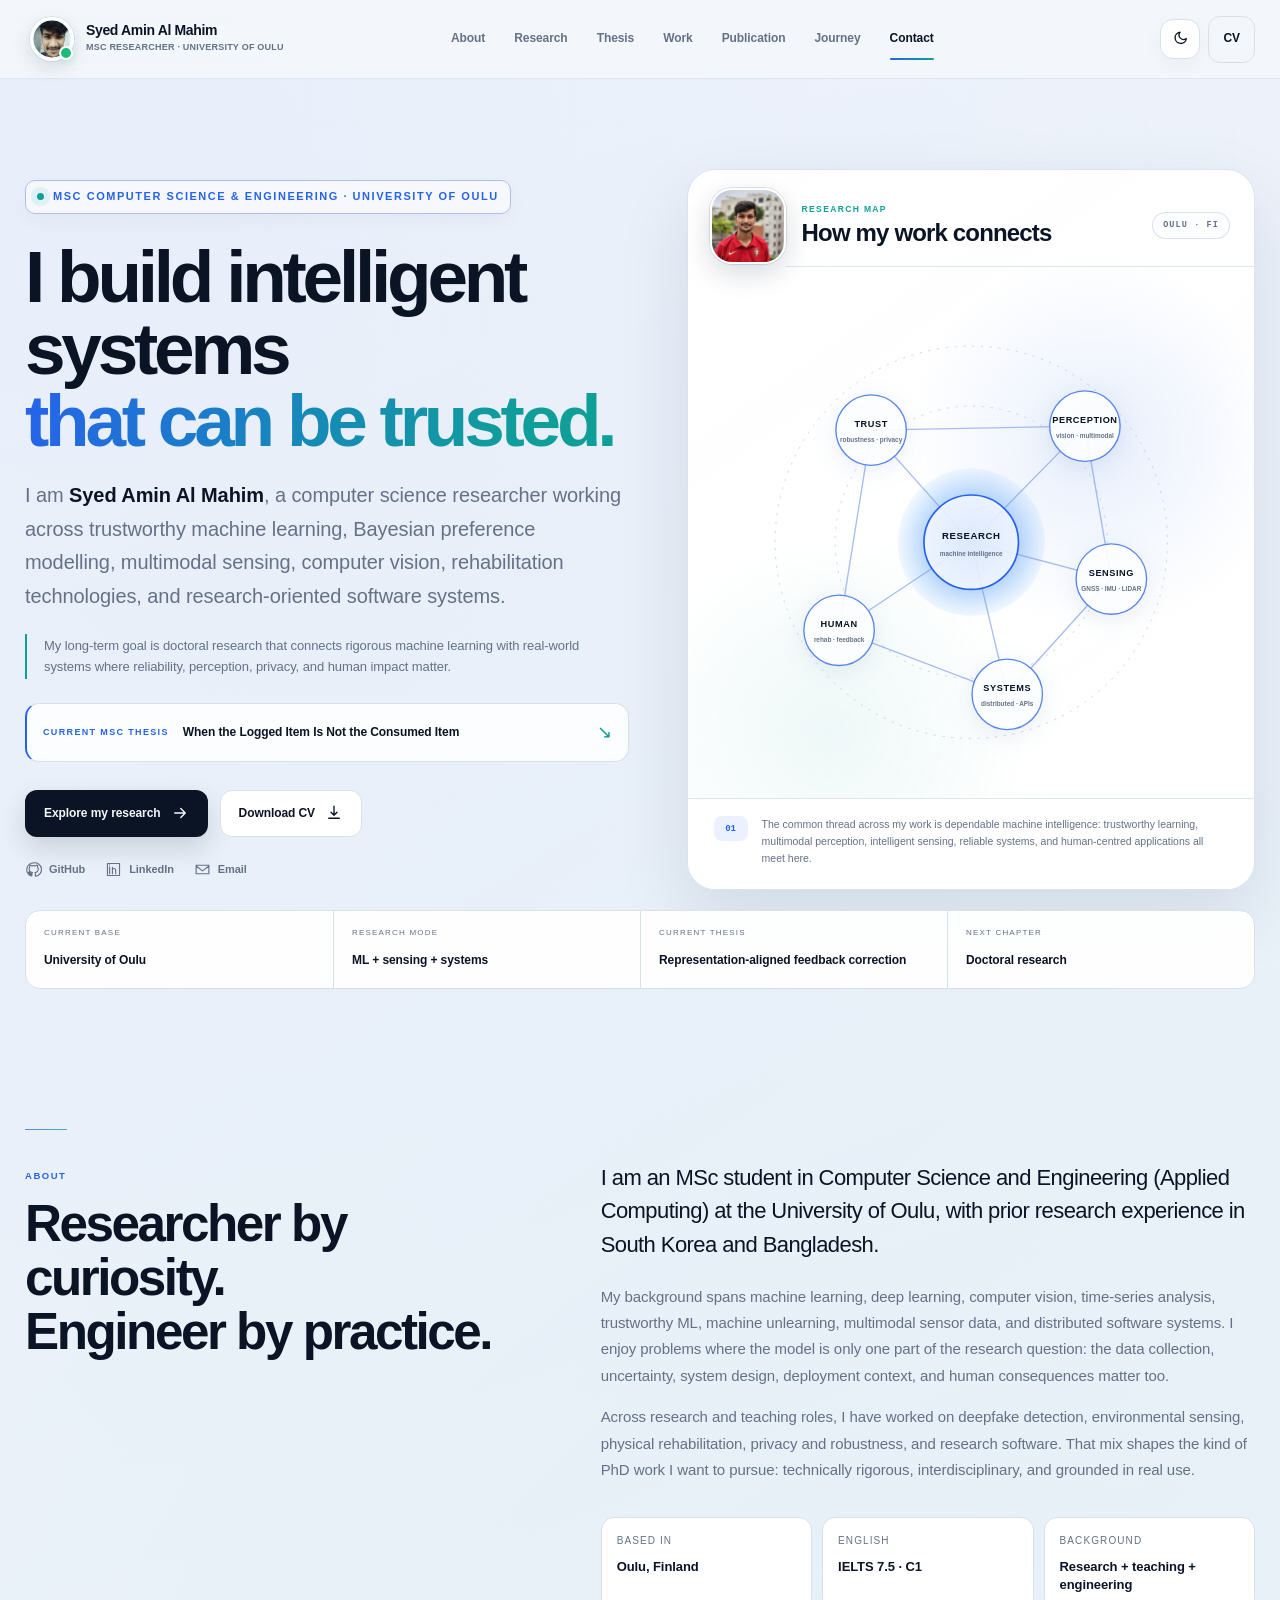
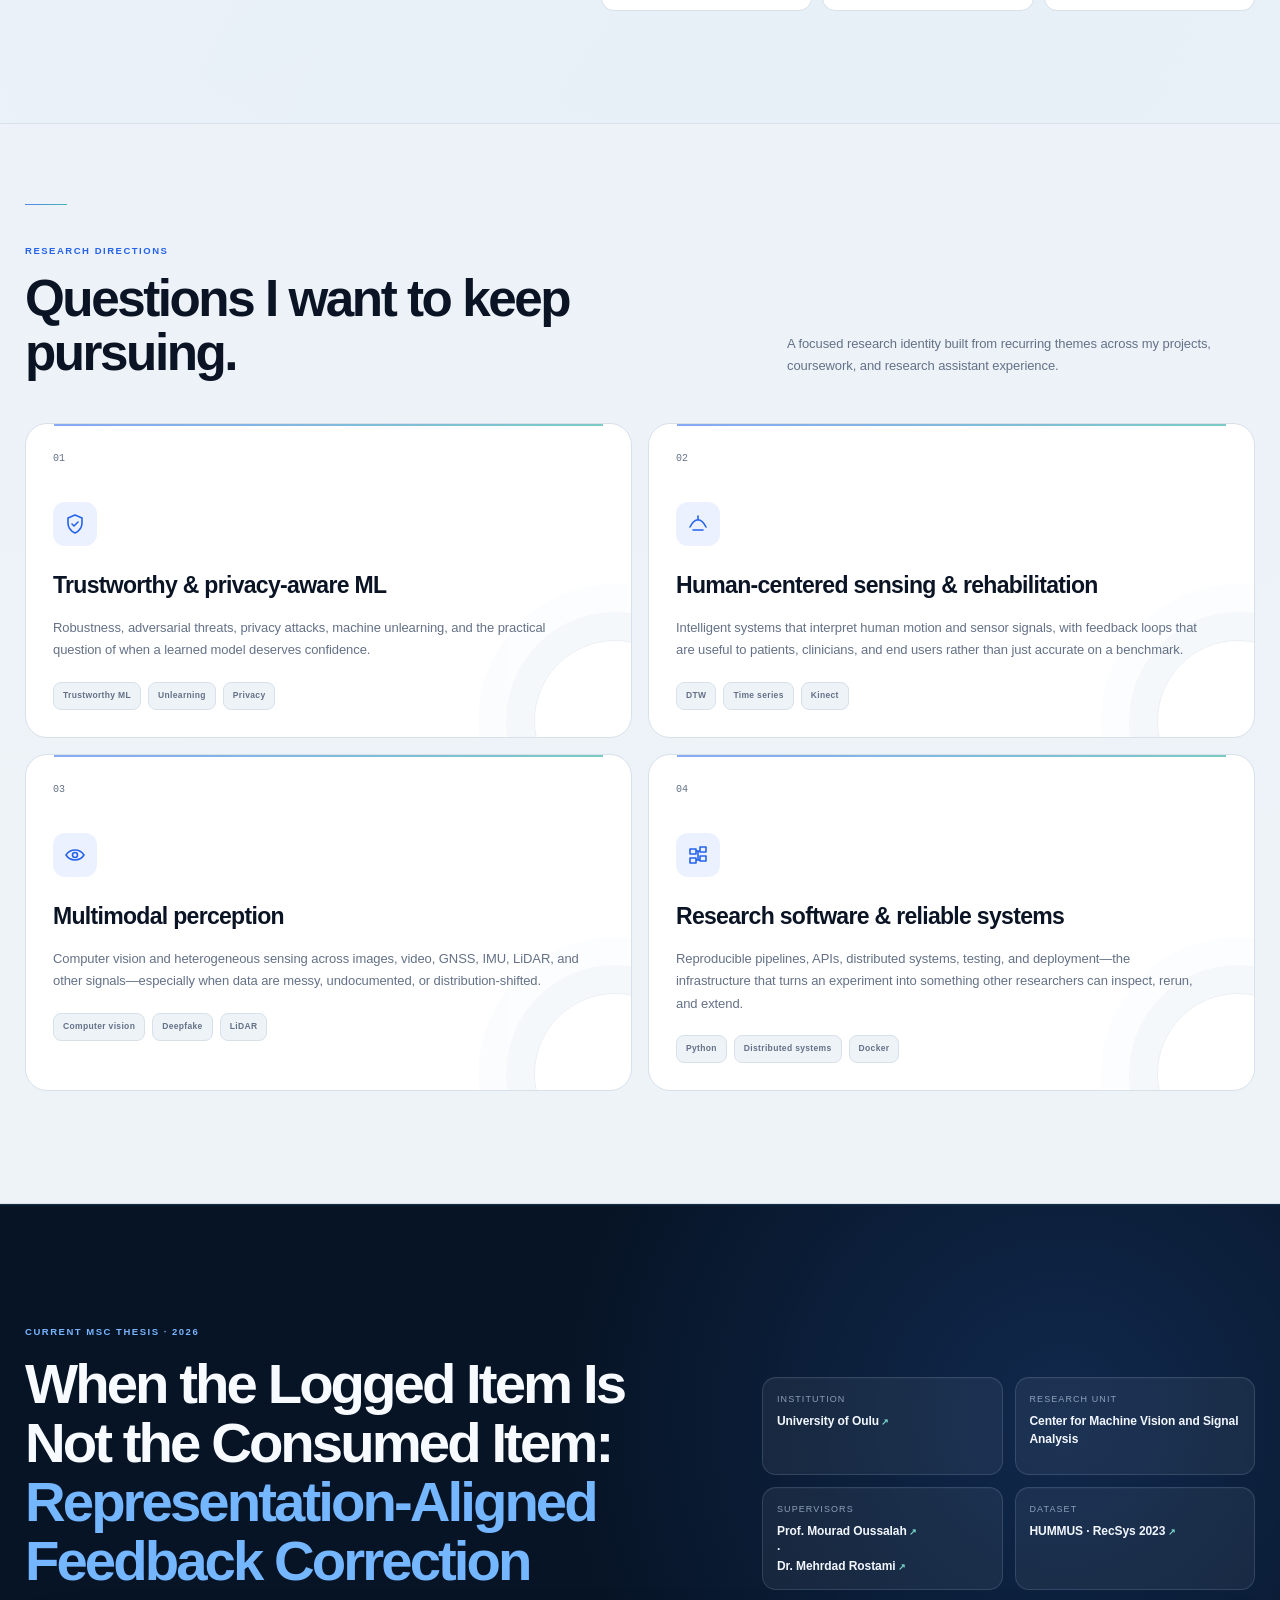
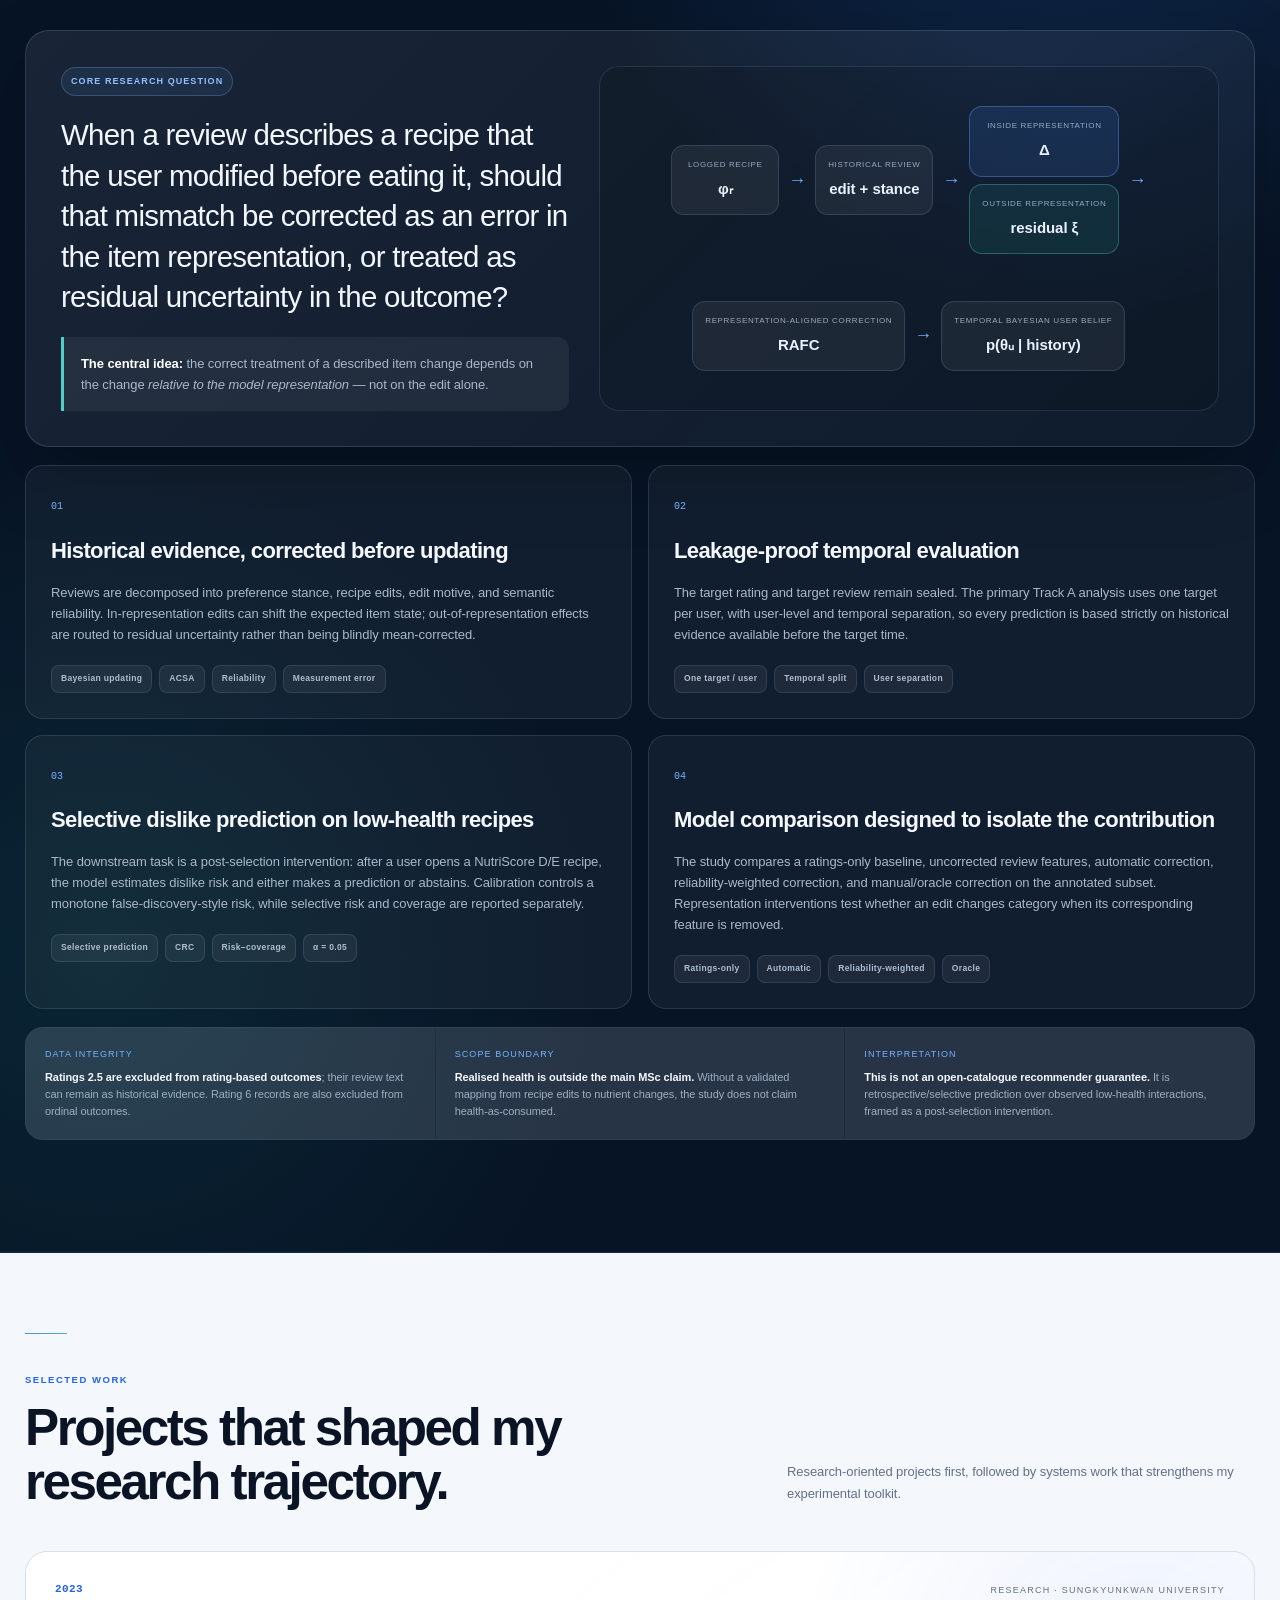
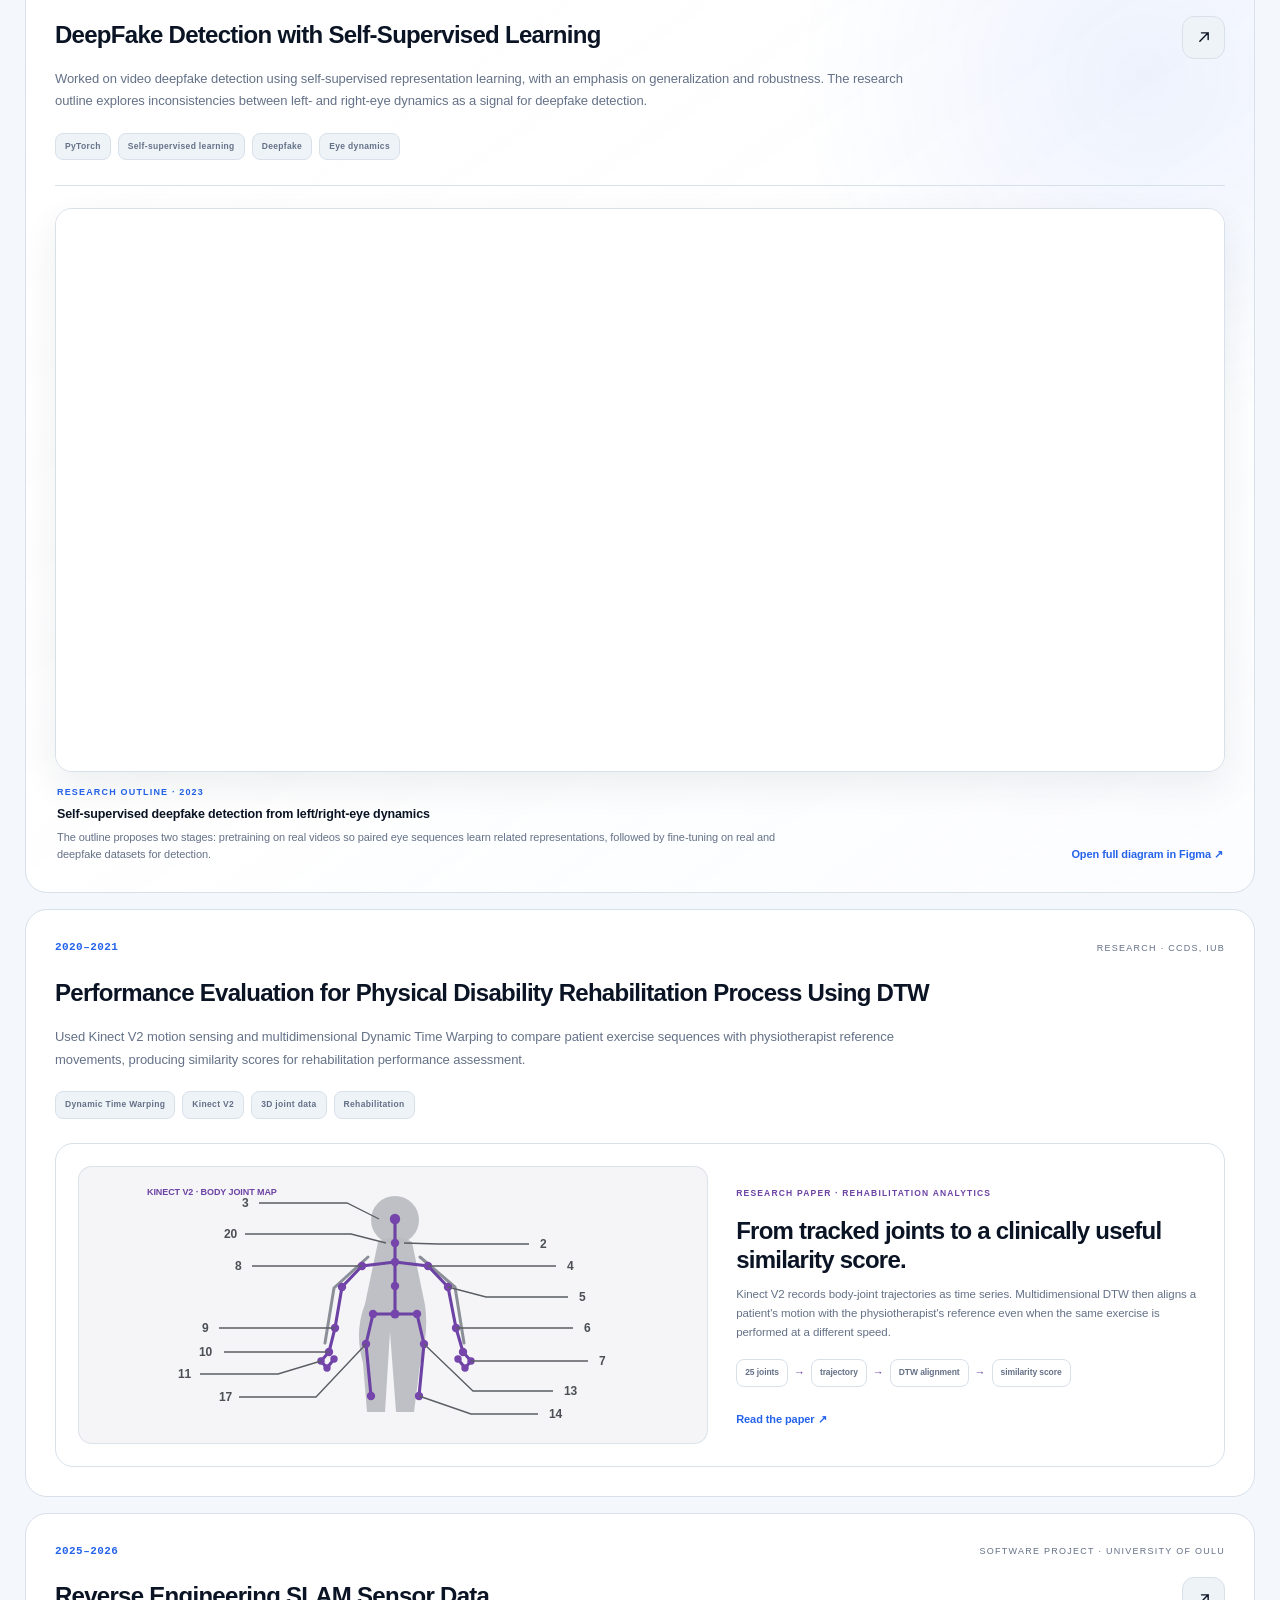
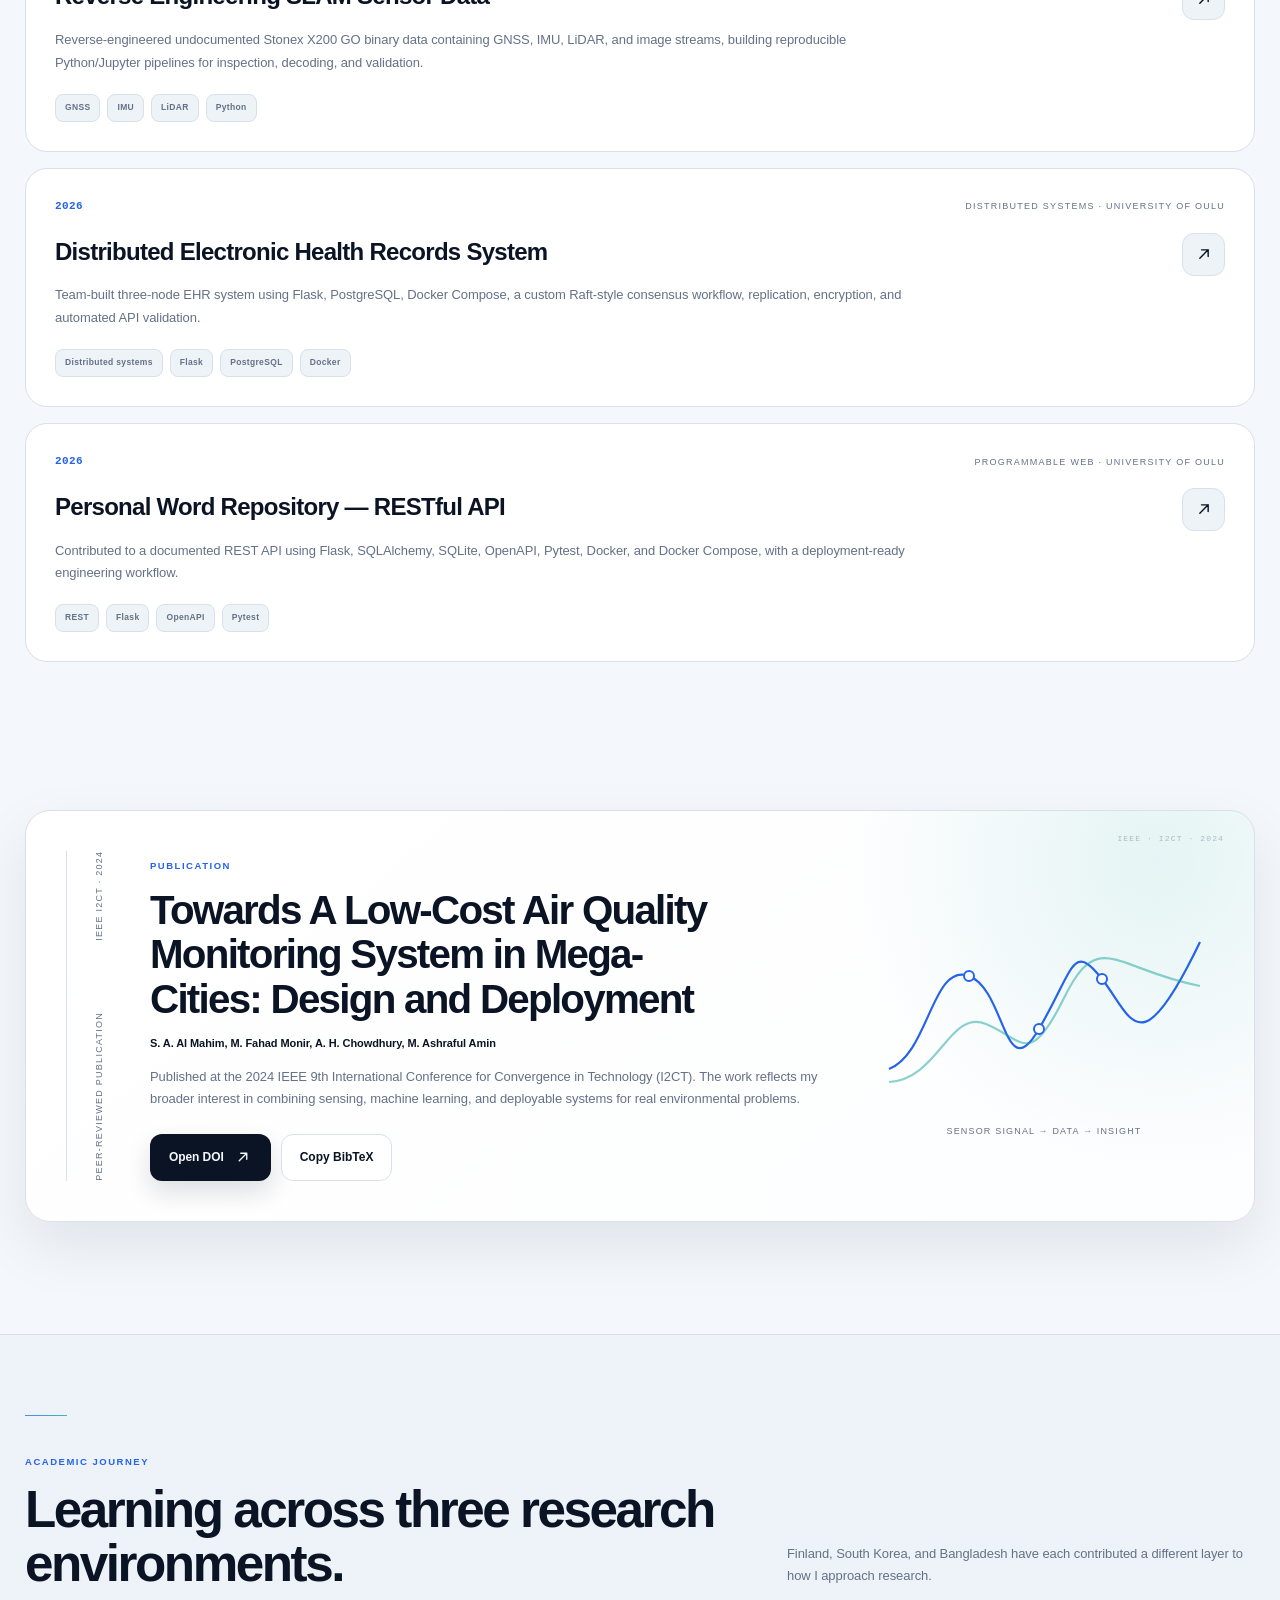
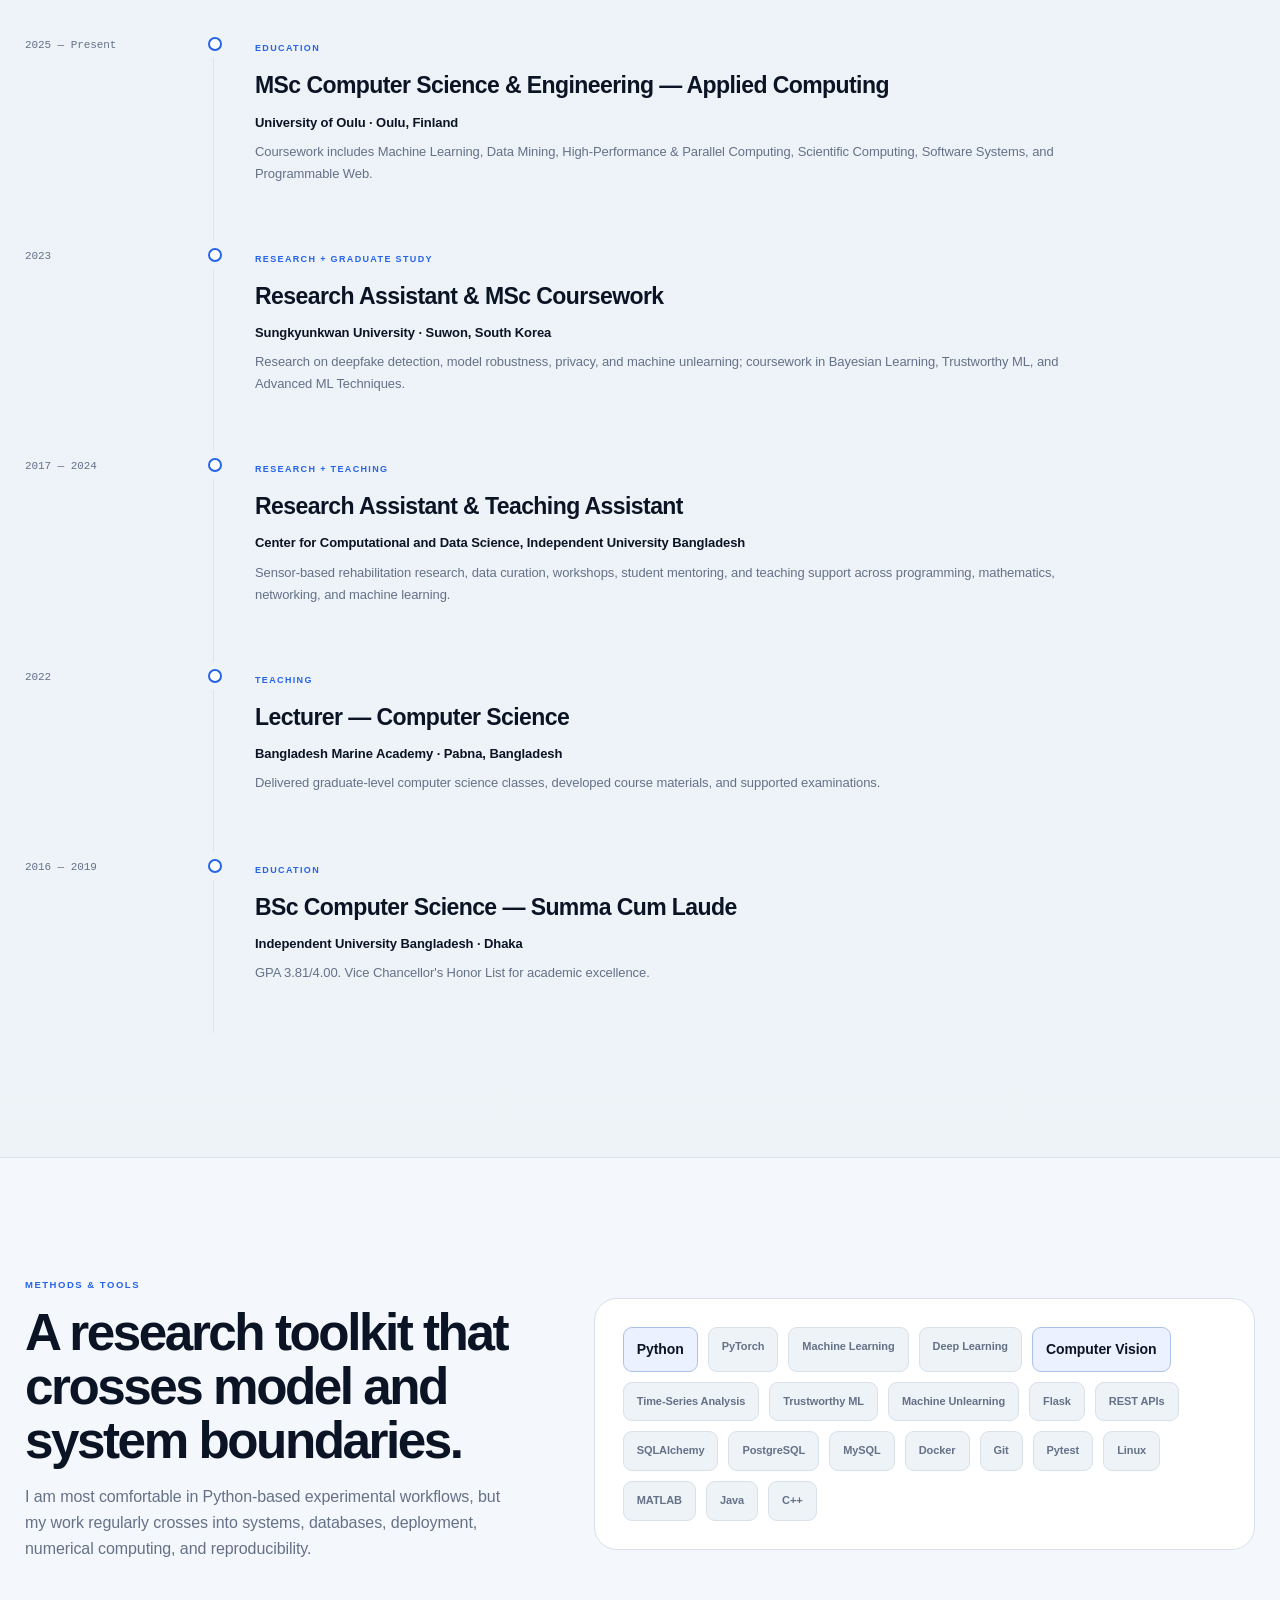
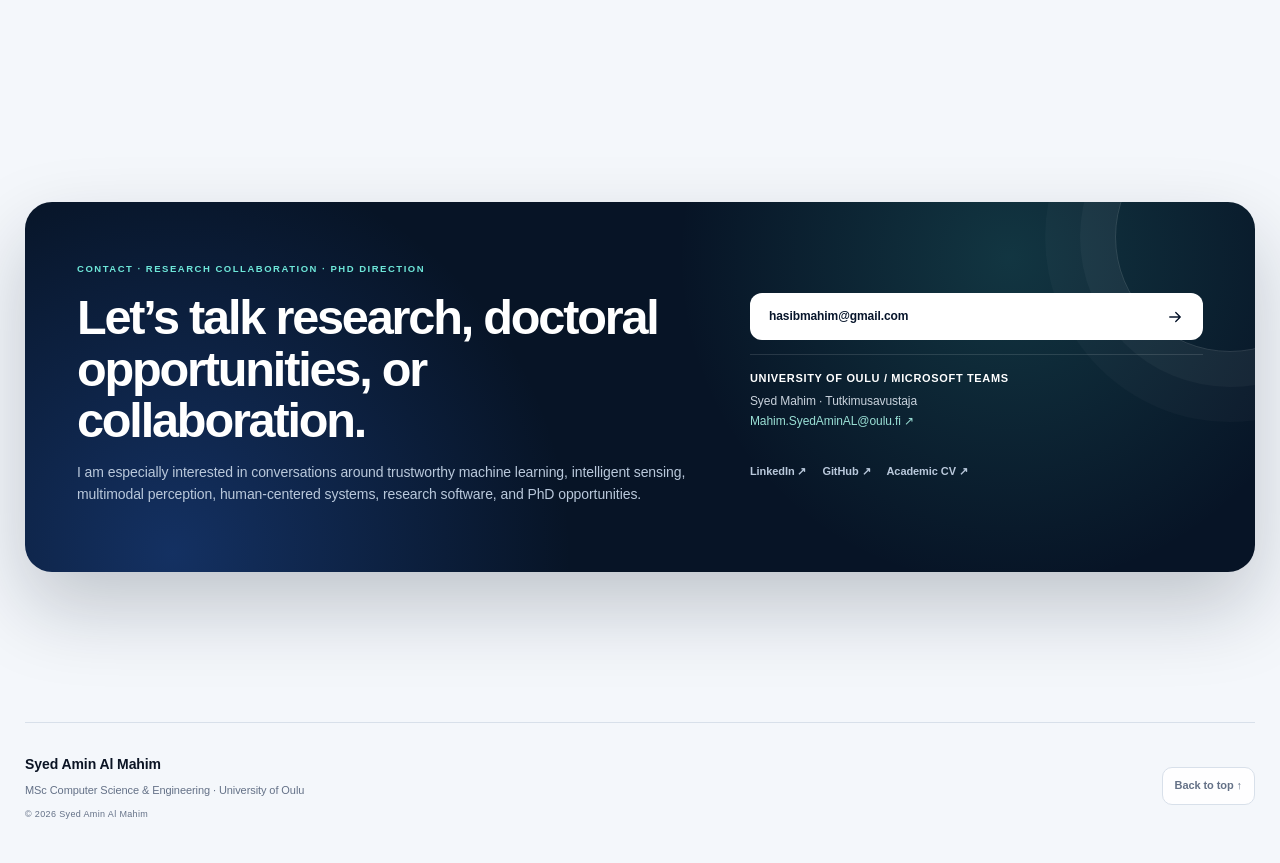
==== commit d8e6c7bc: "Add visible contact navigation and updated contact details" ====
--- a/index.html
+++ b/index.html
@@ -25,7 +25,7 @@
       "https://www.linkedin.com/in/syed-amin-al-mahim/",
       "https://github.com/hasibmahim"
     ],
-    "email": "mailto:Syed.Mahim@student.oulu.fi",
+    "email": "mailto:hasibmahim@gmail.com",
     "jobTitle": "Research Assistant and MSc Computer Science & Engineering Student",
     "image": "assets/profile-mahim.jpg",
     "affiliation": {
@@ -72,6 +72,7 @@
         <a href="#work">Work</a>
         <a href="#publication">Publication</a>
         <a href="#journey">Journey</a>
+        <a href="#contact">Contact</a>
       </nav>
 
       <div class="nav-actions">
@@ -147,7 +148,7 @@
               <svg viewBox="0 0 24 24" aria-hidden="true"><path d="M6.5 8.5V18M6.5 5.5v.1M10.5 18v-5.3c0-2.7 4.5-3.1 4.5.2V18M10.5 9v9M3.5 3.5h17v17h-17z"/></svg>
               LinkedIn
             </a>
-            <a href="mailto:Syed.Mahim@student.oulu.fi">
+            <a href="mailto:hasibmahim@gmail.com">
               <svg viewBox="0 0 24 24" aria-hidden="true"><path d="M3 6h18v12H3zM3 7l9 7 9-7"/></svg>
               Email
             </a>
@@ -725,18 +726,23 @@
         <div class="contact-card reveal">
           <div class="contact-glow" aria-hidden="true"></div>
           <div>
-            <span class="kicker kicker-light">Research collaboration · PhD direction</span>
-            <h2>Interested in problems where reliable AI meets the real world.</h2>
-            <p>
-              I am especially interested in doctoral research and collaborations around trustworthy machine learning,
-              intelligent sensing, multimodal perception, human-centered systems, and research software.
+            <span class="kicker kicker-light">Contact · Research collaboration · PhD direction</span>
+            <h2>Let’s talk research, doctoral opportunities, or collaboration.</h2>
+            <p>
+              I am especially interested in conversations around trustworthy machine learning, intelligent sensing,
+              multimodal perception, human-centered systems, research software, and PhD opportunities.
             </p>
           </div>
           <div class="contact-actions">
-            <a class="button button-inverse" href="mailto:Syed.Mahim@student.oulu.fi">
-              Syed.Mahim@student.oulu.fi
+            <a class="button button-inverse" href="mailto:hasibmahim@gmail.com">
+              hasibmahim@gmail.com
               <svg viewBox="0 0 24 24" aria-hidden="true"><path d="M5 12h14M13 6l6 6-6 6"/></svg>
             </a>
+            <div style="margin-top:14px; padding:14px 0; border-top:1px solid rgba(255,255,255,.12); color:rgba(238,245,255,.84); font-size:12px; line-height:1.65;">
+              <strong style="display:block; color:#fff; font-size:11px; letter-spacing:.06em; text-transform:uppercase; margin-bottom:5px;">University of Oulu / Microsoft Teams</strong>
+              <span style="display:block;">Syed Mahim · Tutkimusavustaja</span>
+              <a href="mailto:Mahim.SyedAminAL@oulu.fi" style="color:#9adfd5; text-decoration:none;">Mahim.SyedAminAL@oulu.fi ↗</a>
+            </div>
             <div class="contact-links">
               <a href="https://www.linkedin.com/in/syed-amin-al-mahim/" target="_blank" rel="noopener">LinkedIn ↗</a>
               <a href="https://github.com/hasibmahim" target="_blank" rel="noopener">GitHub ↗</a>
